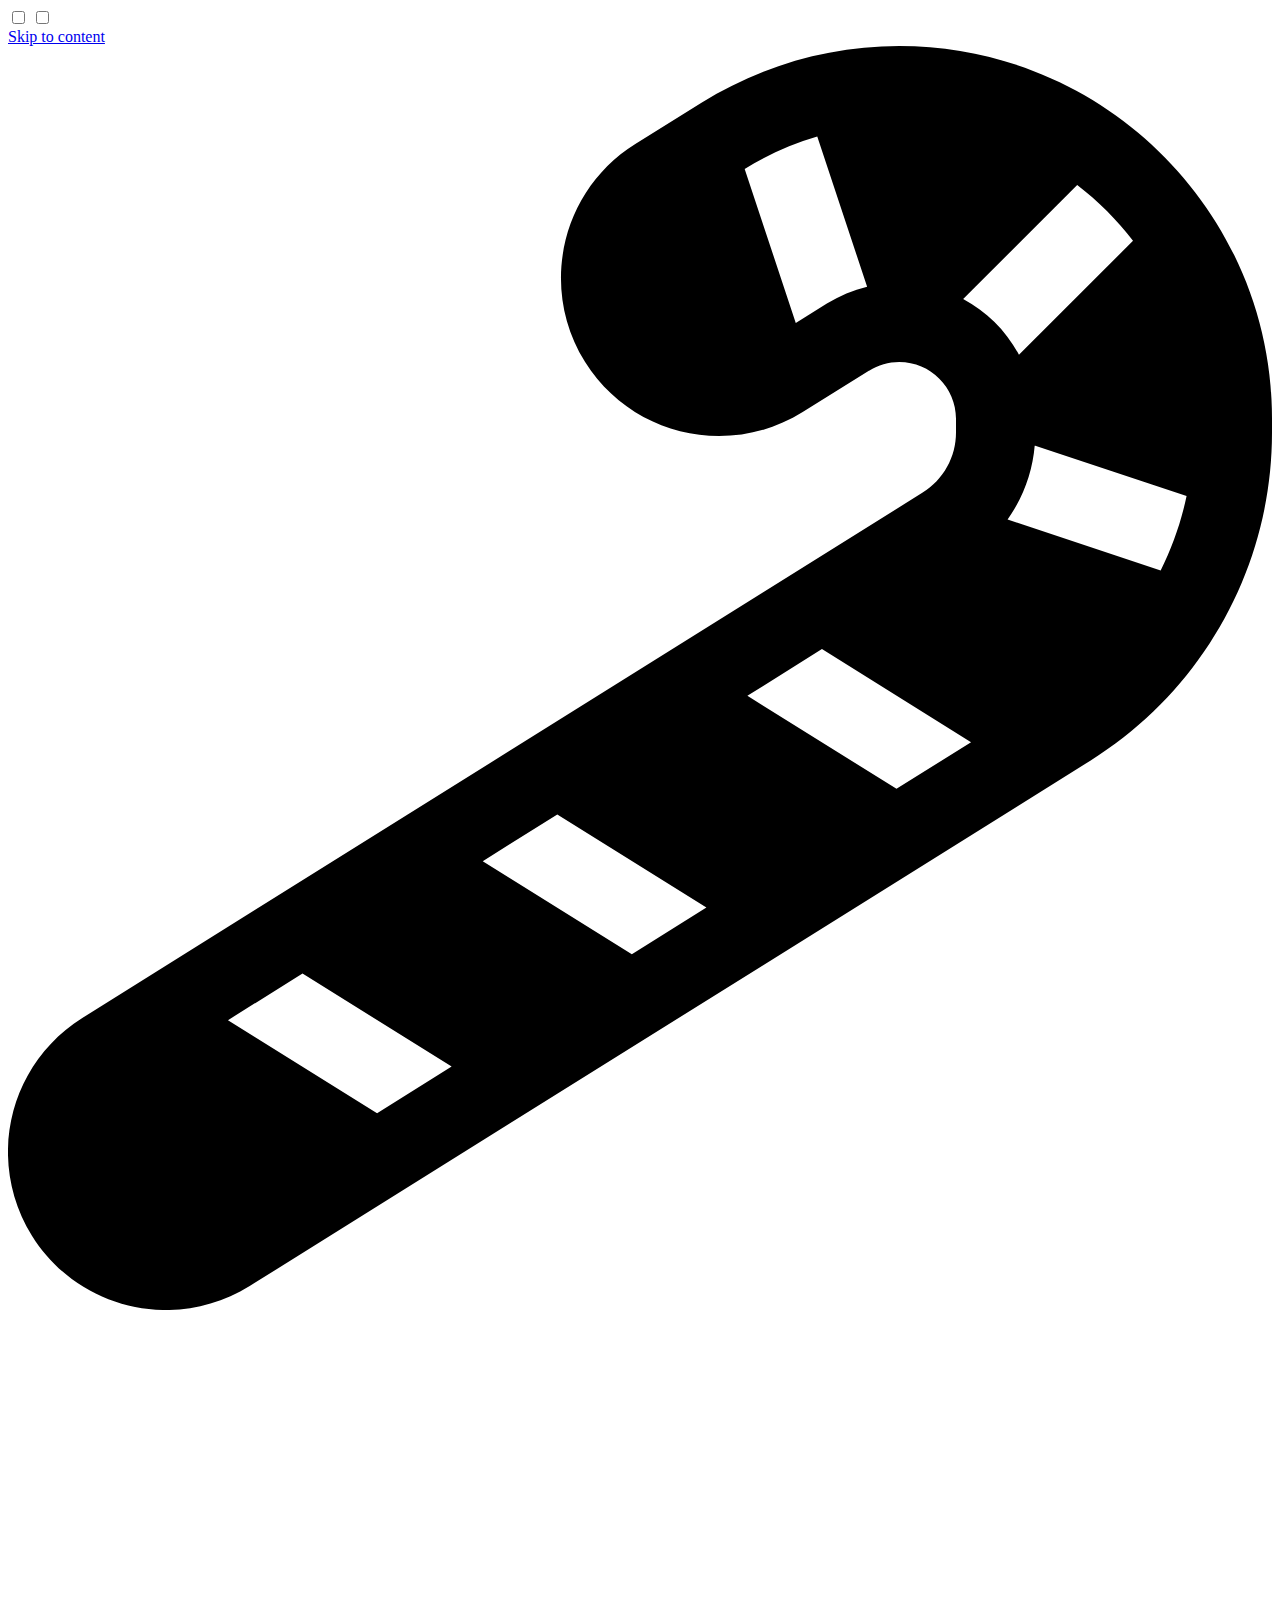
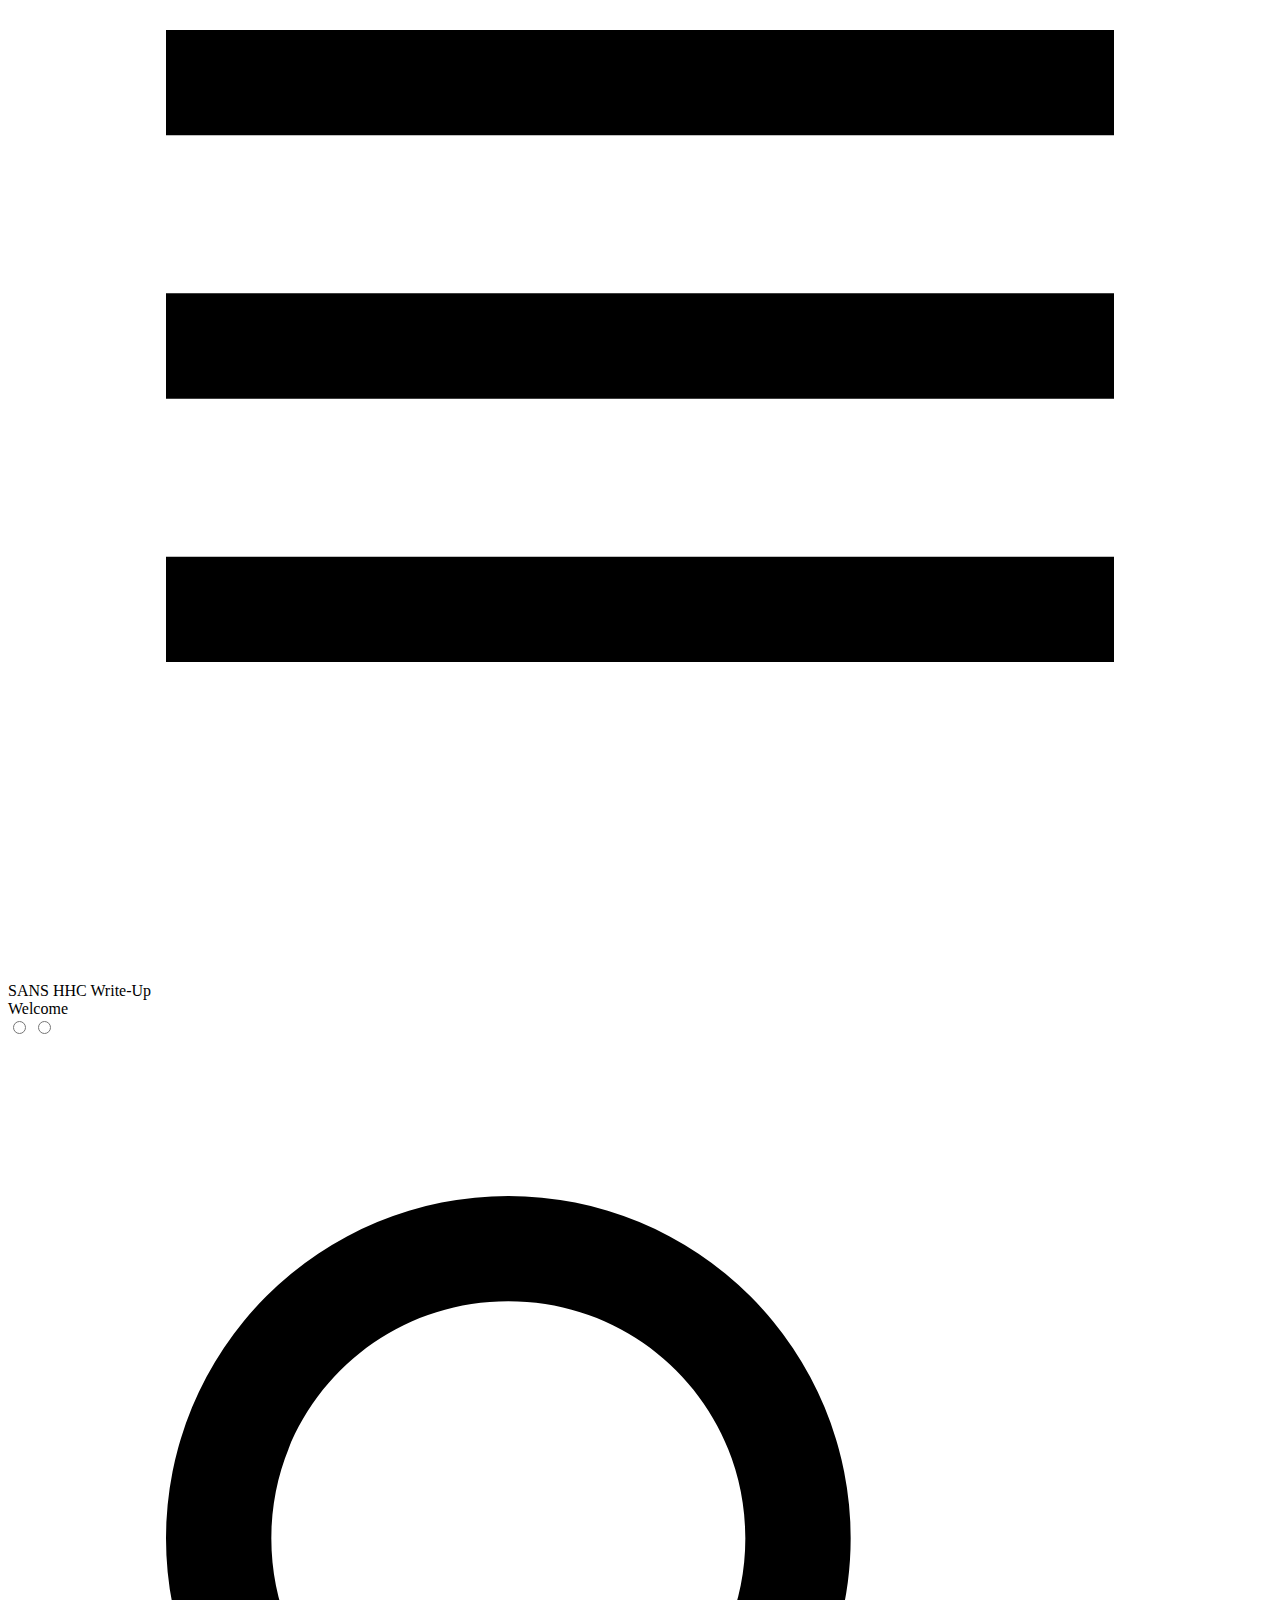
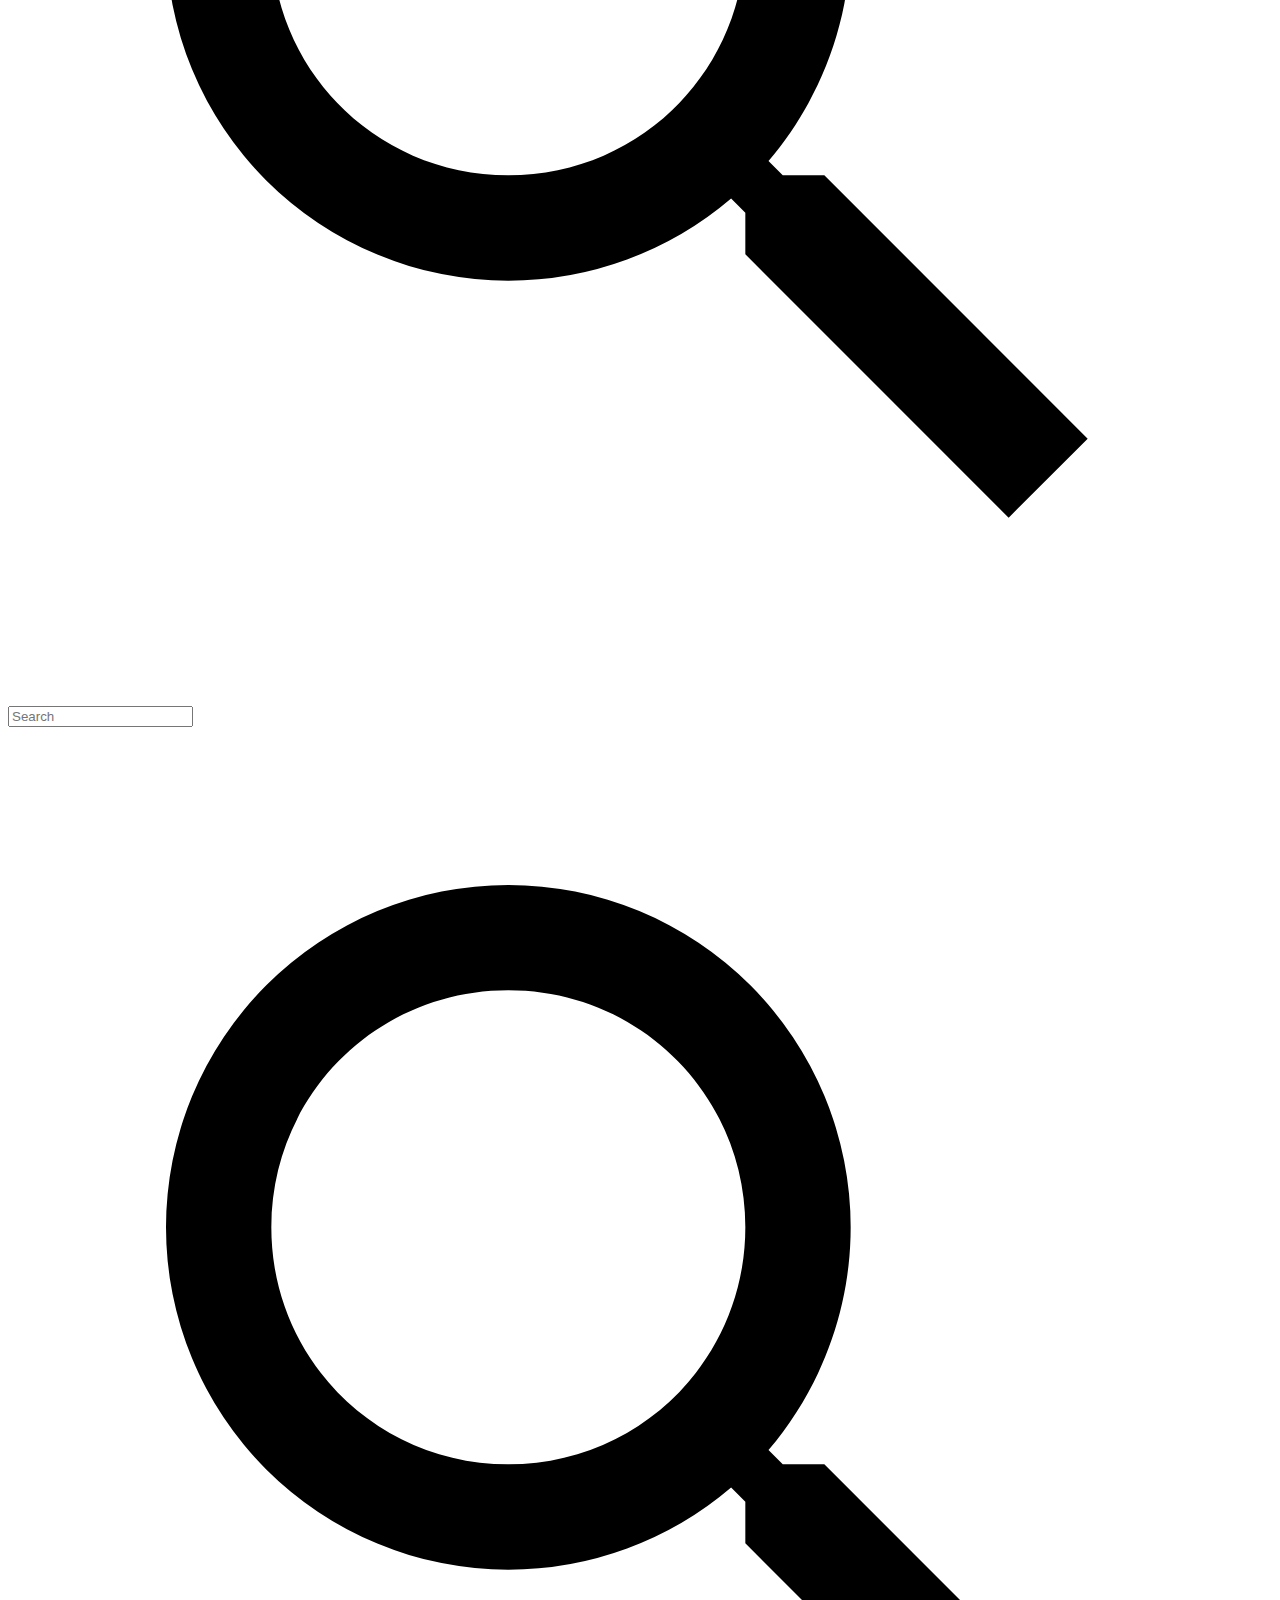
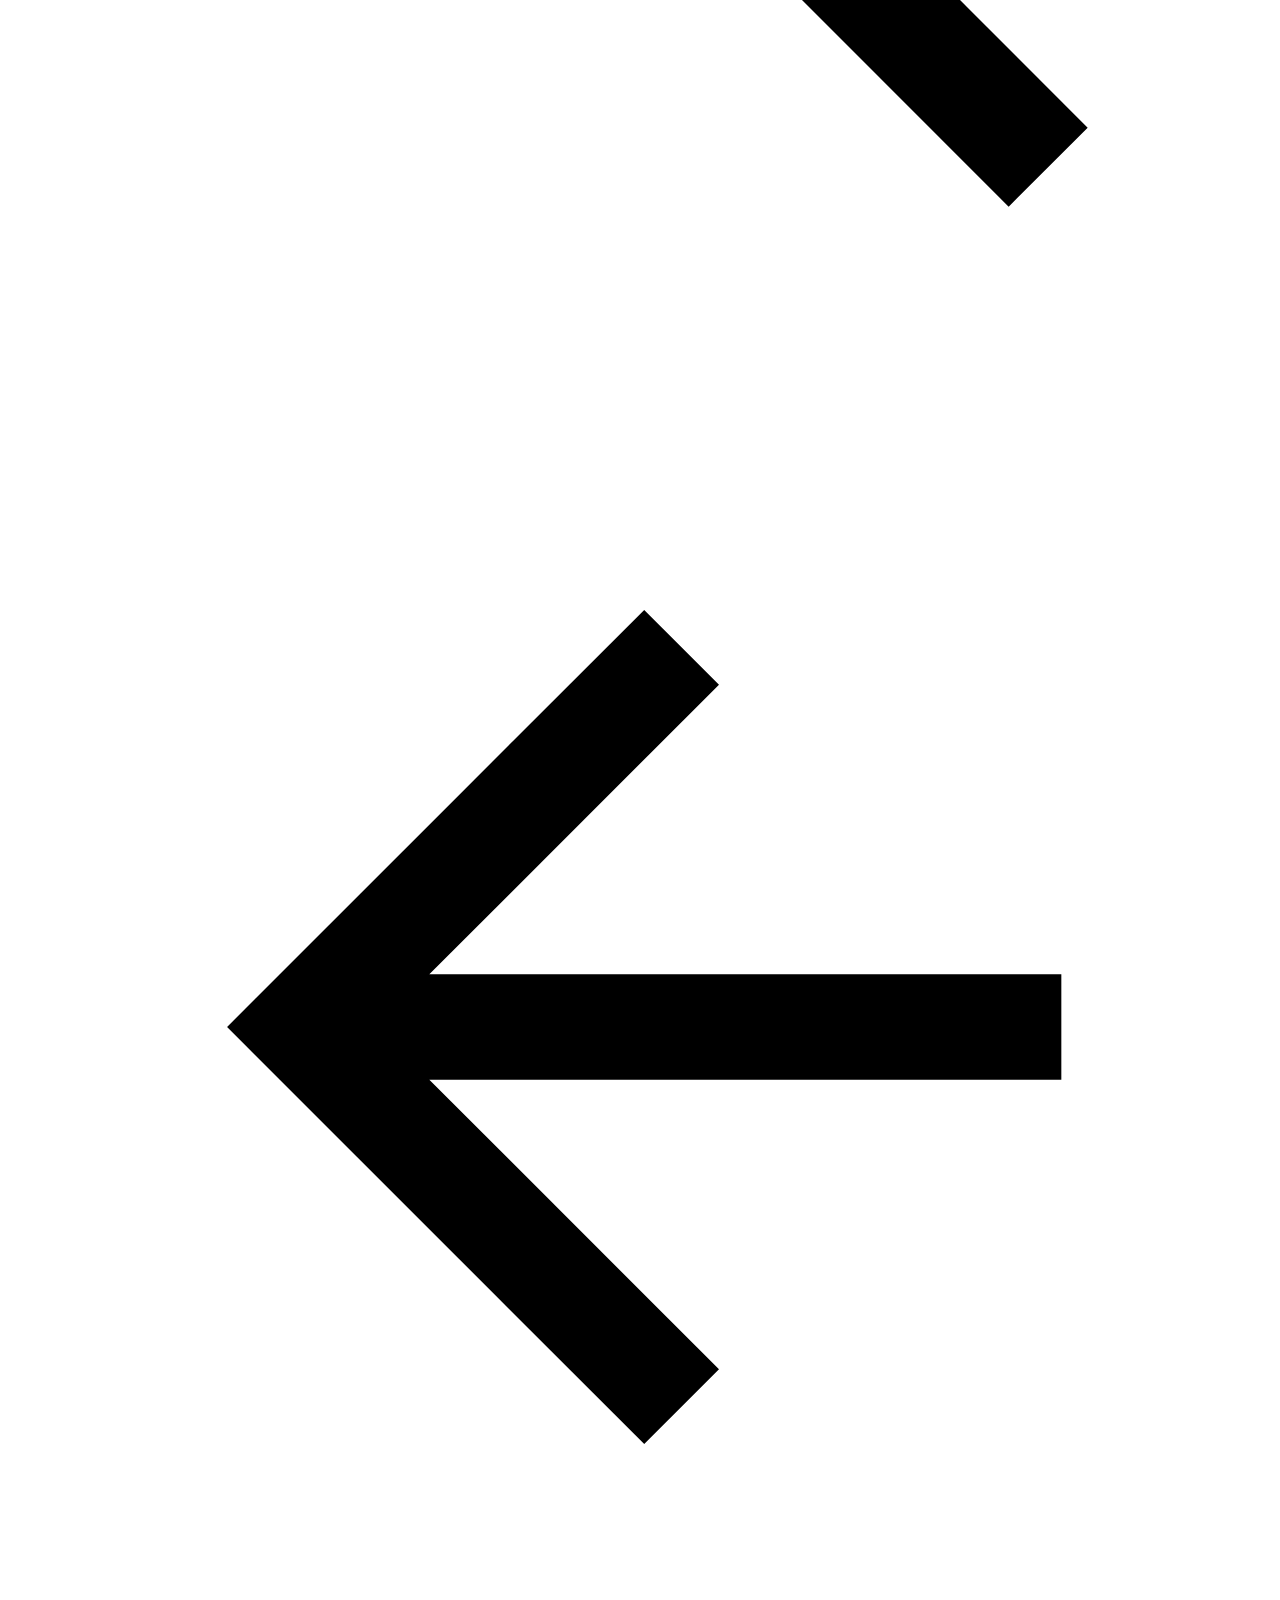
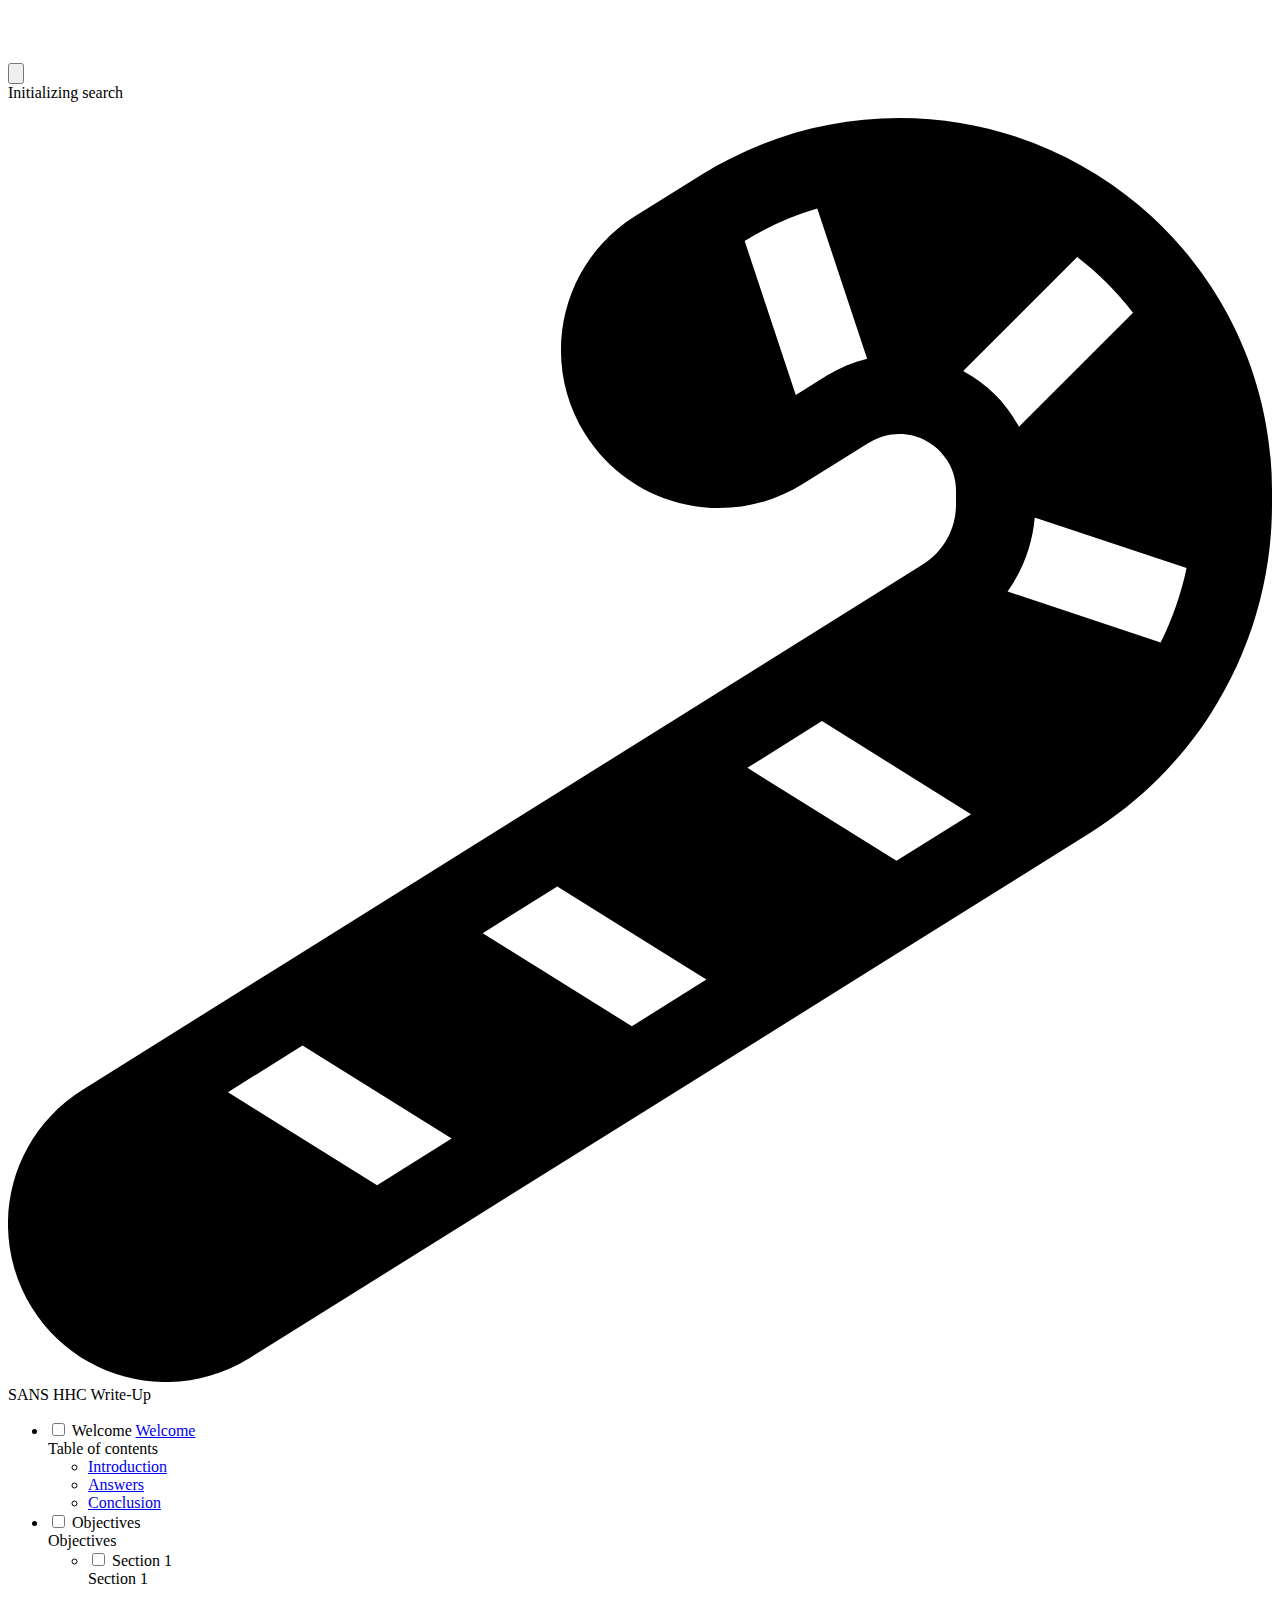
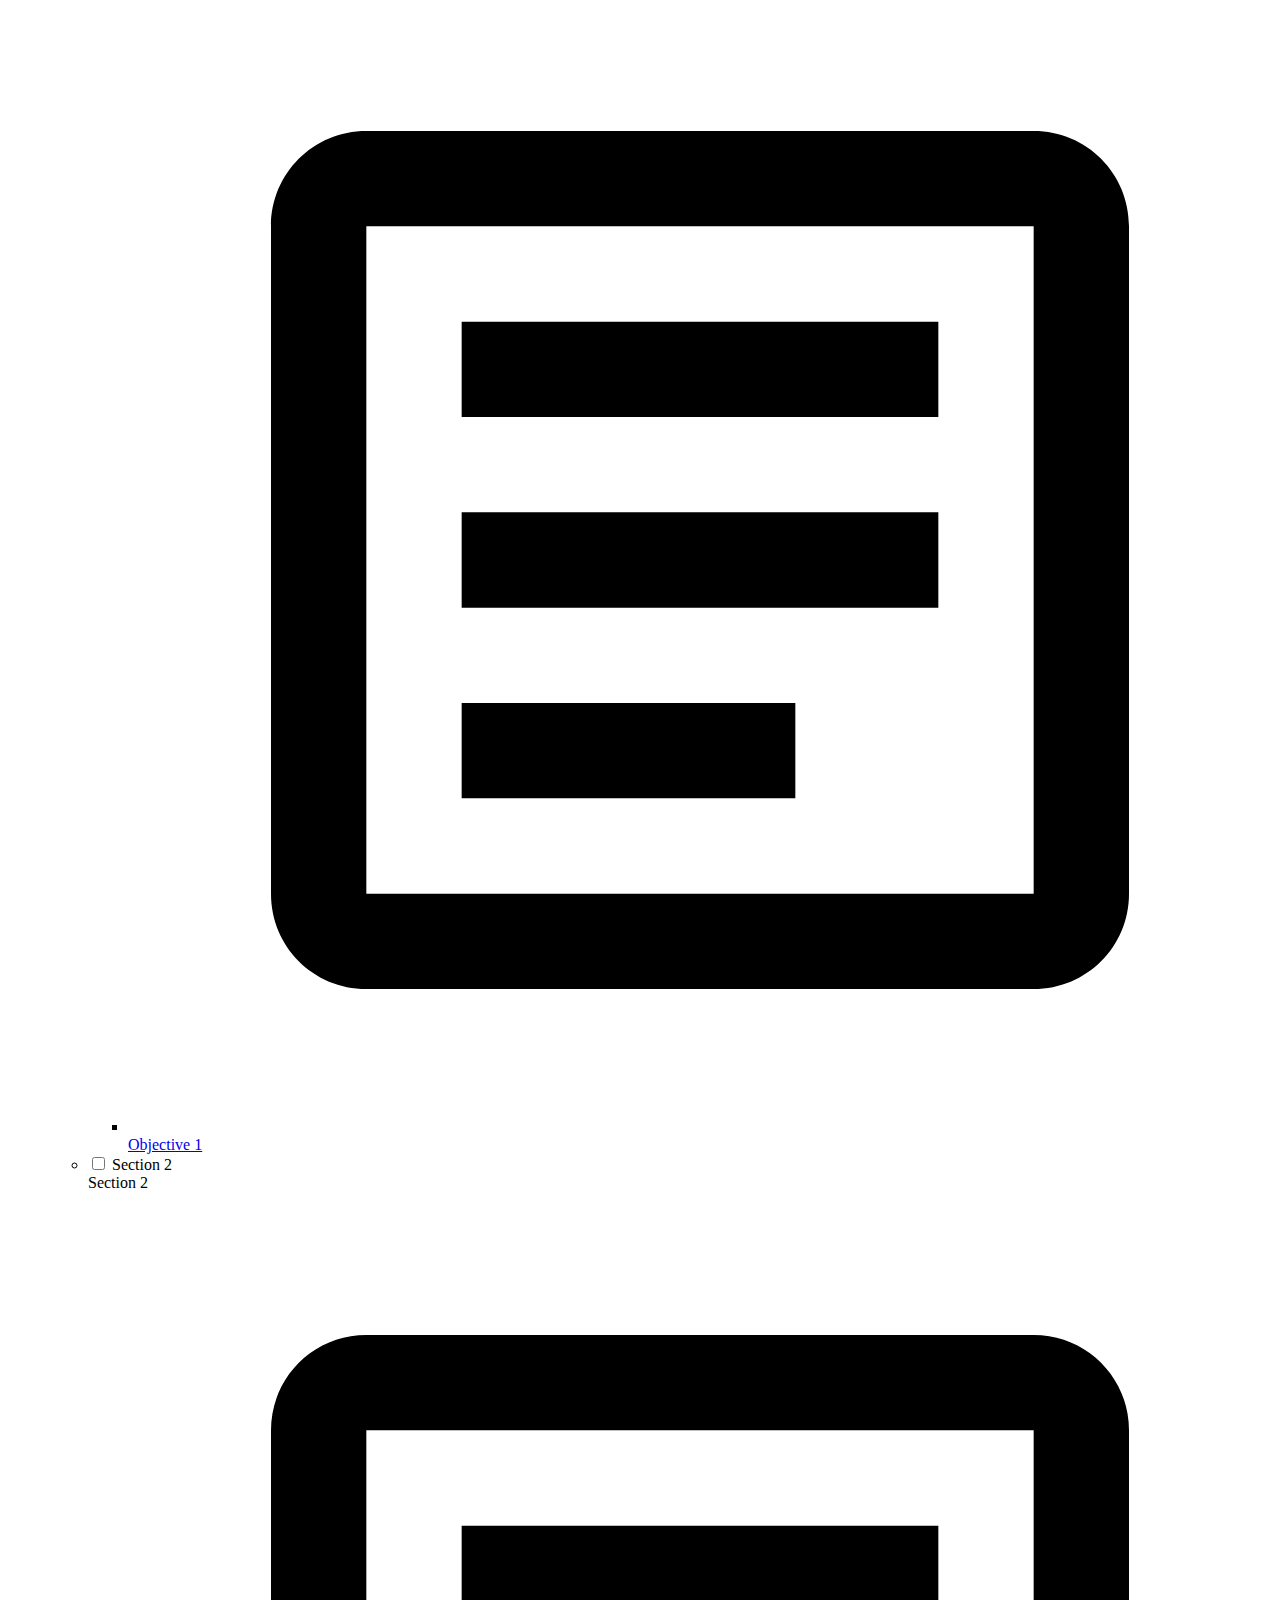
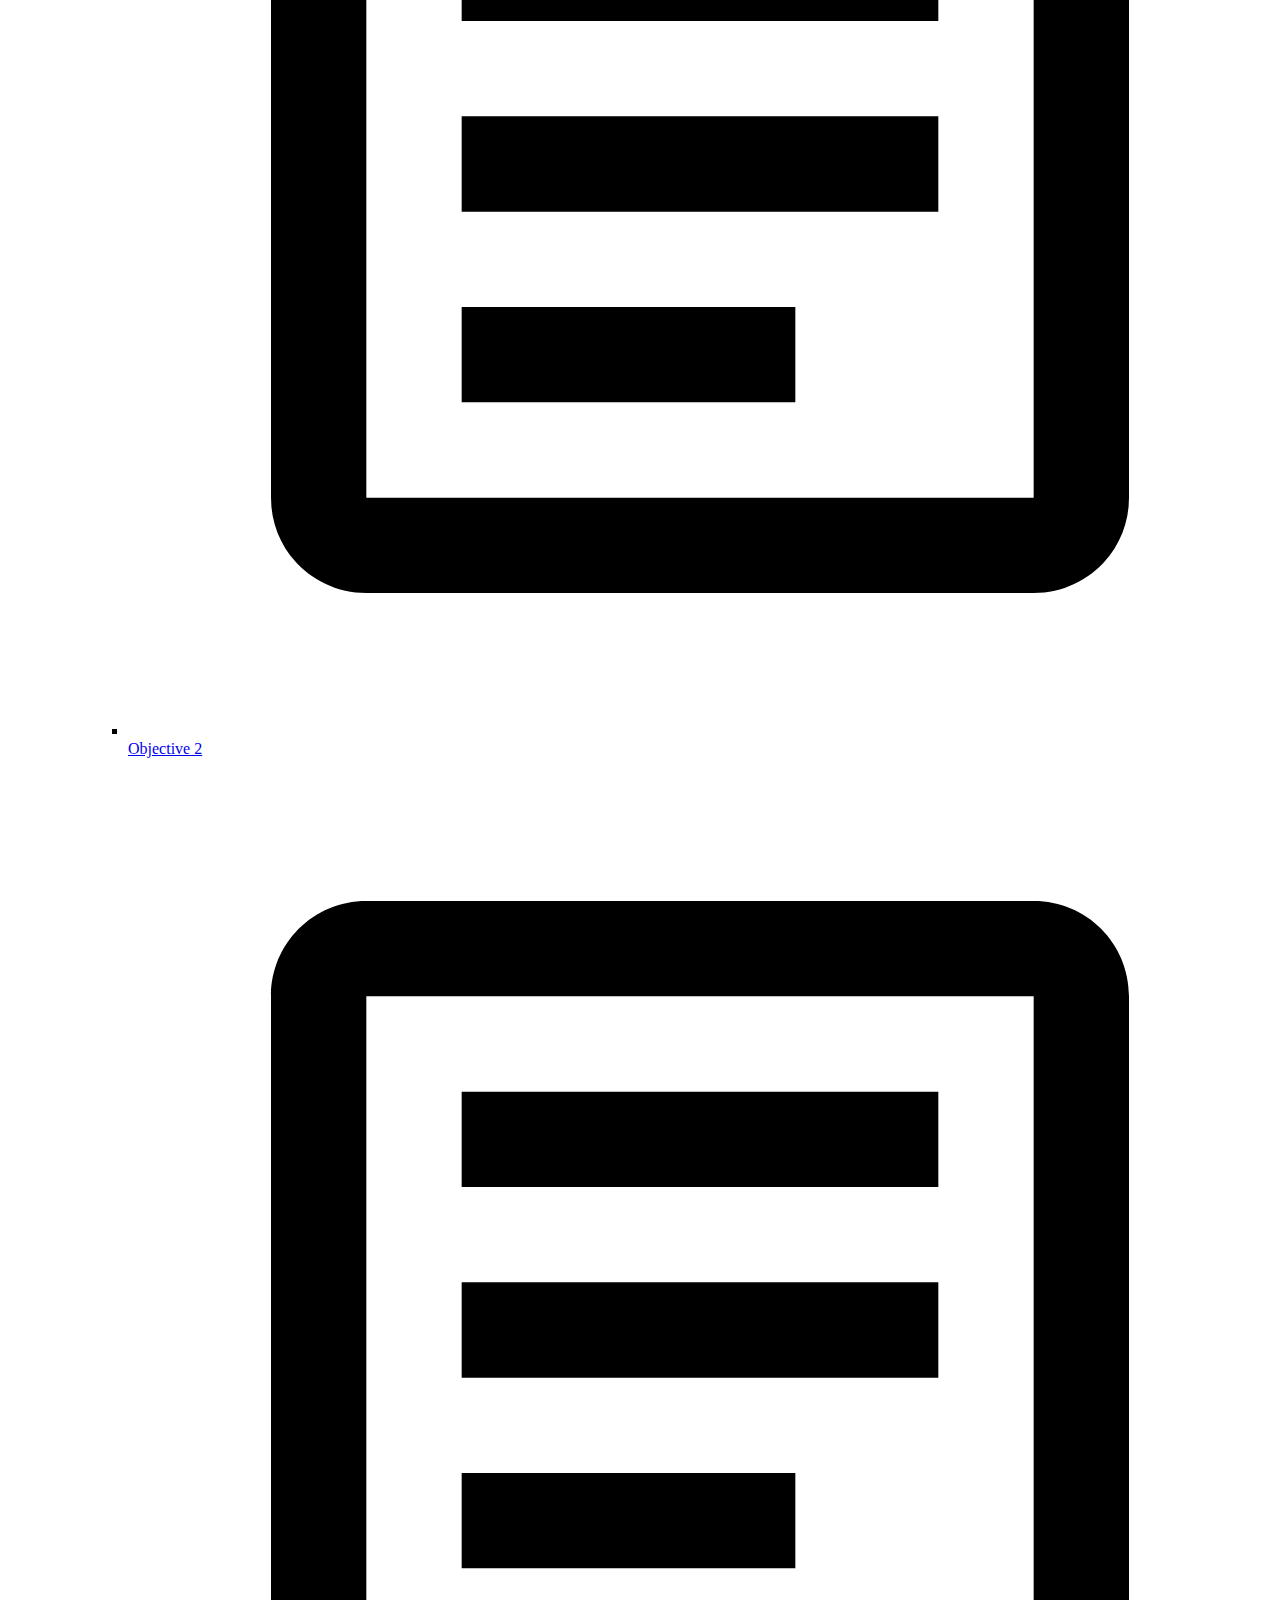
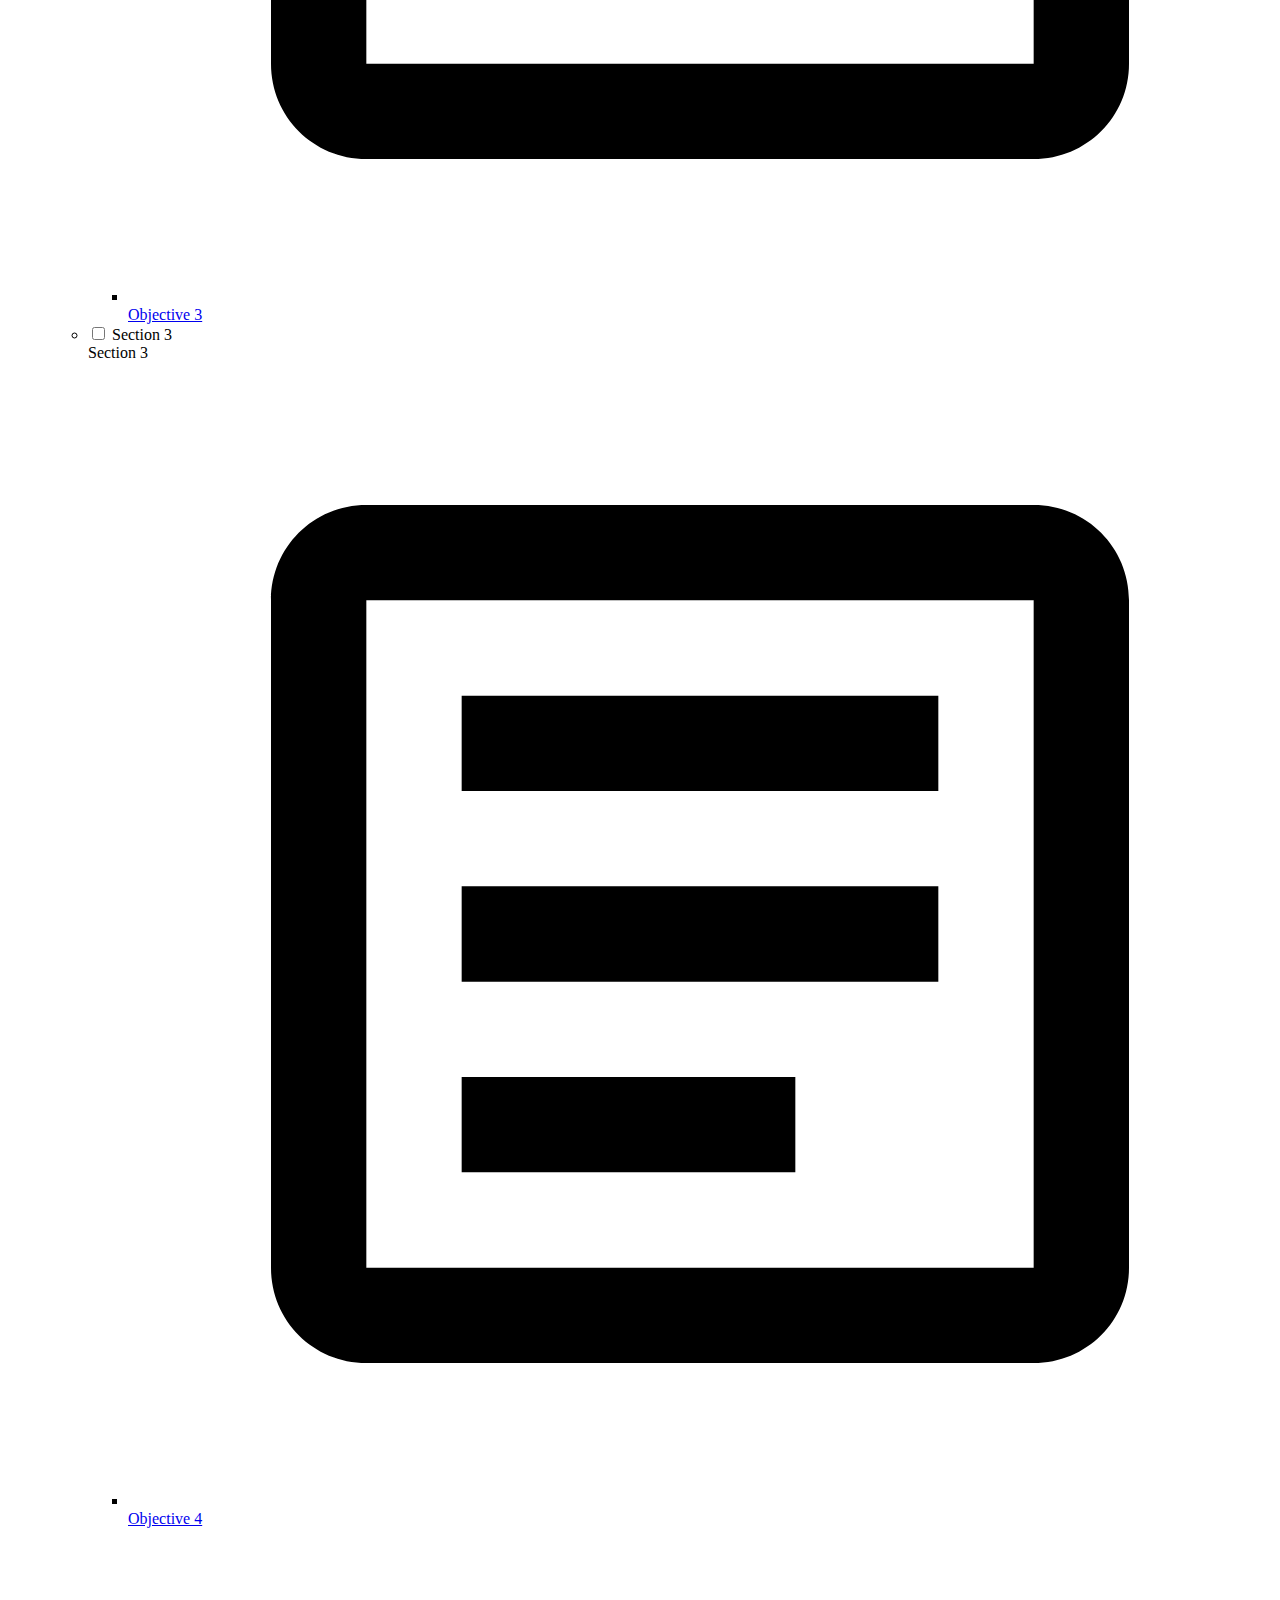
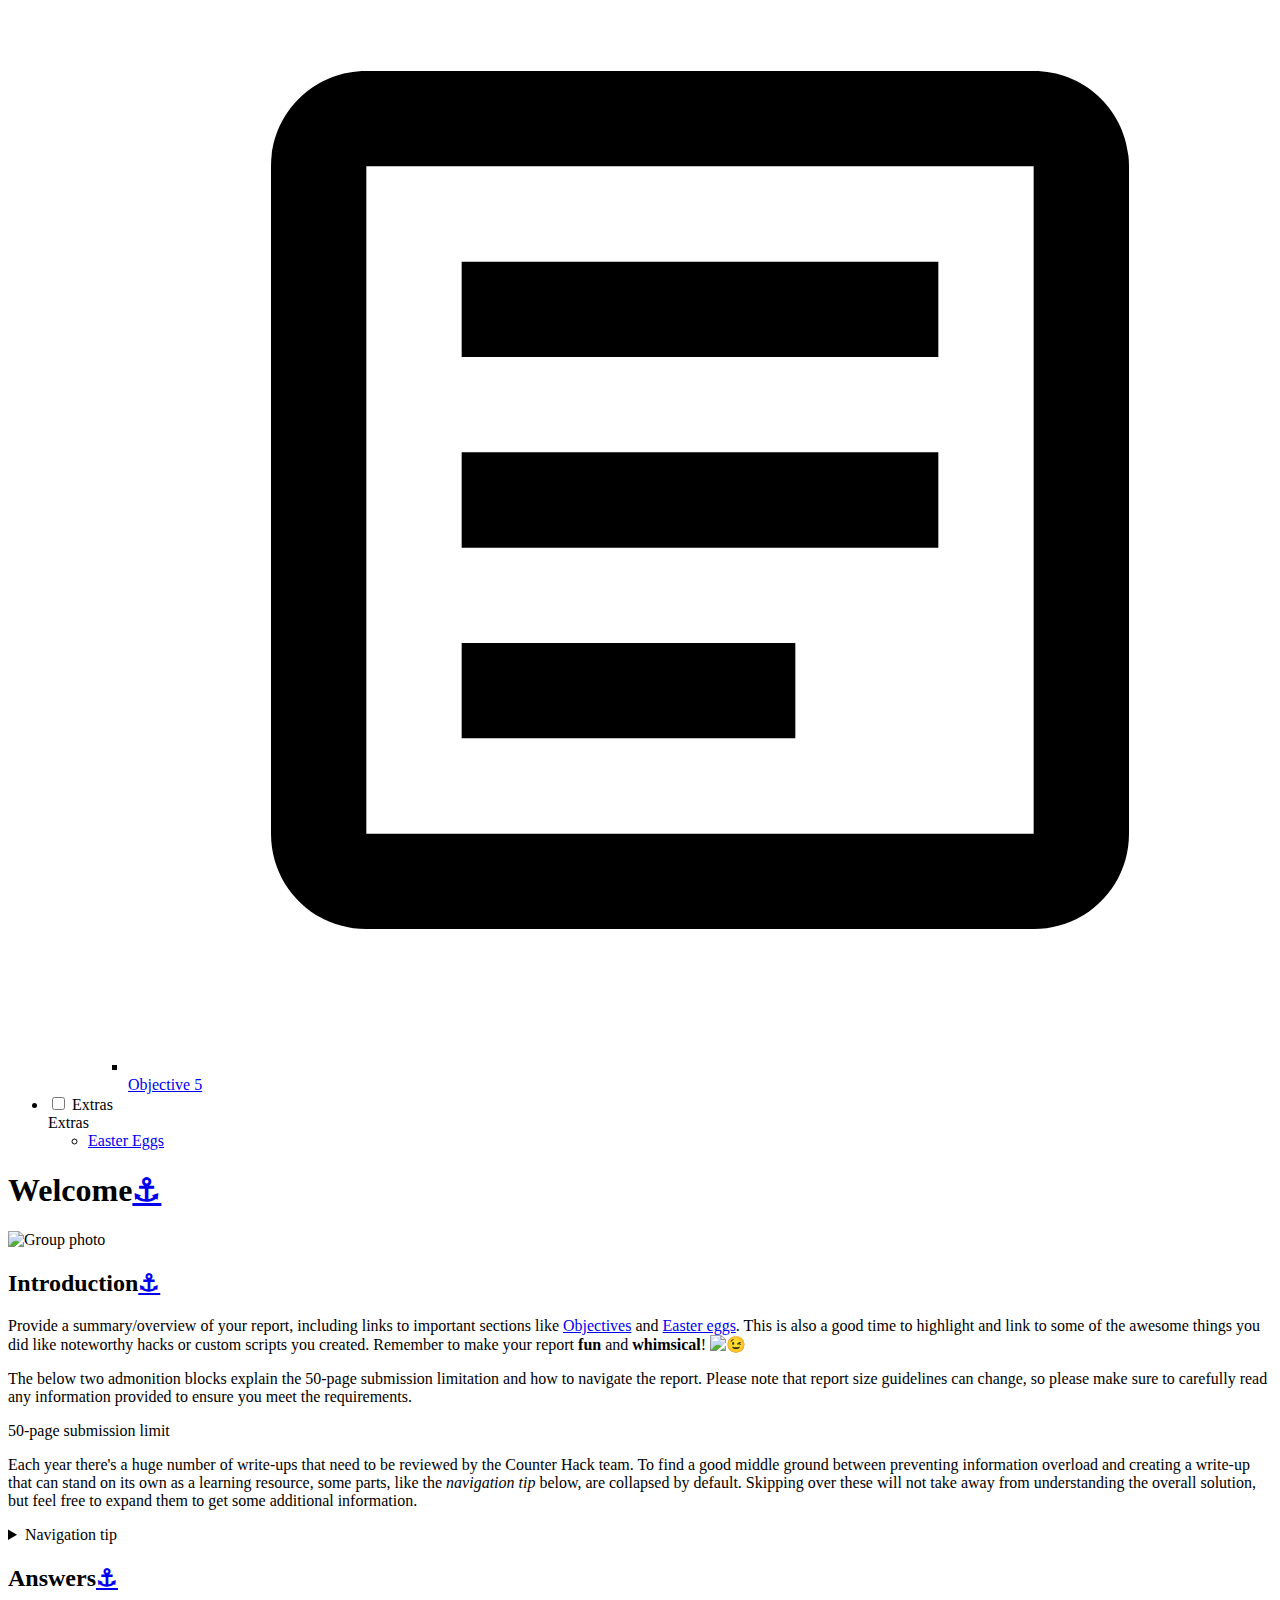
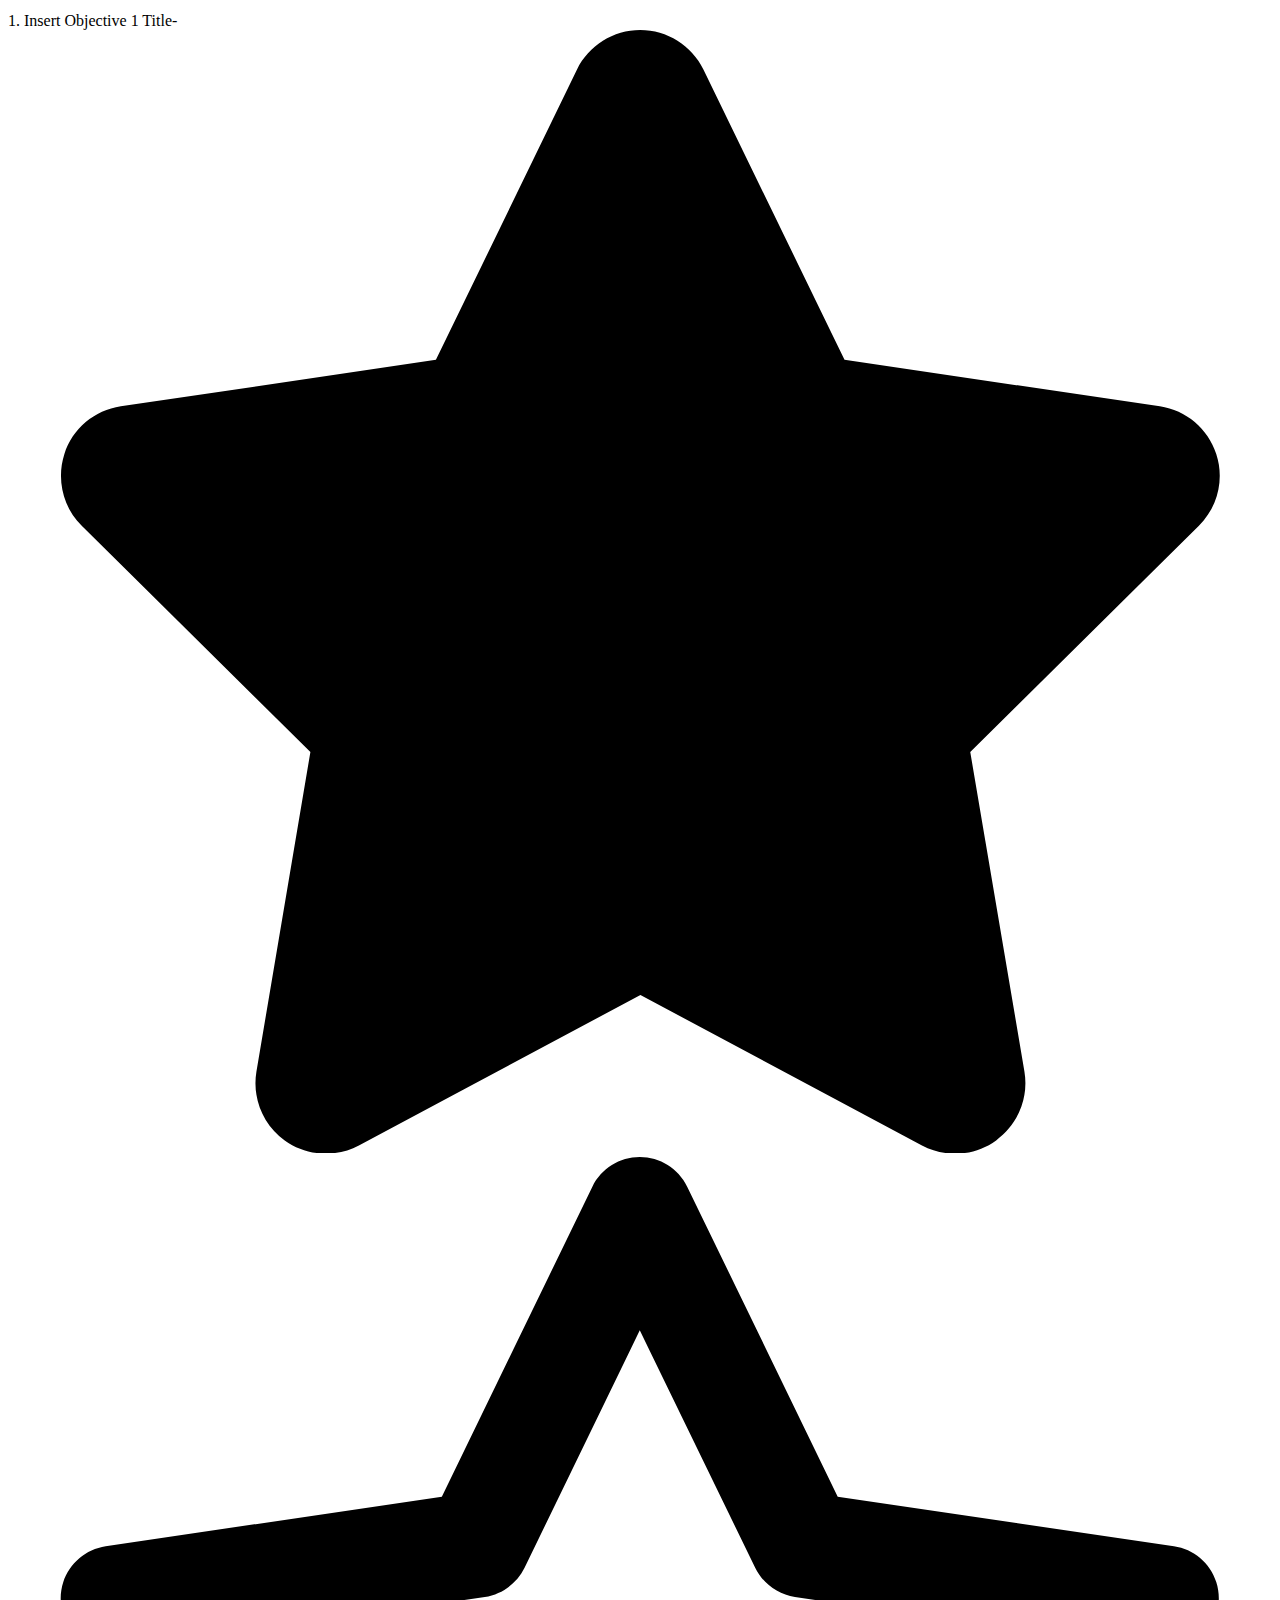
==== index.html @ fc08f1eb "Deployed d329e66 with MkDocs version: 1.5.3" ====
<!doctype html>
<html lang="en" class="no-js">
  <head>
    
      <meta charset="utf-8">
      <meta name="viewport" content="width=device-width,initial-scale=1">
      
      
        <meta name="author" content="Insert Author name">
      
      
      
      
        <link rel="next" href="objectives/o1/">
      
      
      <link rel="icon" href="img/misc/favicon.ico">
      <meta name="generator" content="mkdocs-1.5.3, mkdocs-material-9.4.7">
    
    
      
        <title>SANS HHC Write-Up</title>
      
    
    
      <link rel="stylesheet" href="assets/stylesheets/main.4b4a2bd9.min.css">
      
        
        <link rel="stylesheet" href="assets/stylesheets/palette.356b1318.min.css">
      
      


    
    
      
    
    
      
        
        
        <link rel="preconnect" href="https://fonts.gstatic.com" crossorigin>
        <link rel="stylesheet" href="https://fonts.googleapis.com/css?family=Roboto:300,300i,400,400i,700,700i%7CRoboto+Mono:400,400i,700,700i&display=fallback">
        <style>:root{--md-text-font:"Roboto";--md-code-font:"Roboto Mono"}</style>
      
    
    
      <link rel="stylesheet" href="css/extra.css">
    
    <script>__md_scope=new URL(".",location),__md_hash=e=>[...e].reduce((e,_)=>(e<<5)-e+_.charCodeAt(0),0),__md_get=(e,_=localStorage,t=__md_scope)=>JSON.parse(_.getItem(t.pathname+"."+e)),__md_set=(e,_,t=localStorage,a=__md_scope)=>{try{t.setItem(a.pathname+"."+e,JSON.stringify(_))}catch(e){}}</script>
    
      

    
    
    
  </head>
  
  
    
    
      
    
    
    
    
    <body dir="ltr" data-md-color-scheme="default" data-md-color-primary="teal" data-md-color-accent="teal">
  
    
    
      <script>var palette=__md_get("__palette");if(palette&&"object"==typeof palette.color)for(var key of Object.keys(palette.color))document.body.setAttribute("data-md-color-"+key,palette.color[key])</script>
    
    <input class="md-toggle" data-md-toggle="drawer" type="checkbox" id="__drawer" autocomplete="off">
    <input class="md-toggle" data-md-toggle="search" type="checkbox" id="__search" autocomplete="off">
    <label class="md-overlay" for="__drawer"></label>
    <div data-md-component="skip">
      
        
        <a href="#welcome" class="md-skip">
          Skip to content
        </a>
      
    </div>
    <div data-md-component="announce">
      
    </div>
    
    
      

  

<header class="md-header md-header--shadow" data-md-component="header">
  <nav class="md-header__inner md-grid" aria-label="Header">
    <a href="." title="SANS HHC Write-Up" class="md-header__button md-logo" aria-label="SANS HHC Write-Up" data-md-component="logo">
      
  
  <svg xmlns="http://www.w3.org/2000/svg" viewBox="0 0 512 512"><!--! Font Awesome Free 6.4.2 by @fontawesome - https://fontawesome.com License - https://fontawesome.com/license/free (Icons: CC BY 4.0, Fonts: SIL OFL 1.1, Code: MIT License) Copyright 2023 Fonticons, Inc.--><path d="M348.8 131.5c3.7-2.3 7.9-3.5 12.2-3.5 12.7 0 23 10.3 23 23v5.6c0 9.9-5.1 19.1-13.5 24.3L30.1 393.7C.1 412.5-9 451.9 9.7 481.9s58.2 39.1 88.2 20.4l340.5-212.8c45.8-28.6 73.6-78.8 73.6-132.8V151C512 67.6 444.4 0 361 0c-28.3 0-56 8-80.1 23l-26.8 16.7c-30 18.7-39.1 58.2-20.4 88.2s58.2 39.1 88.2 20.4l26.8-16.8zm-50.4-81.7c9.2-5.7 19.1-10.1 29.4-13.1L348 97.5c-5.7 1.4-11.2 3.7-16.3 6.8l-12.6 7.9-20.7-62.4zm88.5 52.7 46.2-46.2c8.5 6.5 16.1 14.1 22.6 22.6l-46.2 46.2c-5.1-9.6-13-17.5-22.6-22.6zm28.9 59.3 61.6 20.5c-2.2 10.5-5.8 20.7-10.5 30.2l-62-20.7c6.2-8.8 10.1-19.1 11-30.1zm-86.1 82.5 60.4 37.7-30.2 18.9-60.4-37.7 30.2-18.9zm-107.2 67 60.4 37.7-30.2 18.9-60.4-37.7 30.2-18.9zm-103.2 64.4 60.4 37.7-30.2 18.9-60.4-37.7 30.2-18.9z"/></svg>

    </a>
    <label class="md-header__button md-icon" for="__drawer">
      
      <svg xmlns="http://www.w3.org/2000/svg" viewBox="0 0 24 24"><path d="M3 6h18v2H3V6m0 5h18v2H3v-2m0 5h18v2H3v-2Z"/></svg>
    </label>
    <div class="md-header__title" data-md-component="header-title">
      <div class="md-header__ellipsis">
        <div class="md-header__topic">
          <span class="md-ellipsis">
            SANS HHC Write-Up
          </span>
        </div>
        <div class="md-header__topic" data-md-component="header-topic">
          <span class="md-ellipsis">
            
              Welcome
            
          </span>
        </div>
      </div>
    </div>
    
      
        <form class="md-header__option" data-md-component="palette">
  
    
    
    
    <input class="md-option" data-md-color-media="" data-md-color-scheme="default" data-md-color-primary="teal" data-md-color-accent="teal"  aria-label="Switch to dark mode"  type="radio" name="__palette" id="__palette_1">
    
      <label class="md-header__button md-icon" title="Switch to dark mode" for="__palette_2" hidden>
        <svg xmlns="http://www.w3.org/2000/svg" viewBox="0 0 24 24"><path d="m17.75 4.09-2.53 1.94.91 3.06-2.63-1.81-2.63 1.81.91-3.06-2.53-1.94L12.44 4l1.06-3 1.06 3 3.19.09m3.5 6.91-1.64 1.25.59 1.98-1.7-1.17-1.7 1.17.59-1.98L15.75 11l2.06-.05L18.5 9l.69 1.95 2.06.05m-2.28 4.95c.83-.08 1.72 1.1 1.19 1.85-.32.45-.66.87-1.08 1.27C15.17 23 8.84 23 4.94 19.07c-3.91-3.9-3.91-10.24 0-14.14.4-.4.82-.76 1.27-1.08.75-.53 1.93.36 1.85 1.19-.27 2.86.69 5.83 2.89 8.02a9.96 9.96 0 0 0 8.02 2.89m-1.64 2.02a12.08 12.08 0 0 1-7.8-3.47c-2.17-2.19-3.33-5-3.49-7.82-2.81 3.14-2.7 7.96.31 10.98 3.02 3.01 7.84 3.12 10.98.31Z"/></svg>
      </label>
    
  
    
    
    
    <input class="md-option" data-md-color-media="" data-md-color-scheme="slate" data-md-color-primary="teal" data-md-color-accent="teal"  aria-label="Switch to light mode"  type="radio" name="__palette" id="__palette_2">
    
      <label class="md-header__button md-icon" title="Switch to light mode" for="__palette_1" hidden>
        <svg xmlns="http://www.w3.org/2000/svg" viewBox="0 0 24 24"><path d="M12 7a5 5 0 0 1 5 5 5 5 0 0 1-5 5 5 5 0 0 1-5-5 5 5 0 0 1 5-5m0 2a3 3 0 0 0-3 3 3 3 0 0 0 3 3 3 3 0 0 0 3-3 3 3 0 0 0-3-3m0-7 2.39 3.42C13.65 5.15 12.84 5 12 5c-.84 0-1.65.15-2.39.42L12 2M3.34 7l4.16-.35A7.2 7.2 0 0 0 5.94 8.5c-.44.74-.69 1.5-.83 2.29L3.34 7m.02 10 1.76-3.77a7.131 7.131 0 0 0 2.38 4.14L3.36 17M20.65 7l-1.77 3.79a7.023 7.023 0 0 0-2.38-4.15l4.15.36m-.01 10-4.14.36c.59-.51 1.12-1.14 1.54-1.86.42-.73.69-1.5.83-2.29L20.64 17M12 22l-2.41-3.44c.74.27 1.55.44 2.41.44.82 0 1.63-.17 2.37-.44L12 22Z"/></svg>
      </label>
    
  
</form>
      
    
    
    
      <label class="md-header__button md-icon" for="__search">
        
        <svg xmlns="http://www.w3.org/2000/svg" viewBox="0 0 24 24"><path d="M9.5 3A6.5 6.5 0 0 1 16 9.5c0 1.61-.59 3.09-1.56 4.23l.27.27h.79l5 5-1.5 1.5-5-5v-.79l-.27-.27A6.516 6.516 0 0 1 9.5 16 6.5 6.5 0 0 1 3 9.5 6.5 6.5 0 0 1 9.5 3m0 2C7 5 5 7 5 9.5S7 14 9.5 14 14 12 14 9.5 12 5 9.5 5Z"/></svg>
      </label>
      <div class="md-search" data-md-component="search" role="dialog">
  <label class="md-search__overlay" for="__search"></label>
  <div class="md-search__inner" role="search">
    <form class="md-search__form" name="search">
      <input type="text" class="md-search__input" name="query" aria-label="Search" placeholder="Search" autocapitalize="off" autocorrect="off" autocomplete="off" spellcheck="false" data-md-component="search-query" required>
      <label class="md-search__icon md-icon" for="__search">
        
        <svg xmlns="http://www.w3.org/2000/svg" viewBox="0 0 24 24"><path d="M9.5 3A6.5 6.5 0 0 1 16 9.5c0 1.61-.59 3.09-1.56 4.23l.27.27h.79l5 5-1.5 1.5-5-5v-.79l-.27-.27A6.516 6.516 0 0 1 9.5 16 6.5 6.5 0 0 1 3 9.5 6.5 6.5 0 0 1 9.5 3m0 2C7 5 5 7 5 9.5S7 14 9.5 14 14 12 14 9.5 12 5 9.5 5Z"/></svg>
        
        <svg xmlns="http://www.w3.org/2000/svg" viewBox="0 0 24 24"><path d="M20 11v2H8l5.5 5.5-1.42 1.42L4.16 12l7.92-7.92L13.5 5.5 8 11h12Z"/></svg>
      </label>
      <nav class="md-search__options" aria-label="Search">
        
        <button type="reset" class="md-search__icon md-icon" title="Clear" aria-label="Clear" tabindex="-1">
          
          <svg xmlns="http://www.w3.org/2000/svg" viewBox="0 0 24 24"><path d="M19 6.41 17.59 5 12 10.59 6.41 5 5 6.41 10.59 12 5 17.59 6.41 19 12 13.41 17.59 19 19 17.59 13.41 12 19 6.41Z"/></svg>
        </button>
      </nav>
      
    </form>
    <div class="md-search__output">
      <div class="md-search__scrollwrap" data-md-scrollfix>
        <div class="md-search-result" data-md-component="search-result">
          <div class="md-search-result__meta">
            Initializing search
          </div>
          <ol class="md-search-result__list" role="presentation"></ol>
        </div>
      </div>
    </div>
  </div>
</div>
    
    
  </nav>
  
</header>
    
    <div class="md-container" data-md-component="container">
      
      
        
          
        
      
      <main class="md-main" data-md-component="main">
        <div class="md-main__inner md-grid">
          
            
              
              <div class="md-sidebar md-sidebar--primary" data-md-component="sidebar" data-md-type="navigation" >
                <div class="md-sidebar__scrollwrap">
                  <div class="md-sidebar__inner">
                    



  

<nav class="md-nav md-nav--primary md-nav--integrated" aria-label="Navigation" data-md-level="0">
  <label class="md-nav__title" for="__drawer">
    <a href="." title="SANS HHC Write-Up" class="md-nav__button md-logo" aria-label="SANS HHC Write-Up" data-md-component="logo">
      
  
  <svg xmlns="http://www.w3.org/2000/svg" viewBox="0 0 512 512"><!--! Font Awesome Free 6.4.2 by @fontawesome - https://fontawesome.com License - https://fontawesome.com/license/free (Icons: CC BY 4.0, Fonts: SIL OFL 1.1, Code: MIT License) Copyright 2023 Fonticons, Inc.--><path d="M348.8 131.5c3.7-2.3 7.9-3.5 12.2-3.5 12.7 0 23 10.3 23 23v5.6c0 9.9-5.1 19.1-13.5 24.3L30.1 393.7C.1 412.5-9 451.9 9.7 481.9s58.2 39.1 88.2 20.4l340.5-212.8c45.8-28.6 73.6-78.8 73.6-132.8V151C512 67.6 444.4 0 361 0c-28.3 0-56 8-80.1 23l-26.8 16.7c-30 18.7-39.1 58.2-20.4 88.2s58.2 39.1 88.2 20.4l26.8-16.8zm-50.4-81.7c9.2-5.7 19.1-10.1 29.4-13.1L348 97.5c-5.7 1.4-11.2 3.7-16.3 6.8l-12.6 7.9-20.7-62.4zm88.5 52.7 46.2-46.2c8.5 6.5 16.1 14.1 22.6 22.6l-46.2 46.2c-5.1-9.6-13-17.5-22.6-22.6zm28.9 59.3 61.6 20.5c-2.2 10.5-5.8 20.7-10.5 30.2l-62-20.7c6.2-8.8 10.1-19.1 11-30.1zm-86.1 82.5 60.4 37.7-30.2 18.9-60.4-37.7 30.2-18.9zm-107.2 67 60.4 37.7-30.2 18.9-60.4-37.7 30.2-18.9zm-103.2 64.4 60.4 37.7-30.2 18.9-60.4-37.7 30.2-18.9z"/></svg>

    </a>
    SANS HHC Write-Up
  </label>
  
  <ul class="md-nav__list" data-md-scrollfix>
    
      
      
  
  
    
  
  
    <li class="md-nav__item md-nav__item--active">
      
      <input class="md-nav__toggle md-toggle" type="checkbox" id="__toc">
      
      
        
      
      
        <label class="md-nav__link md-nav__link--active" for="__toc">
          
  
  <span class="md-ellipsis">
    Welcome
  </span>
  

          <span class="md-nav__icon md-icon"></span>
        </label>
      
      <a href="." class="md-nav__link md-nav__link--active">
        
  
  <span class="md-ellipsis">
    Welcome
  </span>
  

      </a>
      
        

<nav class="md-nav md-nav--secondary" aria-label="Table of contents">
  
  
  
    
  
  
    <label class="md-nav__title" for="__toc">
      <span class="md-nav__icon md-icon"></span>
      Table of contents
    </label>
    <ul class="md-nav__list" data-md-component="toc" data-md-scrollfix>
      
        <li class="md-nav__item">
  <a href="#introduction" class="md-nav__link">
    Introduction
  </a>
  
</li>
      
        <li class="md-nav__item">
  <a href="#answers" class="md-nav__link">
    Answers
  </a>
  
</li>
      
        <li class="md-nav__item">
  <a href="#conclusion" class="md-nav__link">
    Conclusion
  </a>
  
</li>
      
    </ul>
  
</nav>
      
    </li>
  

    
      
      
  
  
  
    
    
    
    
    
      
      
    
    <li class="md-nav__item md-nav__item--section md-nav__item--nested">
      
        
        
        
        <input class="md-nav__toggle md-toggle " type="checkbox" id="__nav_2" >
        
          
          <label class="md-nav__link" for="__nav_2" id="__nav_2_label" tabindex="">
            
  
  <span class="md-ellipsis">
    Objectives
  </span>
  

            <span class="md-nav__icon md-icon"></span>
          </label>
        
        <nav class="md-nav" data-md-level="1" aria-labelledby="__nav_2_label" aria-expanded="false">
          <label class="md-nav__title" for="__nav_2">
            <span class="md-nav__icon md-icon"></span>
            Objectives
          </label>
          <ul class="md-nav__list" data-md-scrollfix>
            
              
                
  
  
  
    
    
    
    
    
    <li class="md-nav__item md-nav__item--nested">
      
        
        
        
        <input class="md-nav__toggle md-toggle " type="checkbox" id="__nav_2_1" >
        
          
          <label class="md-nav__link" for="__nav_2_1" id="__nav_2_1_label" tabindex="0">
            
  
  <span class="md-ellipsis">
    Section 1
  </span>
  

            <span class="md-nav__icon md-icon"></span>
          </label>
        
        <nav class="md-nav" data-md-level="2" aria-labelledby="__nav_2_1_label" aria-expanded="false">
          <label class="md-nav__title" for="__nav_2_1">
            <span class="md-nav__icon md-icon"></span>
            Section 1
          </label>
          <ul class="md-nav__list" data-md-scrollfix>
            
              
                
  
  
  
    <li class="md-nav__item">
      <a href="objectives/o1/" class="md-nav__link">
        
  
    <svg xmlns="http://www.w3.org/2000/svg" viewBox="0 0 24 24"><path d="M5 3c-1.11 0-2 .89-2 2v14c0 1.11.89 2 2 2h14c1.11 0 2-.89 2-2V5c0-1.11-.89-2-2-2H5m0 2h14v14H5V5m2 2v2h10V7H7m0 4v2h10v-2H7m0 4v2h7v-2H7Z"/></svg>
  
  <span class="md-ellipsis">
    Objective 1
  </span>
  

      </a>
    </li>
  

              
            
          </ul>
        </nav>
      
    </li>
  

              
            
              
                
  
  
  
    
    
    
    
    
    <li class="md-nav__item md-nav__item--nested">
      
        
        
        
        <input class="md-nav__toggle md-toggle " type="checkbox" id="__nav_2_2" >
        
          
          <label class="md-nav__link" for="__nav_2_2" id="__nav_2_2_label" tabindex="0">
            
  
  <span class="md-ellipsis">
    Section 2
  </span>
  

            <span class="md-nav__icon md-icon"></span>
          </label>
        
        <nav class="md-nav" data-md-level="2" aria-labelledby="__nav_2_2_label" aria-expanded="false">
          <label class="md-nav__title" for="__nav_2_2">
            <span class="md-nav__icon md-icon"></span>
            Section 2
          </label>
          <ul class="md-nav__list" data-md-scrollfix>
            
              
                
  
  
  
    <li class="md-nav__item">
      <a href="objectives/o2/" class="md-nav__link">
        
  
    <svg xmlns="http://www.w3.org/2000/svg" viewBox="0 0 24 24"><path d="M5 3c-1.11 0-2 .89-2 2v14c0 1.11.89 2 2 2h14c1.11 0 2-.89 2-2V5c0-1.11-.89-2-2-2H5m0 2h14v14H5V5m2 2v2h10V7H7m0 4v2h10v-2H7m0 4v2h7v-2H7Z"/></svg>
  
  <span class="md-ellipsis">
    Objective 2
  </span>
  

      </a>
    </li>
  

              
            
              
                
  
  
  
    <li class="md-nav__item">
      <a href="objectives/o3/" class="md-nav__link">
        
  
    <svg xmlns="http://www.w3.org/2000/svg" viewBox="0 0 24 24"><path d="M5 3c-1.11 0-2 .89-2 2v14c0 1.11.89 2 2 2h14c1.11 0 2-.89 2-2V5c0-1.11-.89-2-2-2H5m0 2h14v14H5V5m2 2v2h10V7H7m0 4v2h10v-2H7m0 4v2h7v-2H7Z"/></svg>
  
  <span class="md-ellipsis">
    Objective 3
  </span>
  

      </a>
    </li>
  

              
            
          </ul>
        </nav>
      
    </li>
  

              
            
              
                
  
  
  
    
    
    
    
    
    <li class="md-nav__item md-nav__item--nested">
      
        
        
        
        <input class="md-nav__toggle md-toggle " type="checkbox" id="__nav_2_3" >
        
          
          <label class="md-nav__link" for="__nav_2_3" id="__nav_2_3_label" tabindex="0">
            
  
  <span class="md-ellipsis">
    Section 3
  </span>
  

            <span class="md-nav__icon md-icon"></span>
          </label>
        
        <nav class="md-nav" data-md-level="2" aria-labelledby="__nav_2_3_label" aria-expanded="false">
          <label class="md-nav__title" for="__nav_2_3">
            <span class="md-nav__icon md-icon"></span>
            Section 3
          </label>
          <ul class="md-nav__list" data-md-scrollfix>
            
              
                
  
  
  
    <li class="md-nav__item">
      <a href="objectives/o4/" class="md-nav__link">
        
  
    <svg xmlns="http://www.w3.org/2000/svg" viewBox="0 0 24 24"><path d="M5 3c-1.11 0-2 .89-2 2v14c0 1.11.89 2 2 2h14c1.11 0 2-.89 2-2V5c0-1.11-.89-2-2-2H5m0 2h14v14H5V5m2 2v2h10V7H7m0 4v2h10v-2H7m0 4v2h7v-2H7Z"/></svg>
  
  <span class="md-ellipsis">
    Objective 4
  </span>
  

      </a>
    </li>
  

              
            
              
                
  
  
  
    <li class="md-nav__item">
      <a href="objectives/o5/" class="md-nav__link">
        
  
    <svg xmlns="http://www.w3.org/2000/svg" viewBox="0 0 24 24"><path d="M5 3c-1.11 0-2 .89-2 2v14c0 1.11.89 2 2 2h14c1.11 0 2-.89 2-2V5c0-1.11-.89-2-2-2H5m0 2h14v14H5V5m2 2v2h10V7H7m0 4v2h10v-2H7m0 4v2h7v-2H7Z"/></svg>
  
  <span class="md-ellipsis">
    Objective 5
  </span>
  

      </a>
    </li>
  

              
            
          </ul>
        </nav>
      
    </li>
  

              
            
          </ul>
        </nav>
      
    </li>
  

    
      
      
  
  
  
    
    
    
    
    
      
      
    
    <li class="md-nav__item md-nav__item--section md-nav__item--nested">
      
        
        
        
        <input class="md-nav__toggle md-toggle " type="checkbox" id="__nav_3" >
        
          
          <label class="md-nav__link" for="__nav_3" id="__nav_3_label" tabindex="">
            
  
  <span class="md-ellipsis">
    Extras
  </span>
  

            <span class="md-nav__icon md-icon"></span>
          </label>
        
        <nav class="md-nav" data-md-level="1" aria-labelledby="__nav_3_label" aria-expanded="false">
          <label class="md-nav__title" for="__nav_3">
            <span class="md-nav__icon md-icon"></span>
            Extras
          </label>
          <ul class="md-nav__list" data-md-scrollfix>
            
              
                
  
  
  
    <li class="md-nav__item">
      <a href="easter_eggs/" class="md-nav__link">
        
  
  <span class="md-ellipsis">
    Easter Eggs
  </span>
  

      </a>
    </li>
  

              
            
          </ul>
        </nav>
      
    </li>
  

    
  </ul>
</nav>
                  </div>
                </div>
              </div>
            
            
          
          
            <div class="md-content" data-md-component="content">
              <article class="md-content__inner md-typeset">
                
                  


<h1 id="welcome">Welcome<a class="headerlink" href="#welcome" title="Permanent link">⚓︎</a></h1>
<p><img alt="Group photo" src="img/misc/title_image.png" /></p>
<h2 id="introduction">Introduction<a class="headerlink" href="#introduction" title="Permanent link">⚓︎</a></h2>
<p>Provide a summary/overview of your report, including links to important sections like <a href="objectives/o1/">Objectives</a> and <a href="easter_eggs/">Easter eggs</a>. This is also a good time to highlight and link to some of the awesome things you did like noteworthy hacks or custom scripts you created. Remember to make your report <strong>fun</strong> and <strong>whimsical</strong>! <img alt="😉" class="twemoji" src="https://cdn.jsdelivr.net/gh/jdecked/twemoji@14.1.2/assets/svg/1f609.svg" title=":wink:" /></p>
<p>The below two admonition blocks explain the 50-page submission limitation and how to navigate the report. Please note that report size guidelines can change, so please make sure to carefully read any information provided to ensure you meet the requirements.</p>
<div class="admonition note">
<p class="admonition-title">50-page submission limit</p>
<p>Each year there's a huge number of write-ups that need to be reviewed by the Counter Hack team. To find a good middle ground between preventing information overload and creating a write-up that can stand on its own as a learning resource, some parts, like the <em>navigation tip</em> below, are collapsed by default. Skipping over these will not take away from understanding the overall solution, but feel free to expand them to get some additional information.</p>
</div>
<details class="tip">
<summary>Navigation tip</summary>
<p>Even with less than 50 pages, there's still quite a bit of information to read through. To make things a little easier, you can use <span class="keys"><kbd>P</kbd></span> or <span class="keys"><kbd>,</kbd></span> to go to the previous section, <span class="keys"><kbd>N</kbd></span> or <span class="keys"><kbd>.</kbd></span> to navigate to the next section, and <span class="keys"><kbd>S</kbd></span>, <span class="keys"><kbd>F</kbd></span>, or <span class="keys"><kbd>/</kbd></span> to open up the search dialog.</p>
<p><strong>TL;DR</strong> if you keep pressing <span class="keys"><kbd>N</kbd></span> or <span class="keys"><kbd>.</kbd></span> from this point forward, you'll hit all the content in the right order! <img alt="😄" class="twemoji" src="https://cdn.jsdelivr.net/gh/jdecked/twemoji@14.1.2/assets/svg/1f604.svg" title=":smile:" /></p>
</details>
<h2 id="answers">Answers<a class="headerlink" href="#answers" title="Permanent link">⚓︎</a></h2>
<div class="admonition success">
<p class="admonition-title">1. Insert Objective 1 Title- <span class="twemoji"><svg xmlns="http://www.w3.org/2000/svg" viewBox="0 0 576 512"><!--! Font Awesome Free 6.4.2 by @fontawesome - https://fontawesome.com License - https://fontawesome.com/license/free (Icons: CC BY 4.0, Fonts: SIL OFL 1.1, Code: MIT License) Copyright 2023 Fonticons, Inc.--><path d="M316.9 18c-5.3-11-16.5-18-28.8-18s-23.4 7-28.8 18L195 150.3 51.4 171.5c-12 1.8-22 10.2-25.7 21.7s-.7 24.2 7.9 32.7L137.8 329l-24.6 145.7c-2 12 3 24.2 12.9 31.3s23 8 33.8 2.3l128.3-68.5 128.3 68.5c10.8 5.7 23.9 4.9 33.8-2.3s14.9-19.3 12.9-31.3L438.5 329l104.2-103.1c8.6-8.5 11.7-21.2 7.9-32.7s-13.7-19.9-25.7-21.7l-143.7-21.2L316.9 18z"/></svg></span><span class="twemoji"><svg xmlns="http://www.w3.org/2000/svg" viewBox="0 0 576 512"><!--! Font Awesome Free 6.4.2 by @fontawesome - https://fontawesome.com License - https://fontawesome.com/license/free (Icons: CC BY 4.0, Fonts: SIL OFL 1.1, Code: MIT License) Copyright 2023 Fonticons, Inc.--><path d="M287.9 0c9.2 0 17.6 5.2 21.6 13.5l68.6 141.3 153.2 22.6c9 1.3 16.5 7.6 19.3 16.3s.5 18.1-5.9 24.5L433.6 328.4 459.8 484c1.5 9-2.2 18.1-9.6 23.5s-17.3 6-25.3 1.7l-137-73.2L151 509.1c-8.1 4.3-17.9 3.7-25.3-1.7s-11.2-14.5-9.7-23.5l26.2-155.6L31.1 218.2c-6.5-6.4-8.7-15.9-5.9-24.5s10.3-14.9 19.3-16.3l153.2-22.6 68.6-141.3C270.4 5.2 278.7 0 287.9 0zm0 79-52.5 108.2c-3.5 7.1-10.2 12.1-18.1 13.3L99 217.9l85.9 85.1c5.5 5.5 8.1 13.3 6.8 21l-20.3 119.7 105.2-56.2c7.1-3.8 15.6-3.8 22.6 0l105.2 56.2-20.2-119.6c-1.3-7.7 1.2-15.5 6.8-21l85.9-85.1-118.3-17.5c-7.8-1.2-14.6-6.1-18.1-13.3L287.9 79z"/></svg></span><span class="twemoji"><svg xmlns="http://www.w3.org/2000/svg" viewBox="0 0 576 512"><!--! Font Awesome Free 6.4.2 by @fontawesome - https://fontawesome.com License - https://fontawesome.com/license/free (Icons: CC BY 4.0, Fonts: SIL OFL 1.1, Code: MIT License) Copyright 2023 Fonticons, Inc.--><path d="M287.9 0c9.2 0 17.6 5.2 21.6 13.5l68.6 141.3 153.2 22.6c9 1.3 16.5 7.6 19.3 16.3s.5 18.1-5.9 24.5L433.6 328.4 459.8 484c1.5 9-2.2 18.1-9.6 23.5s-17.3 6-25.3 1.7l-137-73.2L151 509.1c-8.1 4.3-17.9 3.7-25.3-1.7s-11.2-14.5-9.7-23.5l26.2-155.6L31.1 218.2c-6.5-6.4-8.7-15.9-5.9-24.5s10.3-14.9 19.3-16.3l153.2-22.6 68.6-141.3C270.4 5.2 278.7 0 287.9 0zm0 79-52.5 108.2c-3.5 7.1-10.2 12.1-18.1 13.3L99 217.9l85.9 85.1c5.5 5.5 8.1 13.3 6.8 21l-20.3 119.7 105.2-56.2c7.1-3.8 15.6-3.8 22.6 0l105.2 56.2-20.2-119.6c-1.3-7.7 1.2-15.5 6.8-21l85.9-85.1-118.3-17.5c-7.8-1.2-14.6-6.1-18.1-13.3L287.9 79z"/></svg></span><span class="twemoji"><svg xmlns="http://www.w3.org/2000/svg" viewBox="0 0 576 512"><!--! Font Awesome Free 6.4.2 by @fontawesome - https://fontawesome.com License - https://fontawesome.com/license/free (Icons: CC BY 4.0, Fonts: SIL OFL 1.1, Code: MIT License) Copyright 2023 Fonticons, Inc.--><path d="M287.9 0c9.2 0 17.6 5.2 21.6 13.5l68.6 141.3 153.2 22.6c9 1.3 16.5 7.6 19.3 16.3s.5 18.1-5.9 24.5L433.6 328.4 459.8 484c1.5 9-2.2 18.1-9.6 23.5s-17.3 6-25.3 1.7l-137-73.2L151 509.1c-8.1 4.3-17.9 3.7-25.3-1.7s-11.2-14.5-9.7-23.5l26.2-155.6L31.1 218.2c-6.5-6.4-8.7-15.9-5.9-24.5s10.3-14.9 19.3-16.3l153.2-22.6 68.6-141.3C270.4 5.2 278.7 0 287.9 0zm0 79-52.5 108.2c-3.5 7.1-10.2 12.1-18.1 13.3L99 217.9l85.9 85.1c5.5 5.5 8.1 13.3 6.8 21l-20.3 119.7 105.2-56.2c7.1-3.8 15.6-3.8 22.6 0l105.2 56.2-20.2-119.6c-1.3-7.7 1.2-15.5 6.8-21l85.9-85.1-118.3-17.5c-7.8-1.2-14.6-6.1-18.1-13.3L287.9 79z"/></svg></span><span class="twemoji"><svg xmlns="http://www.w3.org/2000/svg" viewBox="0 0 576 512"><!--! Font Awesome Free 6.4.2 by @fontawesome - https://fontawesome.com License - https://fontawesome.com/license/free (Icons: CC BY 4.0, Fonts: SIL OFL 1.1, Code: MIT License) Copyright 2023 Fonticons, Inc.--><path d="M287.9 0c9.2 0 17.6 5.2 21.6 13.5l68.6 141.3 153.2 22.6c9 1.3 16.5 7.6 19.3 16.3s.5 18.1-5.9 24.5L433.6 328.4 459.8 484c1.5 9-2.2 18.1-9.6 23.5s-17.3 6-25.3 1.7l-137-73.2L151 509.1c-8.1 4.3-17.9 3.7-25.3-1.7s-11.2-14.5-9.7-23.5l26.2-155.6L31.1 218.2c-6.5-6.4-8.7-15.9-5.9-24.5s10.3-14.9 19.3-16.3l153.2-22.6 68.6-141.3C270.4 5.2 278.7 0 287.9 0zm0 79-52.5 108.2c-3.5 7.1-10.2 12.1-18.1 13.3L99 217.9l85.9 85.1c5.5 5.5 8.1 13.3 6.8 21l-20.3 119.7 105.2-56.2c7.1-3.8 15.6-3.8 22.6 0l105.2 56.2-20.2-119.6c-1.3-7.7 1.2-15.5 6.8-21l85.9-85.1-118.3-17.5c-7.8-1.2-14.6-6.1-18.1-13.3L287.9 79z"/></svg></span></p>
<p>Insert <a href="objectives/o1/">your answer</a> here.</p>
</div>
<div class="admonition success">
<p class="admonition-title">2. Insert Objective 2 Title - <span class="twemoji"><svg xmlns="http://www.w3.org/2000/svg" viewBox="0 0 576 512"><!--! Font Awesome Free 6.4.2 by @fontawesome - https://fontawesome.com License - https://fontawesome.com/license/free (Icons: CC BY 4.0, Fonts: SIL OFL 1.1, Code: MIT License) Copyright 2023 Fonticons, Inc.--><path d="M316.9 18c-5.3-11-16.5-18-28.8-18s-23.4 7-28.8 18L195 150.3 51.4 171.5c-12 1.8-22 10.2-25.7 21.7s-.7 24.2 7.9 32.7L137.8 329l-24.6 145.7c-2 12 3 24.2 12.9 31.3s23 8 33.8 2.3l128.3-68.5 128.3 68.5c10.8 5.7 23.9 4.9 33.8-2.3s14.9-19.3 12.9-31.3L438.5 329l104.2-103.1c8.6-8.5 11.7-21.2 7.9-32.7s-13.7-19.9-25.7-21.7l-143.7-21.2L316.9 18z"/></svg></span><span class="twemoji"><svg xmlns="http://www.w3.org/2000/svg" viewBox="0 0 576 512"><!--! Font Awesome Free 6.4.2 by @fontawesome - https://fontawesome.com License - https://fontawesome.com/license/free (Icons: CC BY 4.0, Fonts: SIL OFL 1.1, Code: MIT License) Copyright 2023 Fonticons, Inc.--><path d="M316.9 18c-5.3-11-16.5-18-28.8-18s-23.4 7-28.8 18L195 150.3 51.4 171.5c-12 1.8-22 10.2-25.7 21.7s-.7 24.2 7.9 32.7L137.8 329l-24.6 145.7c-2 12 3 24.2 12.9 31.3s23 8 33.8 2.3l128.3-68.5 128.3 68.5c10.8 5.7 23.9 4.9 33.8-2.3s14.9-19.3 12.9-31.3L438.5 329l104.2-103.1c8.6-8.5 11.7-21.2 7.9-32.7s-13.7-19.9-25.7-21.7l-143.7-21.2L316.9 18z"/></svg></span><span class="twemoji"><svg xmlns="http://www.w3.org/2000/svg" viewBox="0 0 576 512"><!--! Font Awesome Free 6.4.2 by @fontawesome - https://fontawesome.com License - https://fontawesome.com/license/free (Icons: CC BY 4.0, Fonts: SIL OFL 1.1, Code: MIT License) Copyright 2023 Fonticons, Inc.--><path d="M287.9 0c9.2 0 17.6 5.2 21.6 13.5l68.6 141.3 153.2 22.6c9 1.3 16.5 7.6 19.3 16.3s.5 18.1-5.9 24.5L433.6 328.4 459.8 484c1.5 9-2.2 18.1-9.6 23.5s-17.3 6-25.3 1.7l-137-73.2L151 509.1c-8.1 4.3-17.9 3.7-25.3-1.7s-11.2-14.5-9.7-23.5l26.2-155.6L31.1 218.2c-6.5-6.4-8.7-15.9-5.9-24.5s10.3-14.9 19.3-16.3l153.2-22.6 68.6-141.3C270.4 5.2 278.7 0 287.9 0zm0 79-52.5 108.2c-3.5 7.1-10.2 12.1-18.1 13.3L99 217.9l85.9 85.1c5.5 5.5 8.1 13.3 6.8 21l-20.3 119.7 105.2-56.2c7.1-3.8 15.6-3.8 22.6 0l105.2 56.2-20.2-119.6c-1.3-7.7 1.2-15.5 6.8-21l85.9-85.1-118.3-17.5c-7.8-1.2-14.6-6.1-18.1-13.3L287.9 79z"/></svg></span><span class="twemoji"><svg xmlns="http://www.w3.org/2000/svg" viewBox="0 0 576 512"><!--! Font Awesome Free 6.4.2 by @fontawesome - https://fontawesome.com License - https://fontawesome.com/license/free (Icons: CC BY 4.0, Fonts: SIL OFL 1.1, Code: MIT License) Copyright 2023 Fonticons, Inc.--><path d="M287.9 0c9.2 0 17.6 5.2 21.6 13.5l68.6 141.3 153.2 22.6c9 1.3 16.5 7.6 19.3 16.3s.5 18.1-5.9 24.5L433.6 328.4 459.8 484c1.5 9-2.2 18.1-9.6 23.5s-17.3 6-25.3 1.7l-137-73.2L151 509.1c-8.1 4.3-17.9 3.7-25.3-1.7s-11.2-14.5-9.7-23.5l26.2-155.6L31.1 218.2c-6.5-6.4-8.7-15.9-5.9-24.5s10.3-14.9 19.3-16.3l153.2-22.6 68.6-141.3C270.4 5.2 278.7 0 287.9 0zm0 79-52.5 108.2c-3.5 7.1-10.2 12.1-18.1 13.3L99 217.9l85.9 85.1c5.5 5.5 8.1 13.3 6.8 21l-20.3 119.7 105.2-56.2c7.1-3.8 15.6-3.8 22.6 0l105.2 56.2-20.2-119.6c-1.3-7.7 1.2-15.5 6.8-21l85.9-85.1-118.3-17.5c-7.8-1.2-14.6-6.1-18.1-13.3L287.9 79z"/></svg></span><span class="twemoji"><svg xmlns="http://www.w3.org/2000/svg" viewBox="0 0 576 512"><!--! Font Awesome Free 6.4.2 by @fontawesome - https://fontawesome.com License - https://fontawesome.com/license/free (Icons: CC BY 4.0, Fonts: SIL OFL 1.1, Code: MIT License) Copyright 2023 Fonticons, Inc.--><path d="M287.9 0c9.2 0 17.6 5.2 21.6 13.5l68.6 141.3 153.2 22.6c9 1.3 16.5 7.6 19.3 16.3s.5 18.1-5.9 24.5L433.6 328.4 459.8 484c1.5 9-2.2 18.1-9.6 23.5s-17.3 6-25.3 1.7l-137-73.2L151 509.1c-8.1 4.3-17.9 3.7-25.3-1.7s-11.2-14.5-9.7-23.5l26.2-155.6L31.1 218.2c-6.5-6.4-8.7-15.9-5.9-24.5s10.3-14.9 19.3-16.3l153.2-22.6 68.6-141.3C270.4 5.2 278.7 0 287.9 0zm0 79-52.5 108.2c-3.5 7.1-10.2 12.1-18.1 13.3L99 217.9l85.9 85.1c5.5 5.5 8.1 13.3 6.8 21l-20.3 119.7 105.2-56.2c7.1-3.8 15.6-3.8 22.6 0l105.2 56.2-20.2-119.6c-1.3-7.7 1.2-15.5 6.8-21l85.9-85.1-118.3-17.5c-7.8-1.2-14.6-6.1-18.1-13.3L287.9 79z"/></svg></span></p>
<p>Insert <a href="objectives/o2/">your answer</a> here.</p>
</div>
<div class="admonition success">
<p class="admonition-title">3. Insert Objective 3 Title - <span class="twemoji"><svg xmlns="http://www.w3.org/2000/svg" viewBox="0 0 576 512"><!--! Font Awesome Free 6.4.2 by @fontawesome - https://fontawesome.com License - https://fontawesome.com/license/free (Icons: CC BY 4.0, Fonts: SIL OFL 1.1, Code: MIT License) Copyright 2023 Fonticons, Inc.--><path d="M316.9 18c-5.3-11-16.5-18-28.8-18s-23.4 7-28.8 18L195 150.3 51.4 171.5c-12 1.8-22 10.2-25.7 21.7s-.7 24.2 7.9 32.7L137.8 329l-24.6 145.7c-2 12 3 24.2 12.9 31.3s23 8 33.8 2.3l128.3-68.5 128.3 68.5c10.8 5.7 23.9 4.9 33.8-2.3s14.9-19.3 12.9-31.3L438.5 329l104.2-103.1c8.6-8.5 11.7-21.2 7.9-32.7s-13.7-19.9-25.7-21.7l-143.7-21.2L316.9 18z"/></svg></span><span class="twemoji"><svg xmlns="http://www.w3.org/2000/svg" viewBox="0 0 576 512"><!--! Font Awesome Free 6.4.2 by @fontawesome - https://fontawesome.com License - https://fontawesome.com/license/free (Icons: CC BY 4.0, Fonts: SIL OFL 1.1, Code: MIT License) Copyright 2023 Fonticons, Inc.--><path d="M316.9 18c-5.3-11-16.5-18-28.8-18s-23.4 7-28.8 18L195 150.3 51.4 171.5c-12 1.8-22 10.2-25.7 21.7s-.7 24.2 7.9 32.7L137.8 329l-24.6 145.7c-2 12 3 24.2 12.9 31.3s23 8 33.8 2.3l128.3-68.5 128.3 68.5c10.8 5.7 23.9 4.9 33.8-2.3s14.9-19.3 12.9-31.3L438.5 329l104.2-103.1c8.6-8.5 11.7-21.2 7.9-32.7s-13.7-19.9-25.7-21.7l-143.7-21.2L316.9 18z"/></svg></span><span class="twemoji"><svg xmlns="http://www.w3.org/2000/svg" viewBox="0 0 576 512"><!--! Font Awesome Free 6.4.2 by @fontawesome - https://fontawesome.com License - https://fontawesome.com/license/free (Icons: CC BY 4.0, Fonts: SIL OFL 1.1, Code: MIT License) Copyright 2023 Fonticons, Inc.--><path d="M316.9 18c-5.3-11-16.5-18-28.8-18s-23.4 7-28.8 18L195 150.3 51.4 171.5c-12 1.8-22 10.2-25.7 21.7s-.7 24.2 7.9 32.7L137.8 329l-24.6 145.7c-2 12 3 24.2 12.9 31.3s23 8 33.8 2.3l128.3-68.5 128.3 68.5c10.8 5.7 23.9 4.9 33.8-2.3s14.9-19.3 12.9-31.3L438.5 329l104.2-103.1c8.6-8.5 11.7-21.2 7.9-32.7s-13.7-19.9-25.7-21.7l-143.7-21.2L316.9 18z"/></svg></span><span class="twemoji"><svg xmlns="http://www.w3.org/2000/svg" viewBox="0 0 576 512"><!--! Font Awesome Free 6.4.2 by @fontawesome - https://fontawesome.com License - https://fontawesome.com/license/free (Icons: CC BY 4.0, Fonts: SIL OFL 1.1, Code: MIT License) Copyright 2023 Fonticons, Inc.--><path d="M287.9 0c9.2 0 17.6 5.2 21.6 13.5l68.6 141.3 153.2 22.6c9 1.3 16.5 7.6 19.3 16.3s.5 18.1-5.9 24.5L433.6 328.4 459.8 484c1.5 9-2.2 18.1-9.6 23.5s-17.3 6-25.3 1.7l-137-73.2L151 509.1c-8.1 4.3-17.9 3.7-25.3-1.7s-11.2-14.5-9.7-23.5l26.2-155.6L31.1 218.2c-6.5-6.4-8.7-15.9-5.9-24.5s10.3-14.9 19.3-16.3l153.2-22.6 68.6-141.3C270.4 5.2 278.7 0 287.9 0zm0 79-52.5 108.2c-3.5 7.1-10.2 12.1-18.1 13.3L99 217.9l85.9 85.1c5.5 5.5 8.1 13.3 6.8 21l-20.3 119.7 105.2-56.2c7.1-3.8 15.6-3.8 22.6 0l105.2 56.2-20.2-119.6c-1.3-7.7 1.2-15.5 6.8-21l85.9-85.1-118.3-17.5c-7.8-1.2-14.6-6.1-18.1-13.3L287.9 79z"/></svg></span><span class="twemoji"><svg xmlns="http://www.w3.org/2000/svg" viewBox="0 0 576 512"><!--! Font Awesome Free 6.4.2 by @fontawesome - https://fontawesome.com License - https://fontawesome.com/license/free (Icons: CC BY 4.0, Fonts: SIL OFL 1.1, Code: MIT License) Copyright 2023 Fonticons, Inc.--><path d="M287.9 0c9.2 0 17.6 5.2 21.6 13.5l68.6 141.3 153.2 22.6c9 1.3 16.5 7.6 19.3 16.3s.5 18.1-5.9 24.5L433.6 328.4 459.8 484c1.5 9-2.2 18.1-9.6 23.5s-17.3 6-25.3 1.7l-137-73.2L151 509.1c-8.1 4.3-17.9 3.7-25.3-1.7s-11.2-14.5-9.7-23.5l26.2-155.6L31.1 218.2c-6.5-6.4-8.7-15.9-5.9-24.5s10.3-14.9 19.3-16.3l153.2-22.6 68.6-141.3C270.4 5.2 278.7 0 287.9 0zm0 79-52.5 108.2c-3.5 7.1-10.2 12.1-18.1 13.3L99 217.9l85.9 85.1c5.5 5.5 8.1 13.3 6.8 21l-20.3 119.7 105.2-56.2c7.1-3.8 15.6-3.8 22.6 0l105.2 56.2-20.2-119.6c-1.3-7.7 1.2-15.5 6.8-21l85.9-85.1-118.3-17.5c-7.8-1.2-14.6-6.1-18.1-13.3L287.9 79z"/></svg></span></p>
<p>Insert <a href="objectives/o3/">your answer</a> here.</p>
</div>
<div class="admonition success">
<p class="admonition-title">4. Insert Objective 4 Title - <span class="twemoji"><svg xmlns="http://www.w3.org/2000/svg" viewBox="0 0 576 512"><!--! Font Awesome Free 6.4.2 by @fontawesome - https://fontawesome.com License - https://fontawesome.com/license/free (Icons: CC BY 4.0, Fonts: SIL OFL 1.1, Code: MIT License) Copyright 2023 Fonticons, Inc.--><path d="M316.9 18c-5.3-11-16.5-18-28.8-18s-23.4 7-28.8 18L195 150.3 51.4 171.5c-12 1.8-22 10.2-25.7 21.7s-.7 24.2 7.9 32.7L137.8 329l-24.6 145.7c-2 12 3 24.2 12.9 31.3s23 8 33.8 2.3l128.3-68.5 128.3 68.5c10.8 5.7 23.9 4.9 33.8-2.3s14.9-19.3 12.9-31.3L438.5 329l104.2-103.1c8.6-8.5 11.7-21.2 7.9-32.7s-13.7-19.9-25.7-21.7l-143.7-21.2L316.9 18z"/></svg></span><span class="twemoji"><svg xmlns="http://www.w3.org/2000/svg" viewBox="0 0 576 512"><!--! Font Awesome Free 6.4.2 by @fontawesome - https://fontawesome.com License - https://fontawesome.com/license/free (Icons: CC BY 4.0, Fonts: SIL OFL 1.1, Code: MIT License) Copyright 2023 Fonticons, Inc.--><path d="M316.9 18c-5.3-11-16.5-18-28.8-18s-23.4 7-28.8 18L195 150.3 51.4 171.5c-12 1.8-22 10.2-25.7 21.7s-.7 24.2 7.9 32.7L137.8 329l-24.6 145.7c-2 12 3 24.2 12.9 31.3s23 8 33.8 2.3l128.3-68.5 128.3 68.5c10.8 5.7 23.9 4.9 33.8-2.3s14.9-19.3 12.9-31.3L438.5 329l104.2-103.1c8.6-8.5 11.7-21.2 7.9-32.7s-13.7-19.9-25.7-21.7l-143.7-21.2L316.9 18z"/></svg></span><span class="twemoji"><svg xmlns="http://www.w3.org/2000/svg" viewBox="0 0 576 512"><!--! Font Awesome Free 6.4.2 by @fontawesome - https://fontawesome.com License - https://fontawesome.com/license/free (Icons: CC BY 4.0, Fonts: SIL OFL 1.1, Code: MIT License) Copyright 2023 Fonticons, Inc.--><path d="M316.9 18c-5.3-11-16.5-18-28.8-18s-23.4 7-28.8 18L195 150.3 51.4 171.5c-12 1.8-22 10.2-25.7 21.7s-.7 24.2 7.9 32.7L137.8 329l-24.6 145.7c-2 12 3 24.2 12.9 31.3s23 8 33.8 2.3l128.3-68.5 128.3 68.5c10.8 5.7 23.9 4.9 33.8-2.3s14.9-19.3 12.9-31.3L438.5 329l104.2-103.1c8.6-8.5 11.7-21.2 7.9-32.7s-13.7-19.9-25.7-21.7l-143.7-21.2L316.9 18z"/></svg></span><span class="twemoji"><svg xmlns="http://www.w3.org/2000/svg" viewBox="0 0 576 512"><!--! Font Awesome Free 6.4.2 by @fontawesome - https://fontawesome.com License - https://fontawesome.com/license/free (Icons: CC BY 4.0, Fonts: SIL OFL 1.1, Code: MIT License) Copyright 2023 Fonticons, Inc.--><path d="M316.9 18c-5.3-11-16.5-18-28.8-18s-23.4 7-28.8 18L195 150.3 51.4 171.5c-12 1.8-22 10.2-25.7 21.7s-.7 24.2 7.9 32.7L137.8 329l-24.6 145.7c-2 12 3 24.2 12.9 31.3s23 8 33.8 2.3l128.3-68.5 128.3 68.5c10.8 5.7 23.9 4.9 33.8-2.3s14.9-19.3 12.9-31.3L438.5 329l104.2-103.1c8.6-8.5 11.7-21.2 7.9-32.7s-13.7-19.9-25.7-21.7l-143.7-21.2L316.9 18z"/></svg></span><span class="twemoji"><svg xmlns="http://www.w3.org/2000/svg" viewBox="0 0 576 512"><!--! Font Awesome Free 6.4.2 by @fontawesome - https://fontawesome.com License - https://fontawesome.com/license/free (Icons: CC BY 4.0, Fonts: SIL OFL 1.1, Code: MIT License) Copyright 2023 Fonticons, Inc.--><path d="M287.9 0c9.2 0 17.6 5.2 21.6 13.5l68.6 141.3 153.2 22.6c9 1.3 16.5 7.6 19.3 16.3s.5 18.1-5.9 24.5L433.6 328.4 459.8 484c1.5 9-2.2 18.1-9.6 23.5s-17.3 6-25.3 1.7l-137-73.2L151 509.1c-8.1 4.3-17.9 3.7-25.3-1.7s-11.2-14.5-9.7-23.5l26.2-155.6L31.1 218.2c-6.5-6.4-8.7-15.9-5.9-24.5s10.3-14.9 19.3-16.3l153.2-22.6 68.6-141.3C270.4 5.2 278.7 0 287.9 0zm0 79-52.5 108.2c-3.5 7.1-10.2 12.1-18.1 13.3L99 217.9l85.9 85.1c5.5 5.5 8.1 13.3 6.8 21l-20.3 119.7 105.2-56.2c7.1-3.8 15.6-3.8 22.6 0l105.2 56.2-20.2-119.6c-1.3-7.7 1.2-15.5 6.8-21l85.9-85.1-118.3-17.5c-7.8-1.2-14.6-6.1-18.1-13.3L287.9 79z"/></svg></span></p>
<p>Insert <a href="objectives/o4/">your answer</a> here.</p>
</div>
<div class="admonition success">
<p class="admonition-title">5. Insert Objective 5 Title - <span class="twemoji"><svg xmlns="http://www.w3.org/2000/svg" viewBox="0 0 576 512"><!--! Font Awesome Free 6.4.2 by @fontawesome - https://fontawesome.com License - https://fontawesome.com/license/free (Icons: CC BY 4.0, Fonts: SIL OFL 1.1, Code: MIT License) Copyright 2023 Fonticons, Inc.--><path d="M316.9 18c-5.3-11-16.5-18-28.8-18s-23.4 7-28.8 18L195 150.3 51.4 171.5c-12 1.8-22 10.2-25.7 21.7s-.7 24.2 7.9 32.7L137.8 329l-24.6 145.7c-2 12 3 24.2 12.9 31.3s23 8 33.8 2.3l128.3-68.5 128.3 68.5c10.8 5.7 23.9 4.9 33.8-2.3s14.9-19.3 12.9-31.3L438.5 329l104.2-103.1c8.6-8.5 11.7-21.2 7.9-32.7s-13.7-19.9-25.7-21.7l-143.7-21.2L316.9 18z"/></svg></span><span class="twemoji"><svg xmlns="http://www.w3.org/2000/svg" viewBox="0 0 576 512"><!--! Font Awesome Free 6.4.2 by @fontawesome - https://fontawesome.com License - https://fontawesome.com/license/free (Icons: CC BY 4.0, Fonts: SIL OFL 1.1, Code: MIT License) Copyright 2023 Fonticons, Inc.--><path d="M316.9 18c-5.3-11-16.5-18-28.8-18s-23.4 7-28.8 18L195 150.3 51.4 171.5c-12 1.8-22 10.2-25.7 21.7s-.7 24.2 7.9 32.7L137.8 329l-24.6 145.7c-2 12 3 24.2 12.9 31.3s23 8 33.8 2.3l128.3-68.5 128.3 68.5c10.8 5.7 23.9 4.9 33.8-2.3s14.9-19.3 12.9-31.3L438.5 329l104.2-103.1c8.6-8.5 11.7-21.2 7.9-32.7s-13.7-19.9-25.7-21.7l-143.7-21.2L316.9 18z"/></svg></span><span class="twemoji"><svg xmlns="http://www.w3.org/2000/svg" viewBox="0 0 576 512"><!--! Font Awesome Free 6.4.2 by @fontawesome - https://fontawesome.com License - https://fontawesome.com/license/free (Icons: CC BY 4.0, Fonts: SIL OFL 1.1, Code: MIT License) Copyright 2023 Fonticons, Inc.--><path d="M316.9 18c-5.3-11-16.5-18-28.8-18s-23.4 7-28.8 18L195 150.3 51.4 171.5c-12 1.8-22 10.2-25.7 21.7s-.7 24.2 7.9 32.7L137.8 329l-24.6 145.7c-2 12 3 24.2 12.9 31.3s23 8 33.8 2.3l128.3-68.5 128.3 68.5c10.8 5.7 23.9 4.9 33.8-2.3s14.9-19.3 12.9-31.3L438.5 329l104.2-103.1c8.6-8.5 11.7-21.2 7.9-32.7s-13.7-19.9-25.7-21.7l-143.7-21.2L316.9 18z"/></svg></span><span class="twemoji"><svg xmlns="http://www.w3.org/2000/svg" viewBox="0 0 576 512"><!--! Font Awesome Free 6.4.2 by @fontawesome - https://fontawesome.com License - https://fontawesome.com/license/free (Icons: CC BY 4.0, Fonts: SIL OFL 1.1, Code: MIT License) Copyright 2023 Fonticons, Inc.--><path d="M316.9 18c-5.3-11-16.5-18-28.8-18s-23.4 7-28.8 18L195 150.3 51.4 171.5c-12 1.8-22 10.2-25.7 21.7s-.7 24.2 7.9 32.7L137.8 329l-24.6 145.7c-2 12 3 24.2 12.9 31.3s23 8 33.8 2.3l128.3-68.5 128.3 68.5c10.8 5.7 23.9 4.9 33.8-2.3s14.9-19.3 12.9-31.3L438.5 329l104.2-103.1c8.6-8.5 11.7-21.2 7.9-32.7s-13.7-19.9-25.7-21.7l-143.7-21.2L316.9 18z"/></svg></span><span class="twemoji"><svg xmlns="http://www.w3.org/2000/svg" viewBox="0 0 576 512"><!--! Font Awesome Free 6.4.2 by @fontawesome - https://fontawesome.com License - https://fontawesome.com/license/free (Icons: CC BY 4.0, Fonts: SIL OFL 1.1, Code: MIT License) Copyright 2023 Fonticons, Inc.--><path d="M316.9 18c-5.3-11-16.5-18-28.8-18s-23.4 7-28.8 18L195 150.3 51.4 171.5c-12 1.8-22 10.2-25.7 21.7s-.7 24.2 7.9 32.7L137.8 329l-24.6 145.7c-2 12 3 24.2 12.9 31.3s23 8 33.8 2.3l128.3-68.5 128.3 68.5c10.8 5.7 23.9 4.9 33.8-2.3s14.9-19.3 12.9-31.3L438.5 329l104.2-103.1c8.6-8.5 11.7-21.2 7.9-32.7s-13.7-19.9-25.7-21.7l-143.7-21.2L316.9 18z"/></svg></span><span class="twemoji"><svg xmlns="http://www.w3.org/2000/svg" viewBox="0 0 576 512"><!--! Font Awesome Free 6.4.2 by @fontawesome - https://fontawesome.com License - https://fontawesome.com/license/free (Icons: CC BY 4.0, Fonts: SIL OFL 1.1, Code: MIT License) Copyright 2023 Fonticons, Inc.--><path d="M316.9 18c-5.3-11-16.5-18-28.8-18s-23.4 7-28.8 18L195 150.3 51.4 171.5c-12 1.8-22 10.2-25.7 21.7s-.7 24.2 7.9 32.7L137.8 329l-24.6 145.7c-2 12 3 24.2 12.9 31.3s23 8 33.8 2.3l128.3-68.5 128.3 68.5c10.8 5.7 23.9 4.9 33.8-2.3s14.9-19.3 12.9-31.3L438.5 329l104.2-103.1c8.6-8.5 11.7-21.2 7.9-32.7s-13.7-19.9-25.7-21.7l-143.7-21.2L316.9 18z"/></svg></span></p>
<p>Insert <a href="objectives/o5/">your answer</a> here.</p>
</div>
<h2 id="conclusion">Conclusion<a class="headerlink" href="#conclusion" title="Permanent link">⚓︎</a></h2>
<div class="admonition abstract">
<p class="admonition-title">Narrative</p>
<p>In SANS Holiday Hack, a tale unfolds,<br/>
Each event a narrative, a story it holds.<br/>
Progress through challenges, see it reveal,<br/>
A journey of puzzles, with fervent zeal.<br/>
Complete the game, and then you'll see,<br/>
The full story unlocked, as it's meant to be.<br/>
Include it herein, for all to hear,<br/>
A testament of triumph, year after year.</p>
</div>
<p><img alt="Group photo" src="img/misc/group_photo.png" /></p>





                
              </article>
            </div>
          
          
        </div>
        
      </main>
      
        <footer class="md-footer">
  
  <div class="md-footer-meta md-typeset">
    <div class="md-footer-meta__inner md-grid">
      <div class="md-copyright">
  
  
    Made with
    <a href="https://squidfunk.github.io/mkdocs-material/" target="_blank" rel="noopener">
      Material for MkDocs
    </a>
  
</div>
      
        <div class="md-social">
  
    
    
    
    
    <a href="https://twitter.com/<twitter_username>" target="_blank" rel="noopener" title="Twitter" class="md-social__link">
      <svg xmlns="http://www.w3.org/2000/svg" viewBox="0 0 512 512"><!--! Font Awesome Free 6.4.2 by @fontawesome - https://fontawesome.com License - https://fontawesome.com/license/free (Icons: CC BY 4.0, Fonts: SIL OFL 1.1, Code: MIT License) Copyright 2023 Fonticons, Inc.--><path d="M459.37 151.716c.325 4.548.325 9.097.325 13.645 0 138.72-105.583 298.558-298.558 298.558-59.452 0-114.68-17.219-161.137-47.106 8.447.974 16.568 1.299 25.34 1.299 49.055 0 94.213-16.568 130.274-44.832-46.132-.975-84.792-31.188-98.112-72.772 6.498.974 12.995 1.624 19.818 1.624 9.421 0 18.843-1.3 27.614-3.573-48.081-9.747-84.143-51.98-84.143-102.985v-1.299c13.969 7.797 30.214 12.67 47.431 13.319-28.264-18.843-46.781-51.005-46.781-87.391 0-19.492 5.197-37.36 14.294-52.954 51.655 63.675 129.3 105.258 216.365 109.807-1.624-7.797-2.599-15.918-2.599-24.04 0-57.828 46.782-104.934 104.934-104.934 30.213 0 57.502 12.67 76.67 33.137 23.715-4.548 46.456-13.32 66.599-25.34-7.798 24.366-24.366 44.833-46.132 57.827 21.117-2.273 41.584-8.122 60.426-16.243-14.292 20.791-32.161 39.308-52.628 54.253z"/></svg>
    </a>
  
    
    
    
    
    <a href="https://github.com/<github_username>" target="_blank" rel="noopener" title="GitHub" class="md-social__link">
      <svg xmlns="http://www.w3.org/2000/svg" viewBox="0 0 496 512"><!--! Font Awesome Free 6.4.2 by @fontawesome - https://fontawesome.com License - https://fontawesome.com/license/free (Icons: CC BY 4.0, Fonts: SIL OFL 1.1, Code: MIT License) Copyright 2023 Fonticons, Inc.--><path d="M165.9 397.4c0 2-2.3 3.6-5.2 3.6-3.3.3-5.6-1.3-5.6-3.6 0-2 2.3-3.6 5.2-3.6 3-.3 5.6 1.3 5.6 3.6zm-31.1-4.5c-.7 2 1.3 4.3 4.3 4.9 2.6 1 5.6 0 6.2-2s-1.3-4.3-4.3-5.2c-2.6-.7-5.5.3-6.2 2.3zm44.2-1.7c-2.9.7-4.9 2.6-4.6 4.9.3 2 2.9 3.3 5.9 2.6 2.9-.7 4.9-2.6 4.6-4.6-.3-1.9-3-3.2-5.9-2.9zM244.8 8C106.1 8 0 113.3 0 252c0 110.9 69.8 205.8 169.5 239.2 12.8 2.3 17.3-5.6 17.3-12.1 0-6.2-.3-40.4-.3-61.4 0 0-70 15-84.7-29.8 0 0-11.4-29.1-27.8-36.6 0 0-22.9-15.7 1.6-15.4 0 0 24.9 2 38.6 25.8 21.9 38.6 58.6 27.5 72.9 20.9 2.3-16 8.8-27.1 16-33.7-55.9-6.2-112.3-14.3-112.3-110.5 0-27.5 7.6-41.3 23.6-58.9-2.6-6.5-11.1-33.3 2.6-67.9 20.9-6.5 69 27 69 27 20-5.6 41.5-8.5 62.8-8.5s42.8 2.9 62.8 8.5c0 0 48.1-33.6 69-27 13.7 34.7 5.2 61.4 2.6 67.9 16 17.7 25.8 31.5 25.8 58.9 0 96.5-58.9 104.2-114.8 110.5 9.2 7.9 17 22.9 17 46.4 0 33.7-.3 75.4-.3 83.6 0 6.5 4.6 14.4 17.3 12.1C428.2 457.8 496 362.9 496 252 496 113.3 383.5 8 244.8 8zM97.2 352.9c-1.3 1-1 3.3.7 5.2 1.6 1.6 3.9 2.3 5.2 1 1.3-1 1-3.3-.7-5.2-1.6-1.6-3.9-2.3-5.2-1zm-10.8-8.1c-.7 1.3.3 2.9 2.3 3.9 1.6 1 3.6.7 4.3-.7.7-1.3-.3-2.9-2.3-3.9-2-.6-3.6-.3-4.3.7zm32.4 35.6c-1.6 1.3-1 4.3 1.3 6.2 2.3 2.3 5.2 2.6 6.5 1 1.3-1.3.7-4.3-1.3-6.2-2.2-2.3-5.2-2.6-6.5-1zm-11.4-14.7c-1.6 1-1.6 3.6 0 5.9 1.6 2.3 4.3 3.3 5.6 2.3 1.6-1.3 1.6-3.9 0-6.2-1.4-2.3-4-3.3-5.6-2z"/></svg>
    </a>
  
    
    
    
    
    <a href="https://www.instagram.com/<instagram_username>" target="_blank" rel="noopener" title="Instagram" class="md-social__link">
      <svg xmlns="http://www.w3.org/2000/svg" viewBox="0 0 448 512"><!--! Font Awesome Free 6.4.2 by @fontawesome - https://fontawesome.com License - https://fontawesome.com/license/free (Icons: CC BY 4.0, Fonts: SIL OFL 1.1, Code: MIT License) Copyright 2023 Fonticons, Inc.--><path d="M224.1 141c-63.6 0-114.9 51.3-114.9 114.9s51.3 114.9 114.9 114.9S339 319.5 339 255.9 287.7 141 224.1 141zm0 189.6c-41.1 0-74.7-33.5-74.7-74.7s33.5-74.7 74.7-74.7 74.7 33.5 74.7 74.7-33.6 74.7-74.7 74.7zm146.4-194.3c0 14.9-12 26.8-26.8 26.8-14.9 0-26.8-12-26.8-26.8s12-26.8 26.8-26.8 26.8 12 26.8 26.8zm76.1 27.2c-1.7-35.9-9.9-67.7-36.2-93.9-26.2-26.2-58-34.4-93.9-36.2-37-2.1-147.9-2.1-184.9 0-35.8 1.7-67.6 9.9-93.9 36.1s-34.4 58-36.2 93.9c-2.1 37-2.1 147.9 0 184.9 1.7 35.9 9.9 67.7 36.2 93.9s58 34.4 93.9 36.2c37 2.1 147.9 2.1 184.9 0 35.9-1.7 67.7-9.9 93.9-36.2 26.2-26.2 34.4-58 36.2-93.9 2.1-37 2.1-147.8 0-184.8zM398.8 388c-7.8 19.6-22.9 34.7-42.6 42.6-29.5 11.7-99.5 9-132.1 9s-102.7 2.6-132.1-9c-19.6-7.8-34.7-22.9-42.6-42.6-11.7-29.5-9-99.5-9-132.1s-2.6-102.7 9-132.1c7.8-19.6 22.9-34.7 42.6-42.6 29.5-11.7 99.5-9 132.1-9s102.7-2.6 132.1 9c19.6 7.8 34.7 22.9 42.6 42.6 11.7 29.5 9 99.5 9 132.1s2.7 102.7-9 132.1z"/></svg>
    </a>
  
</div>
      
    </div>
  </div>
</footer>
      
    </div>
    <div class="md-dialog" data-md-component="dialog">
      <div class="md-dialog__inner md-typeset"></div>
    </div>
    
    
    <script id="__config" type="application/json">{"base": ".", "features": ["toc.integrate", "content.code.copy", "navigation.sections"], "search": "assets/javascripts/workers/search.f886a092.min.js", "translations": {"clipboard.copied": "Copied to clipboard", "clipboard.copy": "Copy to clipboard", "search.result.more.one": "1 more on this page", "search.result.more.other": "# more on this page", "search.result.none": "No matching documents", "search.result.one": "1 matching document", "search.result.other": "# matching documents", "search.result.placeholder": "Type to start searching", "search.result.term.missing": "Missing", "select.version": "Select version"}}</script>
    
    
      <script src="assets/javascripts/bundle.aecac24b.min.js"></script>
      
        <script src="https://cdnjs.cloudflare.com/ajax/libs/tablesort/5.2.1/tablesort.min.js"></script>
      
        <script src="js/tablesort.js"></script>
      
    
  </body>
</html>
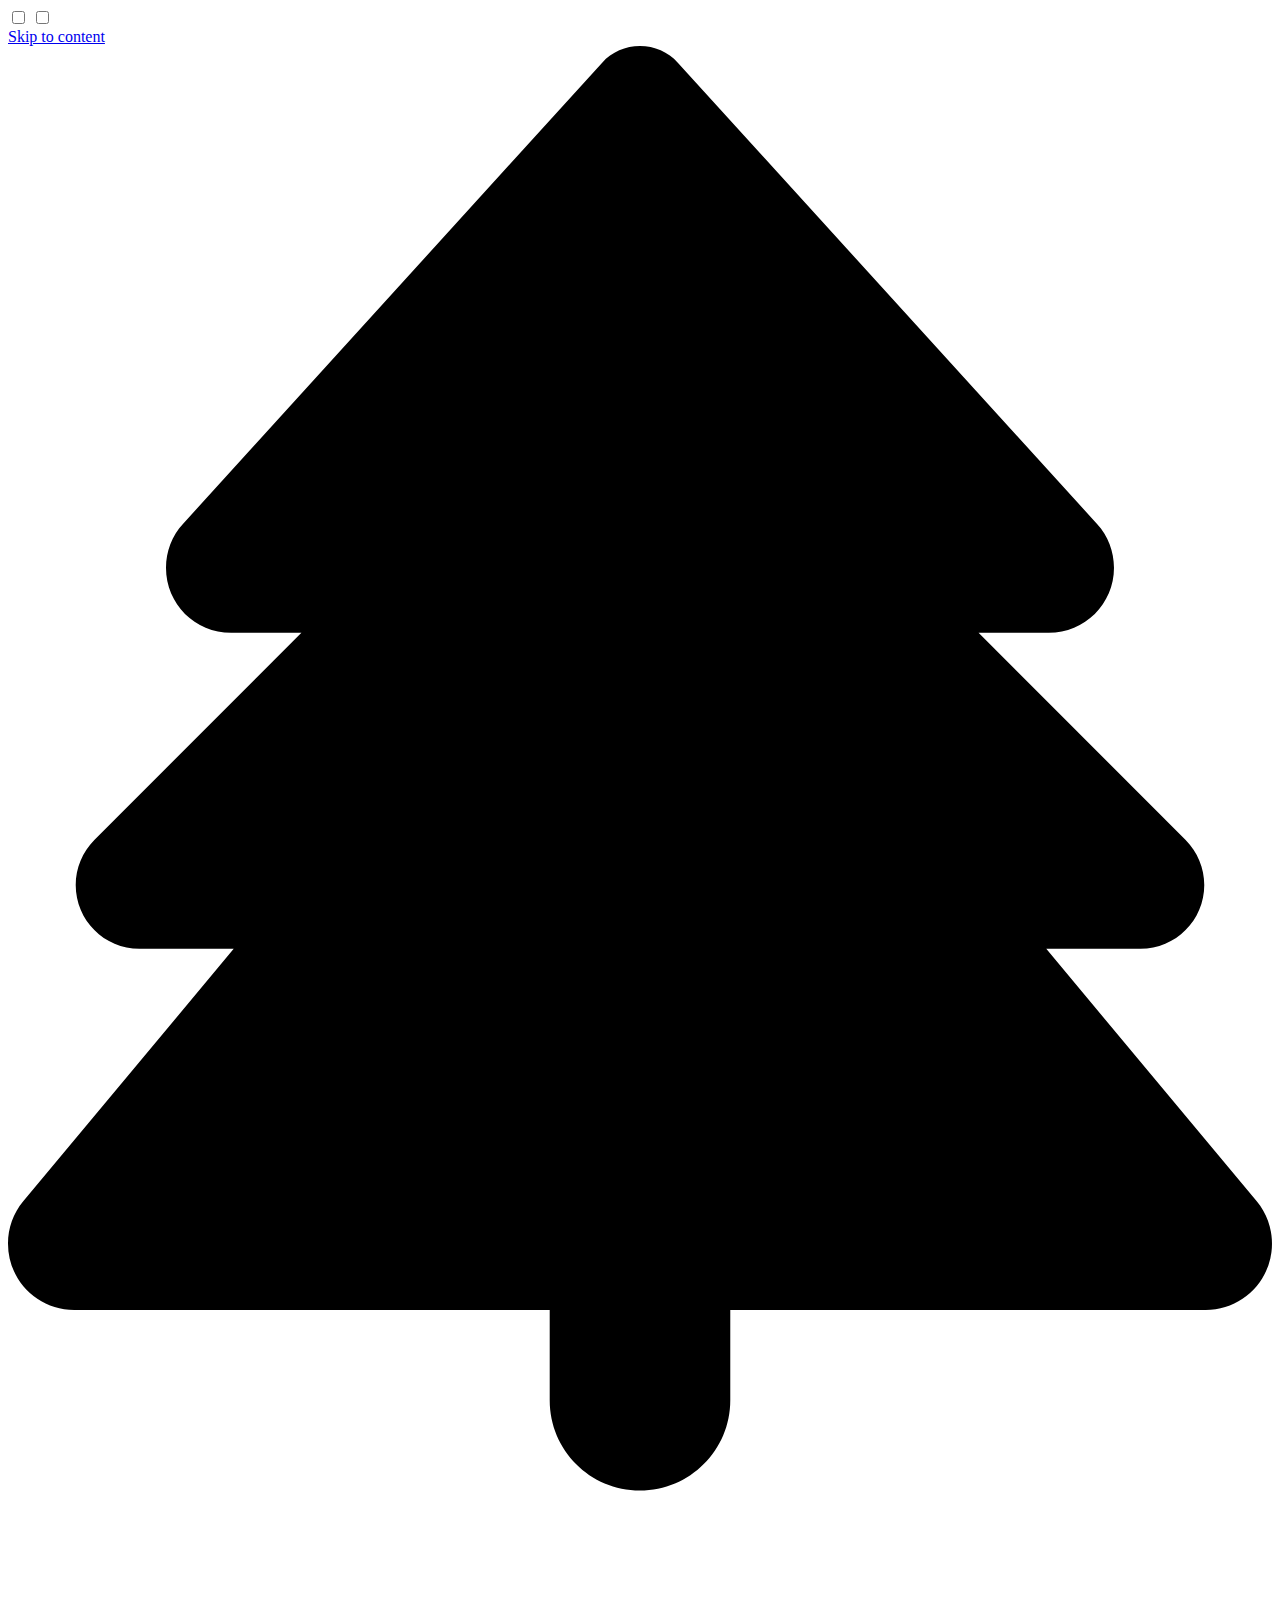
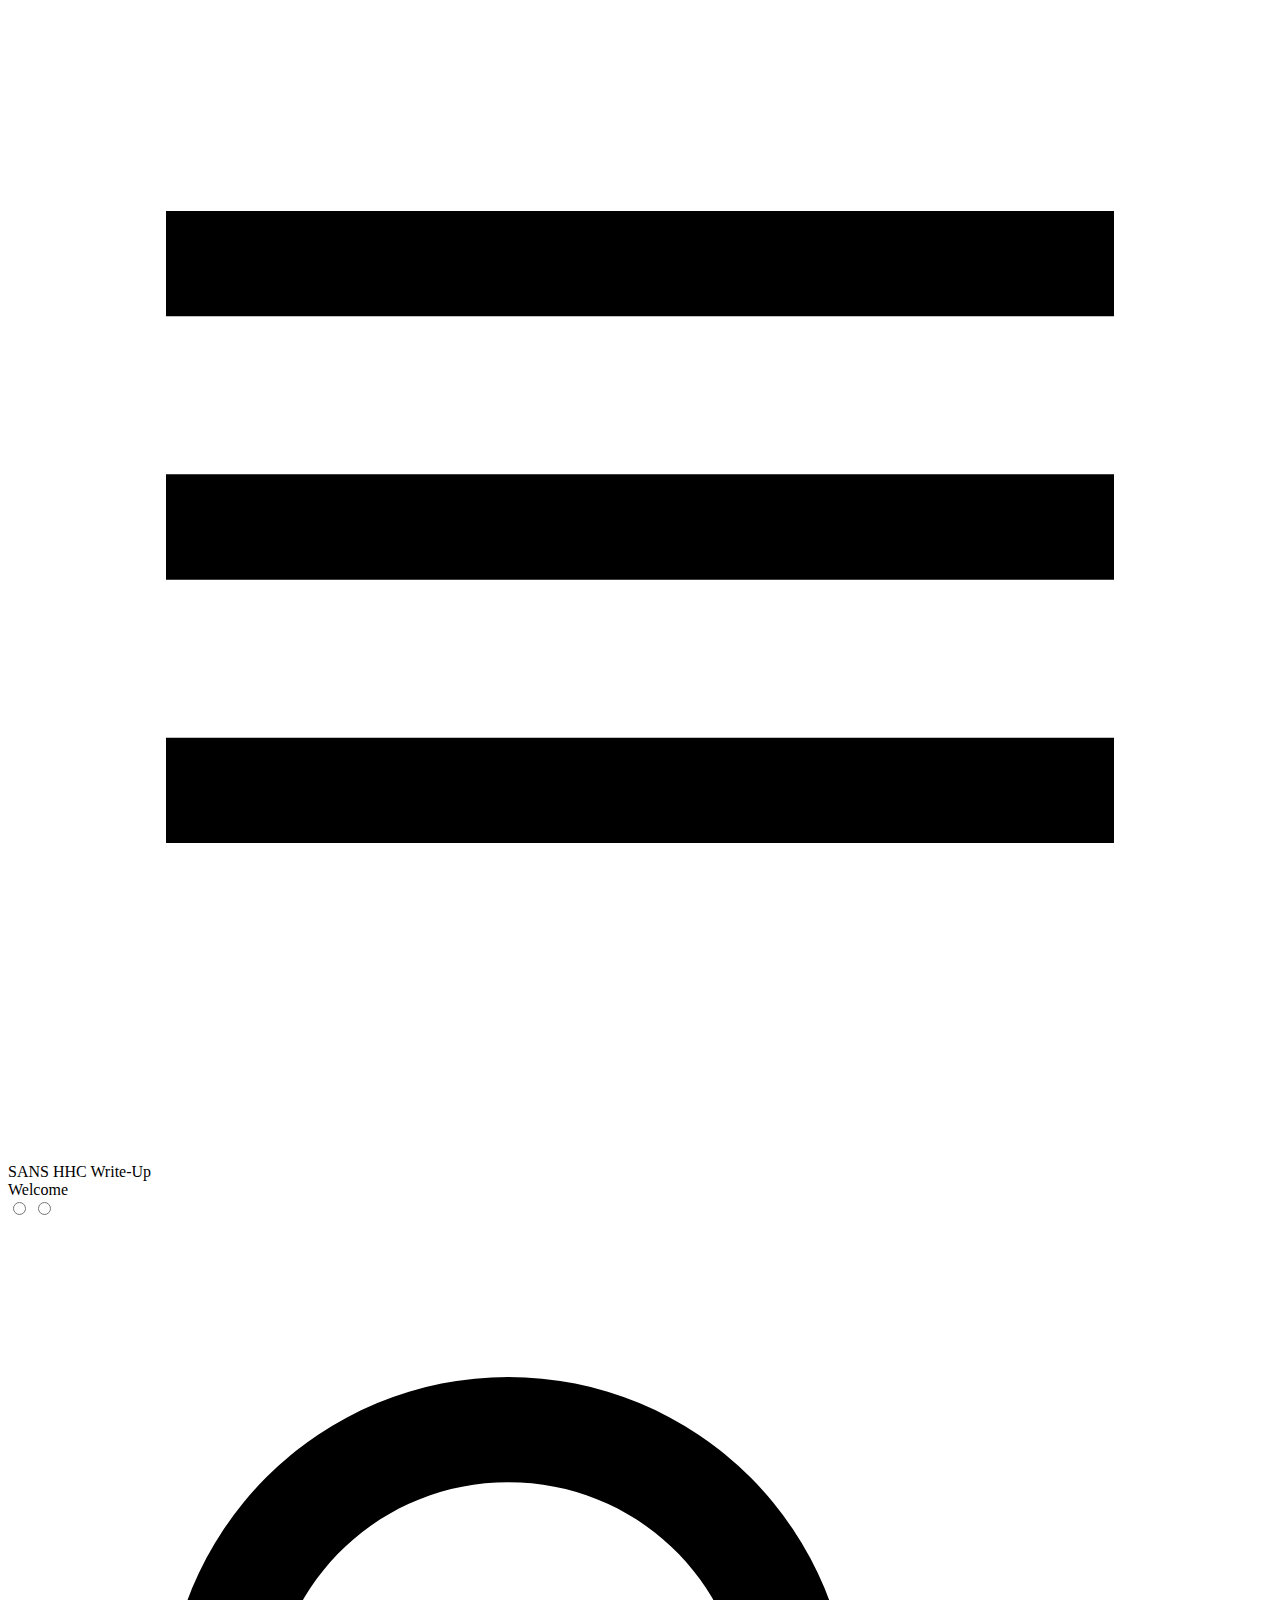
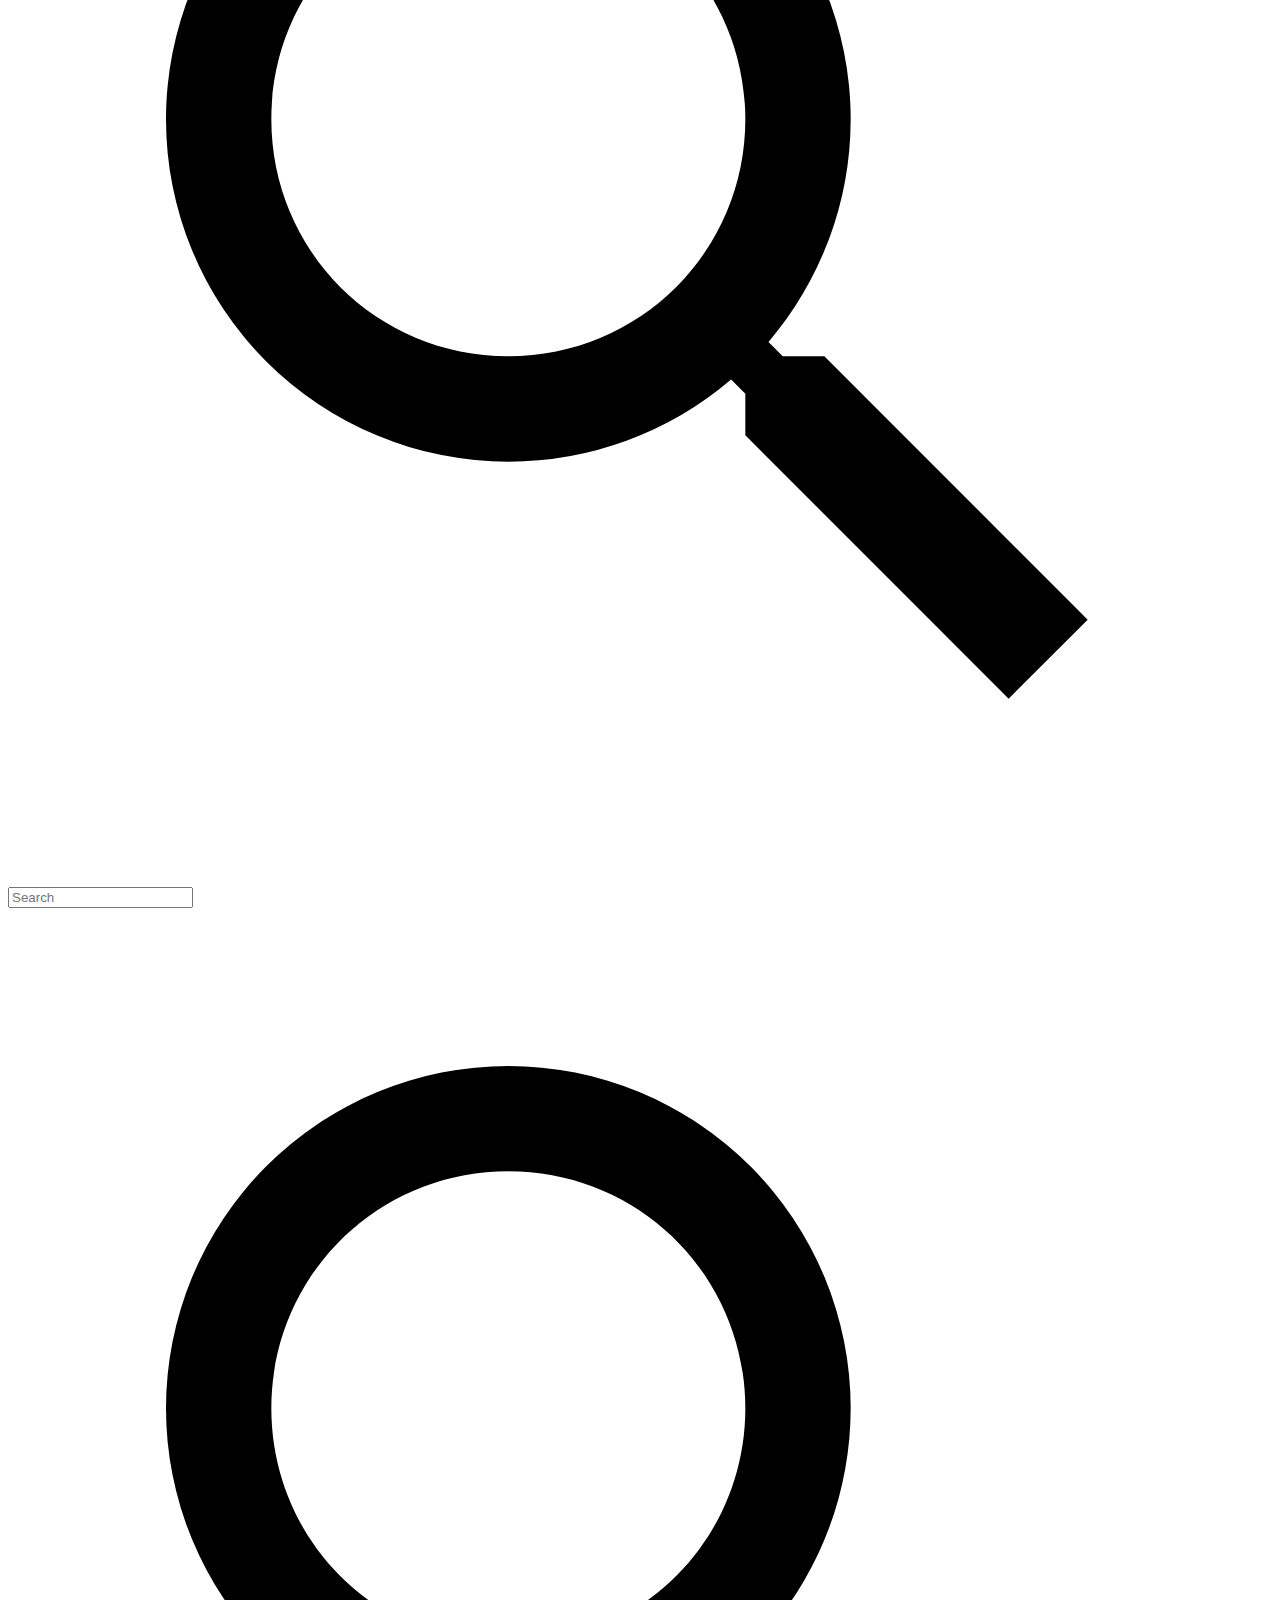
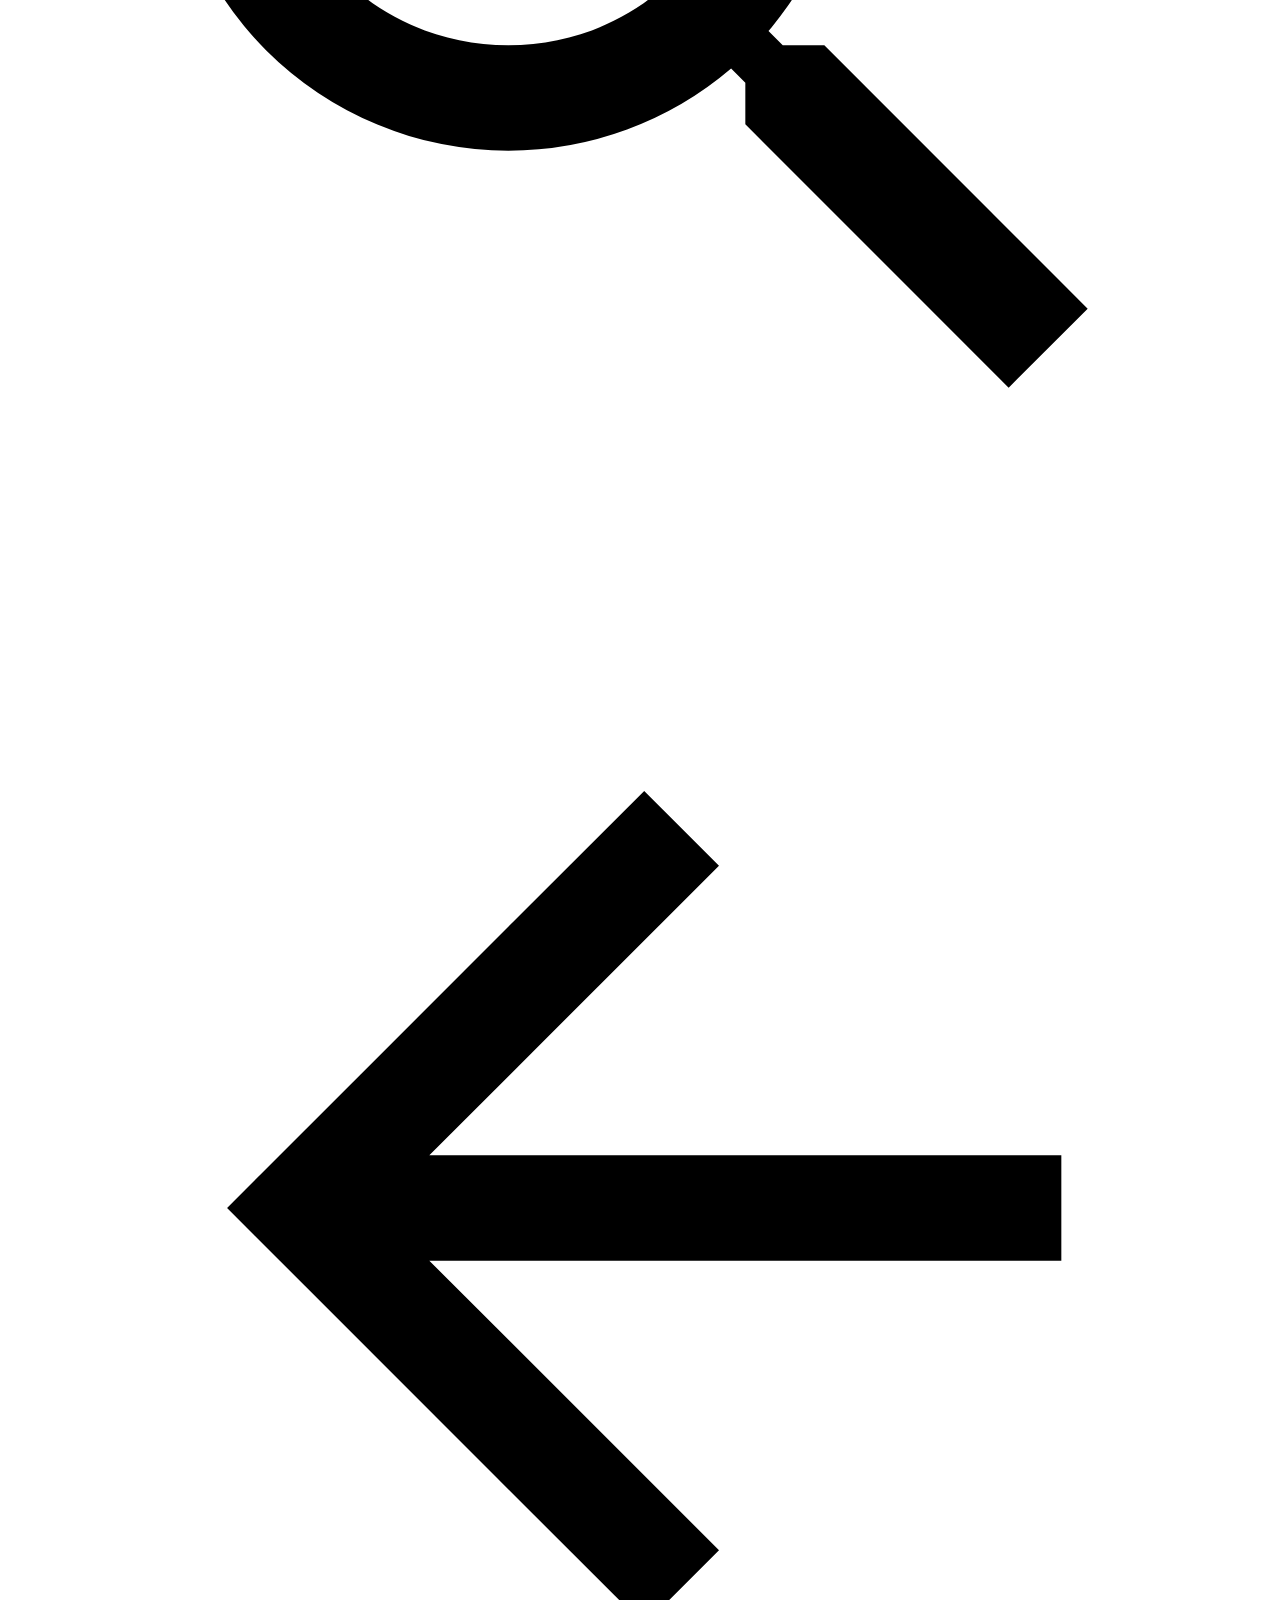
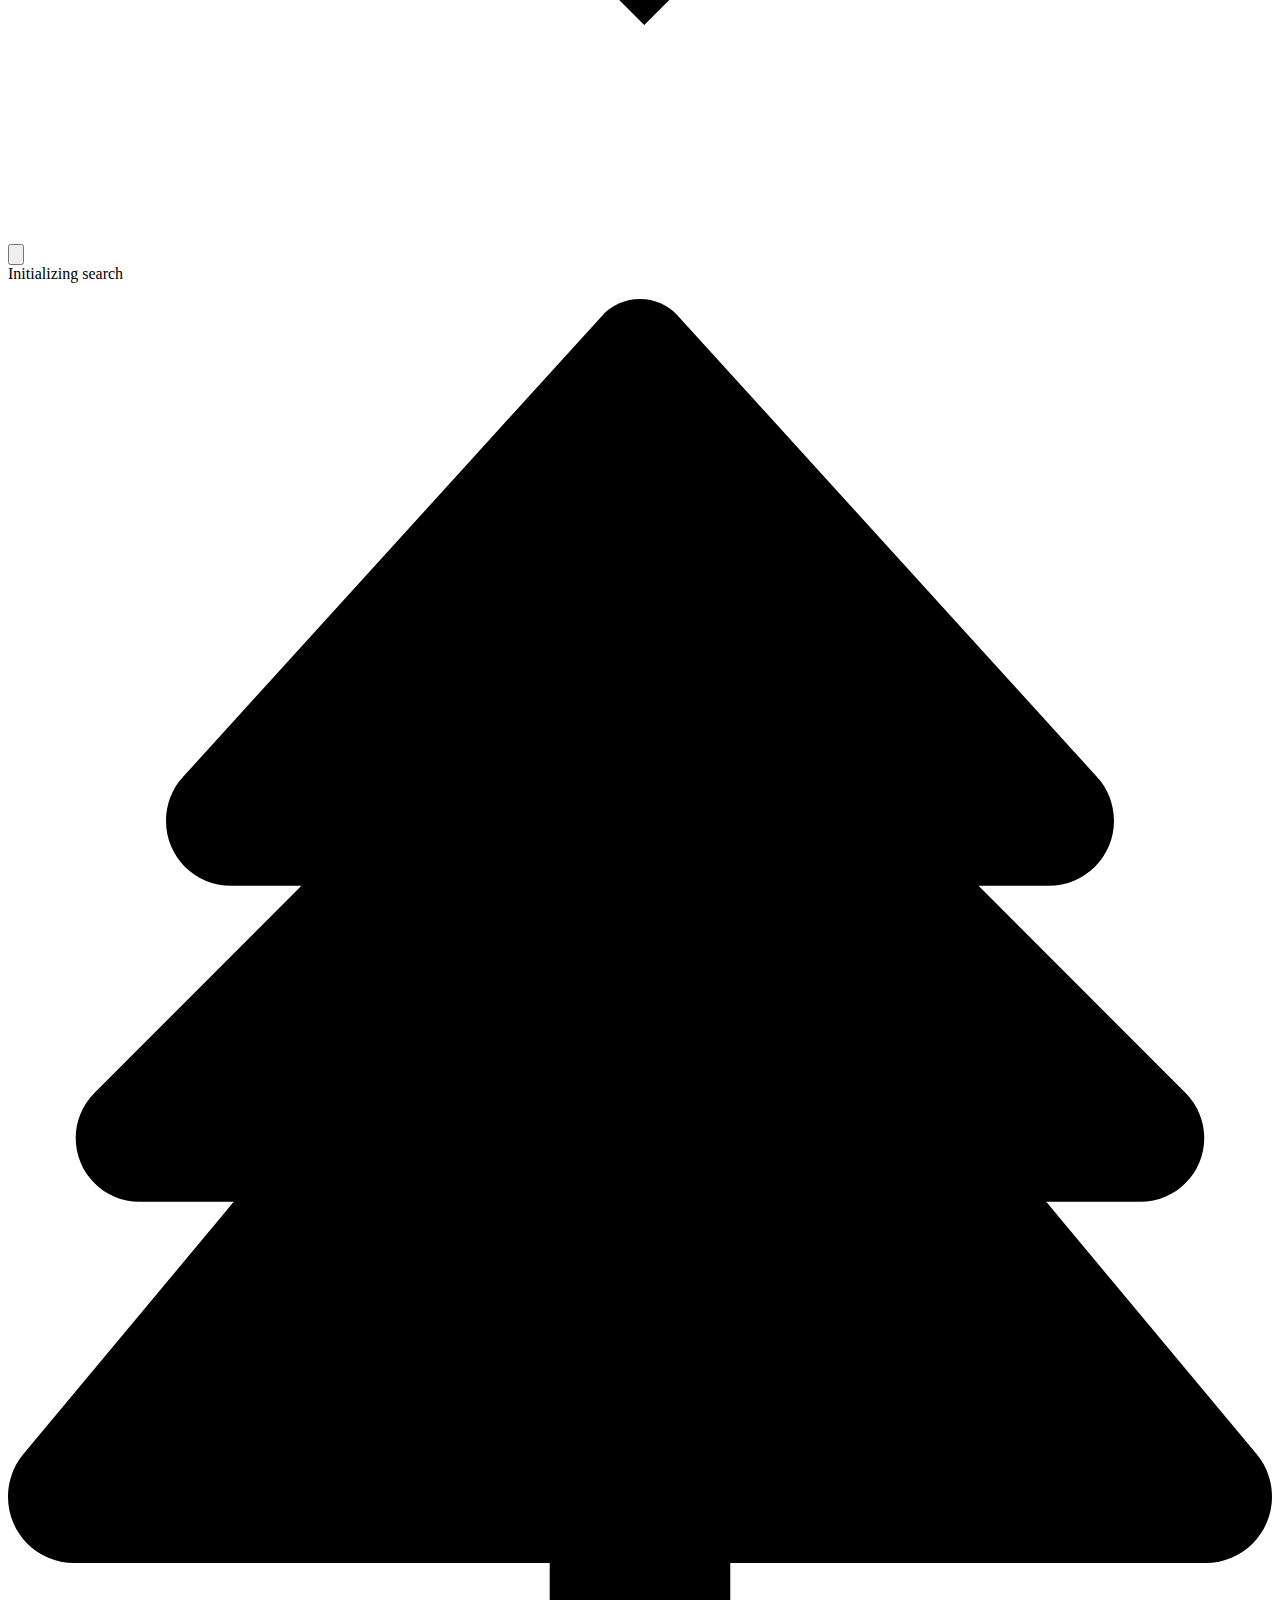
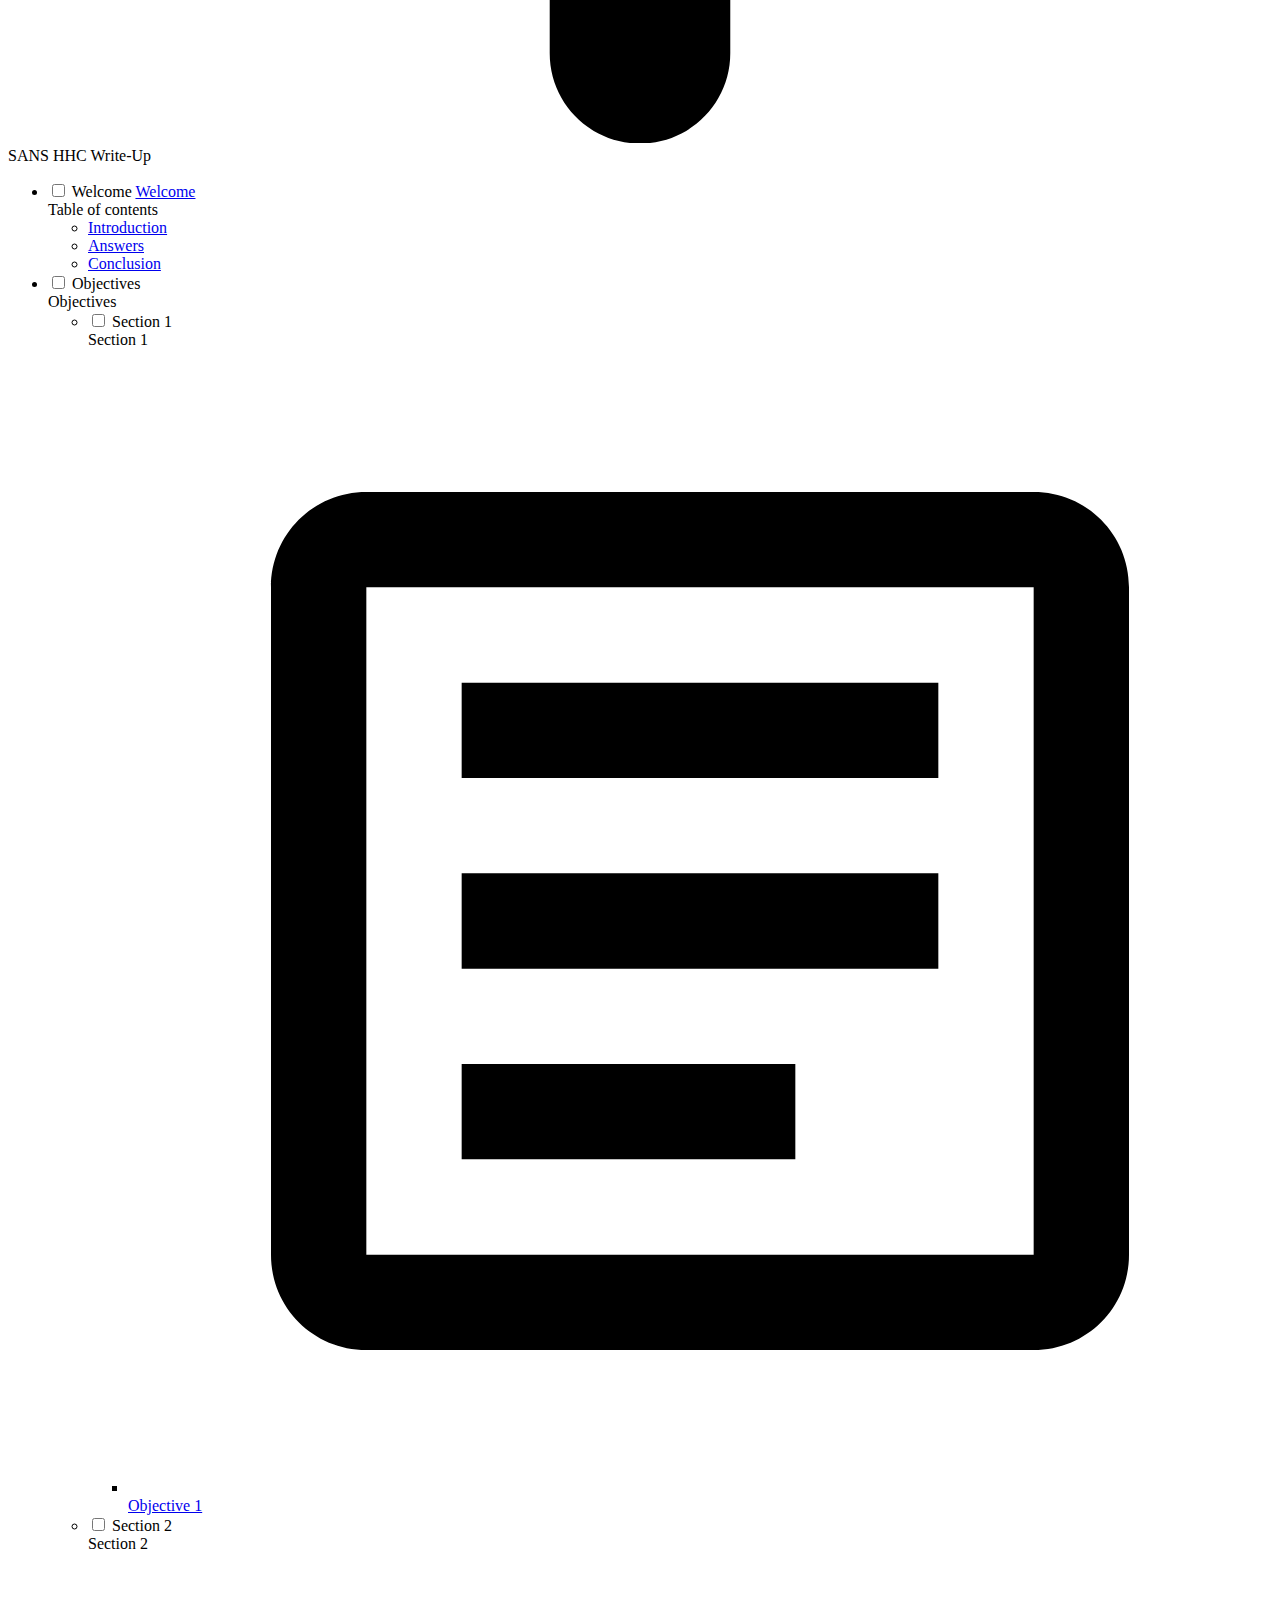
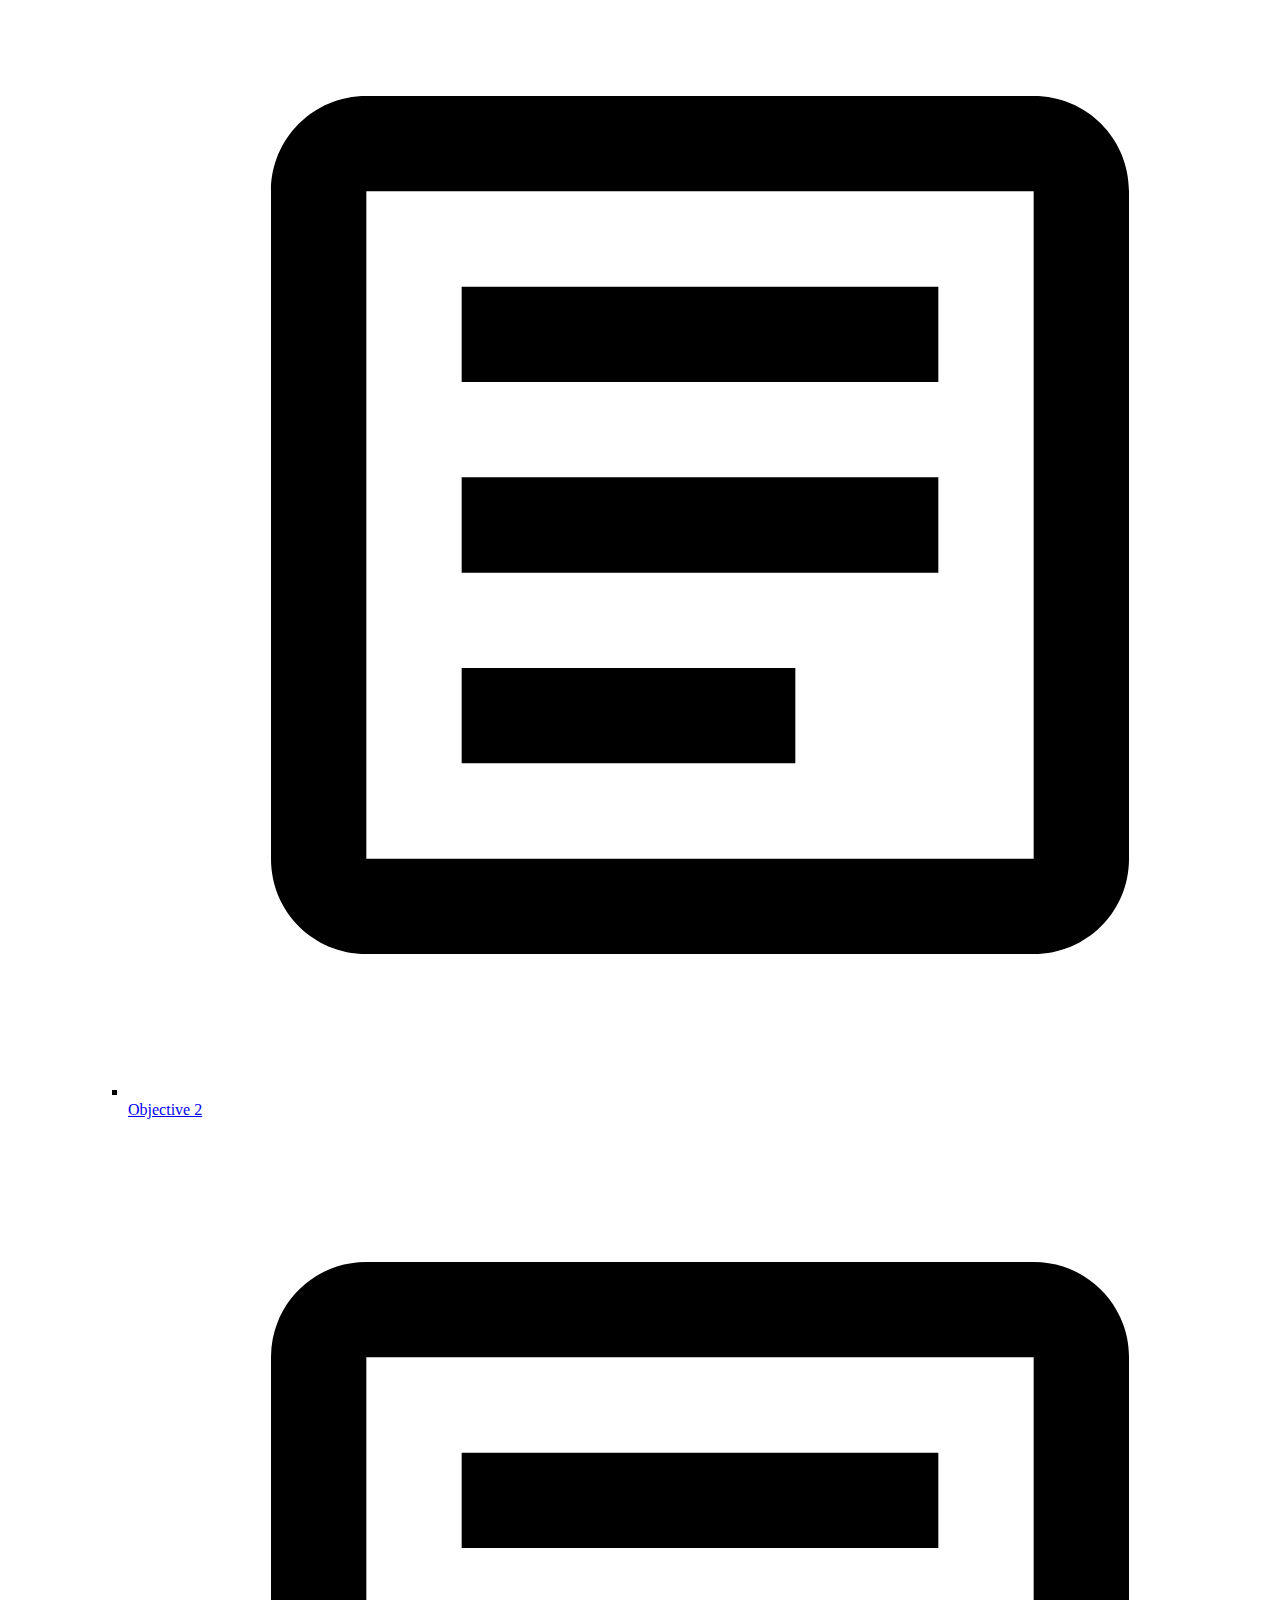
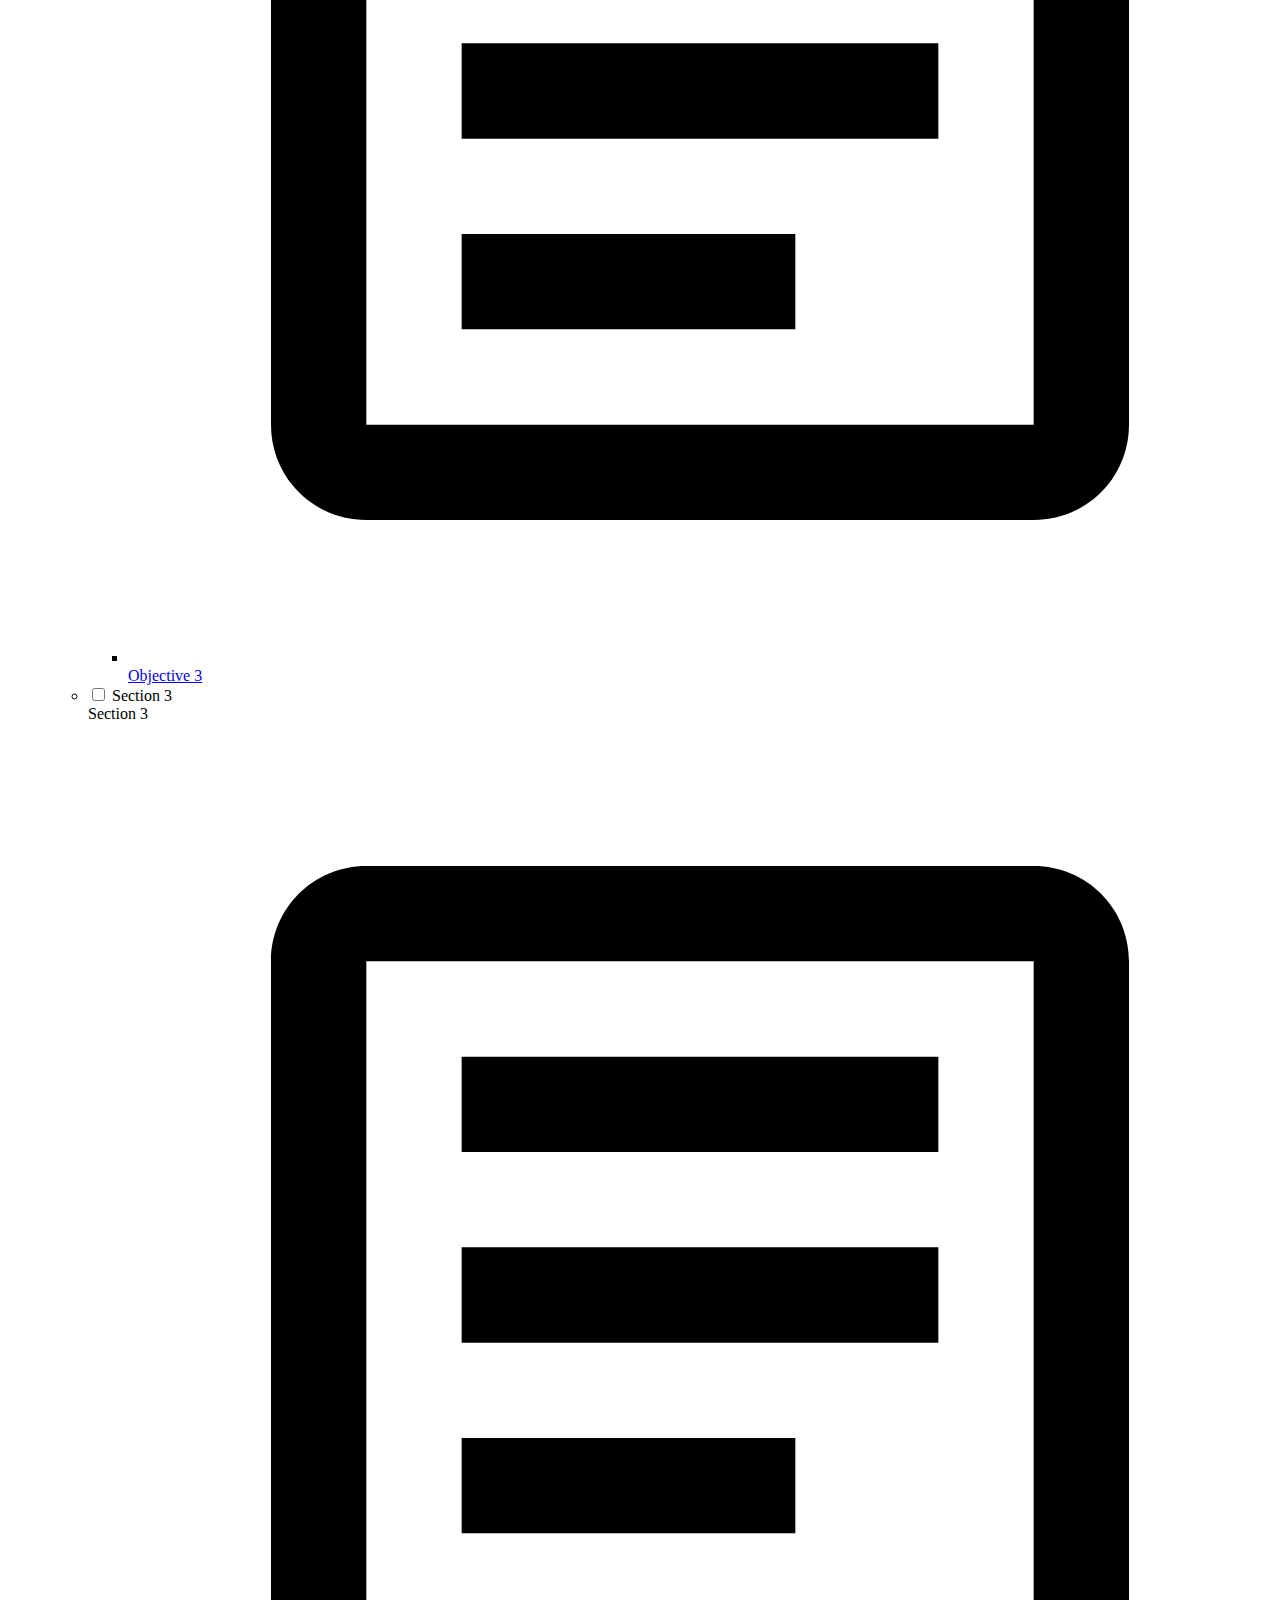
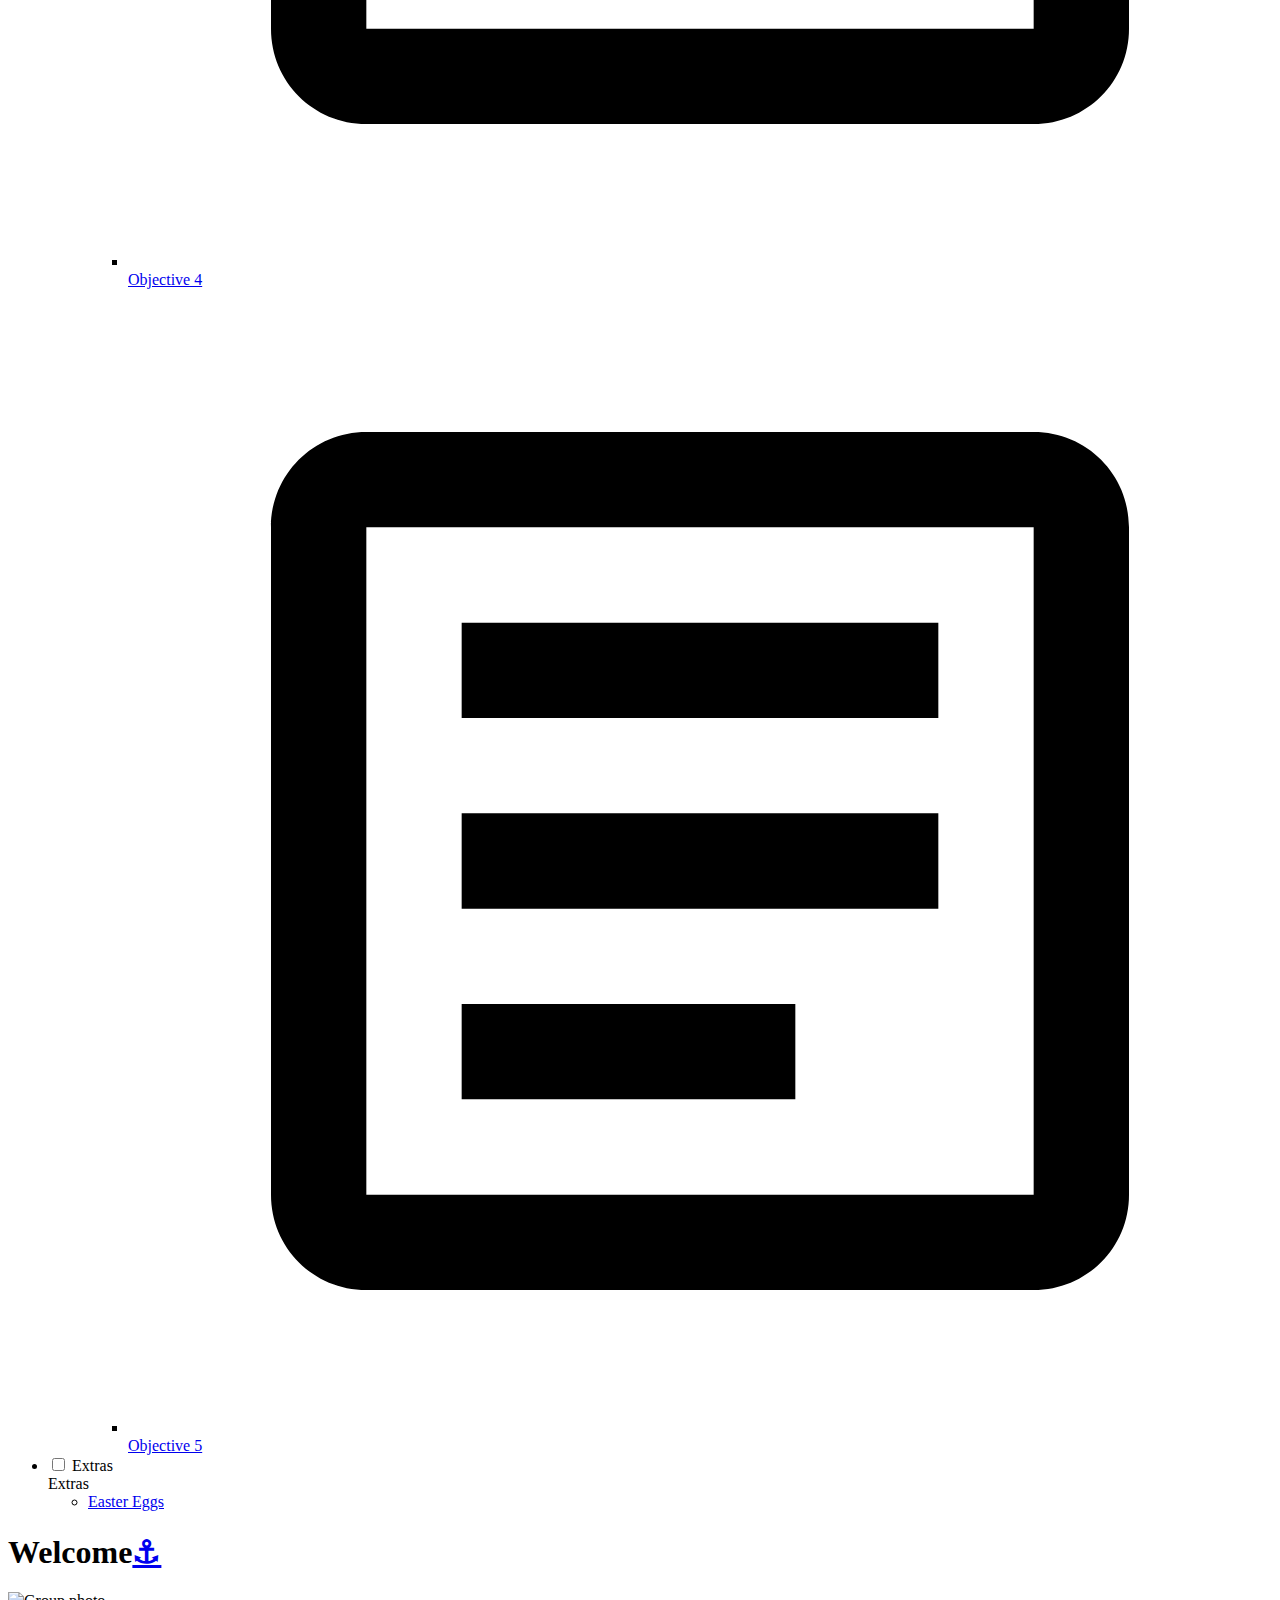
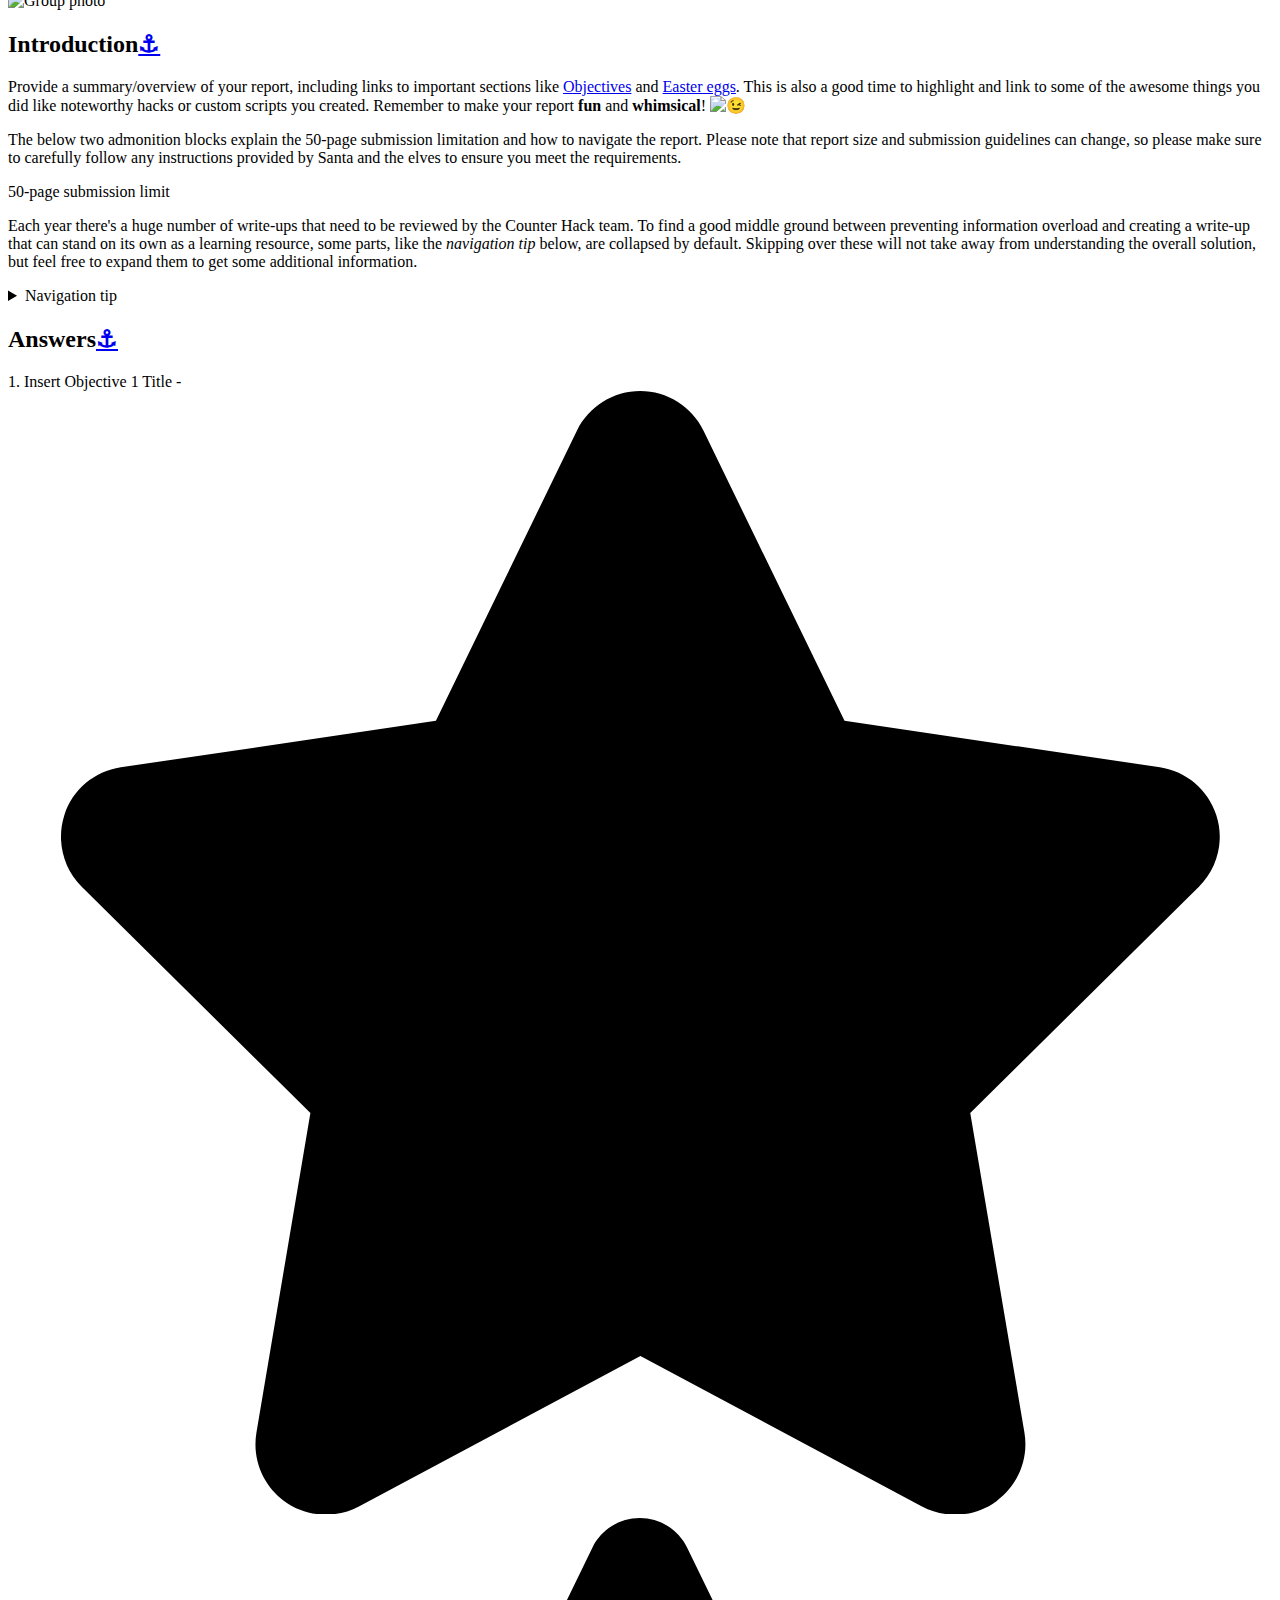
==== commit b34d27e4: "Deployed bdcef5f with MkDocs version: 1.5.3" ====
--- a/index.html
+++ b/index.html
@@ -96,7 +96,7 @@
     <a href="." title="SANS HHC Write-Up" class="md-header__button md-logo" aria-label="SANS HHC Write-Up" data-md-component="logo">
       
   
-  <svg xmlns="http://www.w3.org/2000/svg" viewBox="0 0 512 512"><!--! Font Awesome Free 6.4.2 by @fontawesome - https://fontawesome.com License - https://fontawesome.com/license/free (Icons: CC BY 4.0, Fonts: SIL OFL 1.1, Code: MIT License) Copyright 2023 Fonticons, Inc.--><path d="M348.8 131.5c3.7-2.3 7.9-3.5 12.2-3.5 12.7 0 23 10.3 23 23v5.6c0 9.9-5.1 19.1-13.5 24.3L30.1 393.7C.1 412.5-9 451.9 9.7 481.9s58.2 39.1 88.2 20.4l340.5-212.8c45.8-28.6 73.6-78.8 73.6-132.8V151C512 67.6 444.4 0 361 0c-28.3 0-56 8-80.1 23l-26.8 16.7c-30 18.7-39.1 58.2-20.4 88.2s58.2 39.1 88.2 20.4l26.8-16.8zm-50.4-81.7c9.2-5.7 19.1-10.1 29.4-13.1L348 97.5c-5.7 1.4-11.2 3.7-16.3 6.8l-12.6 7.9-20.7-62.4zm88.5 52.7 46.2-46.2c8.5 6.5 16.1 14.1 22.6 22.6l-46.2 46.2c-5.1-9.6-13-17.5-22.6-22.6zm28.9 59.3 61.6 20.5c-2.2 10.5-5.8 20.7-10.5 30.2l-62-20.7c6.2-8.8 10.1-19.1 11-30.1zm-86.1 82.5 60.4 37.7-30.2 18.9-60.4-37.7 30.2-18.9zm-107.2 67 60.4 37.7-30.2 18.9-60.4-37.7 30.2-18.9zm-103.2 64.4 60.4 37.7-30.2 18.9-60.4-37.7 30.2-18.9z"/></svg>
+  <svg xmlns="http://www.w3.org/2000/svg" viewBox="0 0 448 512"><!--! Font Awesome Free 6.4.2 by @fontawesome - https://fontawesome.com License - https://fontawesome.com/license/free (Icons: CC BY 4.0, Fonts: SIL OFL 1.1, Code: MIT License) Copyright 2023 Fonticons, Inc.--><path d="M210.6 5.9 62 169.4c-3.9 4.2-6 9.8-6 15.5 0 12.8 10.3 23.1 23.1 23.1H104l-73.4 73.4c-4.2 4.2-6.6 10-6.6 16 0 12.5 10.1 22.6 22.6 22.6H80L5.4 409.5c-3.5 4.2-5.4 9.5-5.4 15 0 13 10.5 23.5 23.5 23.5H192v32c0 17.7 14.3 32 32 32s32-14.3 32-32v-32h168.5c13 0 23.5-10.5 23.5-23.5 0-5.5-1.9-10.8-5.4-15L368 320h33.4c12.5 0 22.6-10.1 22.6-22.6 0-6-2.4-11.8-6.6-16L344 208h24.9c12.7 0 23.1-10.3 23.1-23.1 0-5.7-2.1-11.3-6-15.5L237.4 5.9C234 2.1 229.1 0 224 0s-10 2.1-13.4 5.9z"/></svg>
 
     </a>
     <label class="md-header__button md-icon" for="__drawer">
@@ -216,7 +216,7 @@
     <a href="." title="SANS HHC Write-Up" class="md-nav__button md-logo" aria-label="SANS HHC Write-Up" data-md-component="logo">
       
   
-  <svg xmlns="http://www.w3.org/2000/svg" viewBox="0 0 512 512"><!--! Font Awesome Free 6.4.2 by @fontawesome - https://fontawesome.com License - https://fontawesome.com/license/free (Icons: CC BY 4.0, Fonts: SIL OFL 1.1, Code: MIT License) Copyright 2023 Fonticons, Inc.--><path d="M348.8 131.5c3.7-2.3 7.9-3.5 12.2-3.5 12.7 0 23 10.3 23 23v5.6c0 9.9-5.1 19.1-13.5 24.3L30.1 393.7C.1 412.5-9 451.9 9.7 481.9s58.2 39.1 88.2 20.4l340.5-212.8c45.8-28.6 73.6-78.8 73.6-132.8V151C512 67.6 444.4 0 361 0c-28.3 0-56 8-80.1 23l-26.8 16.7c-30 18.7-39.1 58.2-20.4 88.2s58.2 39.1 88.2 20.4l26.8-16.8zm-50.4-81.7c9.2-5.7 19.1-10.1 29.4-13.1L348 97.5c-5.7 1.4-11.2 3.7-16.3 6.8l-12.6 7.9-20.7-62.4zm88.5 52.7 46.2-46.2c8.5 6.5 16.1 14.1 22.6 22.6l-46.2 46.2c-5.1-9.6-13-17.5-22.6-22.6zm28.9 59.3 61.6 20.5c-2.2 10.5-5.8 20.7-10.5 30.2l-62-20.7c6.2-8.8 10.1-19.1 11-30.1zm-86.1 82.5 60.4 37.7-30.2 18.9-60.4-37.7 30.2-18.9zm-107.2 67 60.4 37.7-30.2 18.9-60.4-37.7 30.2-18.9zm-103.2 64.4 60.4 37.7-30.2 18.9-60.4-37.7 30.2-18.9z"/></svg>
+  <svg xmlns="http://www.w3.org/2000/svg" viewBox="0 0 448 512"><!--! Font Awesome Free 6.4.2 by @fontawesome - https://fontawesome.com License - https://fontawesome.com/license/free (Icons: CC BY 4.0, Fonts: SIL OFL 1.1, Code: MIT License) Copyright 2023 Fonticons, Inc.--><path d="M210.6 5.9 62 169.4c-3.9 4.2-6 9.8-6 15.5 0 12.8 10.3 23.1 23.1 23.1H104l-73.4 73.4c-4.2 4.2-6.6 10-6.6 16 0 12.5 10.1 22.6 22.6 22.6H80L5.4 409.5c-3.5 4.2-5.4 9.5-5.4 15 0 13 10.5 23.5 23.5 23.5H192v32c0 17.7 14.3 32 32 32s32-14.3 32-32v-32h168.5c13 0 23.5-10.5 23.5-23.5 0-5.5-1.9-10.8-5.4-15L368 320h33.4c12.5 0 22.6-10.1 22.6-22.6 0-6-2.4-11.8-6.6-16L344 208h24.9c12.7 0 23.1-10.3 23.1-23.1 0-5.7-2.1-11.3-6-15.5L237.4 5.9C234 2.1 229.1 0 224 0s-10 2.1-13.4 5.9z"/></svg>
 
     </a>
     SANS HHC Write-Up
@@ -677,7 +677,7 @@
 <p><img alt="Group photo" src="img/misc/title_image.png" /></p>
 <h2 id="introduction">Introduction<a class="headerlink" href="#introduction" title="Permanent link">⚓︎</a></h2>
 <p>Provide a summary/overview of your report, including links to important sections like <a href="objectives/o1/">Objectives</a> and <a href="easter_eggs/">Easter eggs</a>. This is also a good time to highlight and link to some of the awesome things you did like noteworthy hacks or custom scripts you created. Remember to make your report <strong>fun</strong> and <strong>whimsical</strong>! <img alt="😉" class="twemoji" src="https://cdn.jsdelivr.net/gh/jdecked/twemoji@14.1.2/assets/svg/1f609.svg" title=":wink:" /></p>
-<p>The below two admonition blocks explain the 50-page submission limitation and how to navigate the report. Please note that report size guidelines can change, so please make sure to carefully read any information provided to ensure you meet the requirements.</p>
+<p>The below two admonition blocks explain the 50-page submission limitation and how to navigate the report. Please note that report size and submission guidelines can change, so please make sure to carefully follow any instructions provided by Santa and the elves to ensure you meet the requirements.</p>
 <div class="admonition note">
 <p class="admonition-title">50-page submission limit</p>
 <p>Each year there's a huge number of write-ups that need to be reviewed by the Counter Hack team. To find a good middle ground between preventing information overload and creating a write-up that can stand on its own as a learning resource, some parts, like the <em>navigation tip</em> below, are collapsed by default. Skipping over these will not take away from understanding the overall solution, but feel free to expand them to get some additional information.</p>
@@ -689,7 +689,7 @@
 </details>
 <h2 id="answers">Answers<a class="headerlink" href="#answers" title="Permanent link">⚓︎</a></h2>
 <div class="admonition success">
-<p class="admonition-title">1. Insert Objective 1 Title- <span class="twemoji"><svg xmlns="http://www.w3.org/2000/svg" viewBox="0 0 576 512"><!--! Font Awesome Free 6.4.2 by @fontawesome - https://fontawesome.com License - https://fontawesome.com/license/free (Icons: CC BY 4.0, Fonts: SIL OFL 1.1, Code: MIT License) Copyright 2023 Fonticons, Inc.--><path d="M316.9 18c-5.3-11-16.5-18-28.8-18s-23.4 7-28.8 18L195 150.3 51.4 171.5c-12 1.8-22 10.2-25.7 21.7s-.7 24.2 7.9 32.7L137.8 329l-24.6 145.7c-2 12 3 24.2 12.9 31.3s23 8 33.8 2.3l128.3-68.5 128.3 68.5c10.8 5.7 23.9 4.9 33.8-2.3s14.9-19.3 12.9-31.3L438.5 329l104.2-103.1c8.6-8.5 11.7-21.2 7.9-32.7s-13.7-19.9-25.7-21.7l-143.7-21.2L316.9 18z"/></svg></span><span class="twemoji"><svg xmlns="http://www.w3.org/2000/svg" viewBox="0 0 576 512"><!--! Font Awesome Free 6.4.2 by @fontawesome - https://fontawesome.com License - https://fontawesome.com/license/free (Icons: CC BY 4.0, Fonts: SIL OFL 1.1, Code: MIT License) Copyright 2023 Fonticons, Inc.--><path d="M287.9 0c9.2 0 17.6 5.2 21.6 13.5l68.6 141.3 153.2 22.6c9 1.3 16.5 7.6 19.3 16.3s.5 18.1-5.9 24.5L433.6 328.4 459.8 484c1.5 9-2.2 18.1-9.6 23.5s-17.3 6-25.3 1.7l-137-73.2L151 509.1c-8.1 4.3-17.9 3.7-25.3-1.7s-11.2-14.5-9.7-23.5l26.2-155.6L31.1 218.2c-6.5-6.4-8.7-15.9-5.9-24.5s10.3-14.9 19.3-16.3l153.2-22.6 68.6-141.3C270.4 5.2 278.7 0 287.9 0zm0 79-52.5 108.2c-3.5 7.1-10.2 12.1-18.1 13.3L99 217.9l85.9 85.1c5.5 5.5 8.1 13.3 6.8 21l-20.3 119.7 105.2-56.2c7.1-3.8 15.6-3.8 22.6 0l105.2 56.2-20.2-119.6c-1.3-7.7 1.2-15.5 6.8-21l85.9-85.1-118.3-17.5c-7.8-1.2-14.6-6.1-18.1-13.3L287.9 79z"/></svg></span><span class="twemoji"><svg xmlns="http://www.w3.org/2000/svg" viewBox="0 0 576 512"><!--! Font Awesome Free 6.4.2 by @fontawesome - https://fontawesome.com License - https://fontawesome.com/license/free (Icons: CC BY 4.0, Fonts: SIL OFL 1.1, Code: MIT License) Copyright 2023 Fonticons, Inc.--><path d="M287.9 0c9.2 0 17.6 5.2 21.6 13.5l68.6 141.3 153.2 22.6c9 1.3 16.5 7.6 19.3 16.3s.5 18.1-5.9 24.5L433.6 328.4 459.8 484c1.5 9-2.2 18.1-9.6 23.5s-17.3 6-25.3 1.7l-137-73.2L151 509.1c-8.1 4.3-17.9 3.7-25.3-1.7s-11.2-14.5-9.7-23.5l26.2-155.6L31.1 218.2c-6.5-6.4-8.7-15.9-5.9-24.5s10.3-14.9 19.3-16.3l153.2-22.6 68.6-141.3C270.4 5.2 278.7 0 287.9 0zm0 79-52.5 108.2c-3.5 7.1-10.2 12.1-18.1 13.3L99 217.9l85.9 85.1c5.5 5.5 8.1 13.3 6.8 21l-20.3 119.7 105.2-56.2c7.1-3.8 15.6-3.8 22.6 0l105.2 56.2-20.2-119.6c-1.3-7.7 1.2-15.5 6.8-21l85.9-85.1-118.3-17.5c-7.8-1.2-14.6-6.1-18.1-13.3L287.9 79z"/></svg></span><span class="twemoji"><svg xmlns="http://www.w3.org/2000/svg" viewBox="0 0 576 512"><!--! Font Awesome Free 6.4.2 by @fontawesome - https://fontawesome.com License - https://fontawesome.com/license/free (Icons: CC BY 4.0, Fonts: SIL OFL 1.1, Code: MIT License) Copyright 2023 Fonticons, Inc.--><path d="M287.9 0c9.2 0 17.6 5.2 21.6 13.5l68.6 141.3 153.2 22.6c9 1.3 16.5 7.6 19.3 16.3s.5 18.1-5.9 24.5L433.6 328.4 459.8 484c1.5 9-2.2 18.1-9.6 23.5s-17.3 6-25.3 1.7l-137-73.2L151 509.1c-8.1 4.3-17.9 3.7-25.3-1.7s-11.2-14.5-9.7-23.5l26.2-155.6L31.1 218.2c-6.5-6.4-8.7-15.9-5.9-24.5s10.3-14.9 19.3-16.3l153.2-22.6 68.6-141.3C270.4 5.2 278.7 0 287.9 0zm0 79-52.5 108.2c-3.5 7.1-10.2 12.1-18.1 13.3L99 217.9l85.9 85.1c5.5 5.5 8.1 13.3 6.8 21l-20.3 119.7 105.2-56.2c7.1-3.8 15.6-3.8 22.6 0l105.2 56.2-20.2-119.6c-1.3-7.7 1.2-15.5 6.8-21l85.9-85.1-118.3-17.5c-7.8-1.2-14.6-6.1-18.1-13.3L287.9 79z"/></svg></span><span class="twemoji"><svg xmlns="http://www.w3.org/2000/svg" viewBox="0 0 576 512"><!--! Font Awesome Free 6.4.2 by @fontawesome - https://fontawesome.com License - https://fontawesome.com/license/free (Icons: CC BY 4.0, Fonts: SIL OFL 1.1, Code: MIT License) Copyright 2023 Fonticons, Inc.--><path d="M287.9 0c9.2 0 17.6 5.2 21.6 13.5l68.6 141.3 153.2 22.6c9 1.3 16.5 7.6 19.3 16.3s.5 18.1-5.9 24.5L433.6 328.4 459.8 484c1.5 9-2.2 18.1-9.6 23.5s-17.3 6-25.3 1.7l-137-73.2L151 509.1c-8.1 4.3-17.9 3.7-25.3-1.7s-11.2-14.5-9.7-23.5l26.2-155.6L31.1 218.2c-6.5-6.4-8.7-15.9-5.9-24.5s10.3-14.9 19.3-16.3l153.2-22.6 68.6-141.3C270.4 5.2 278.7 0 287.9 0zm0 79-52.5 108.2c-3.5 7.1-10.2 12.1-18.1 13.3L99 217.9l85.9 85.1c5.5 5.5 8.1 13.3 6.8 21l-20.3 119.7 105.2-56.2c7.1-3.8 15.6-3.8 22.6 0l105.2 56.2-20.2-119.6c-1.3-7.7 1.2-15.5 6.8-21l85.9-85.1-118.3-17.5c-7.8-1.2-14.6-6.1-18.1-13.3L287.9 79z"/></svg></span></p>
+<p class="admonition-title">1. Insert Objective 1 Title - <span class="twemoji"><svg xmlns="http://www.w3.org/2000/svg" viewBox="0 0 576 512"><!--! Font Awesome Free 6.4.2 by @fontawesome - https://fontawesome.com License - https://fontawesome.com/license/free (Icons: CC BY 4.0, Fonts: SIL OFL 1.1, Code: MIT License) Copyright 2023 Fonticons, Inc.--><path d="M316.9 18c-5.3-11-16.5-18-28.8-18s-23.4 7-28.8 18L195 150.3 51.4 171.5c-12 1.8-22 10.2-25.7 21.7s-.7 24.2 7.9 32.7L137.8 329l-24.6 145.7c-2 12 3 24.2 12.9 31.3s23 8 33.8 2.3l128.3-68.5 128.3 68.5c10.8 5.7 23.9 4.9 33.8-2.3s14.9-19.3 12.9-31.3L438.5 329l104.2-103.1c8.6-8.5 11.7-21.2 7.9-32.7s-13.7-19.9-25.7-21.7l-143.7-21.2L316.9 18z"/></svg></span><span class="twemoji"><svg xmlns="http://www.w3.org/2000/svg" viewBox="0 0 576 512"><!--! Font Awesome Free 6.4.2 by @fontawesome - https://fontawesome.com License - https://fontawesome.com/license/free (Icons: CC BY 4.0, Fonts: SIL OFL 1.1, Code: MIT License) Copyright 2023 Fonticons, Inc.--><path d="M287.9 0c9.2 0 17.6 5.2 21.6 13.5l68.6 141.3 153.2 22.6c9 1.3 16.5 7.6 19.3 16.3s.5 18.1-5.9 24.5L433.6 328.4 459.8 484c1.5 9-2.2 18.1-9.6 23.5s-17.3 6-25.3 1.7l-137-73.2L151 509.1c-8.1 4.3-17.9 3.7-25.3-1.7s-11.2-14.5-9.7-23.5l26.2-155.6L31.1 218.2c-6.5-6.4-8.7-15.9-5.9-24.5s10.3-14.9 19.3-16.3l153.2-22.6 68.6-141.3C270.4 5.2 278.7 0 287.9 0zm0 79-52.5 108.2c-3.5 7.1-10.2 12.1-18.1 13.3L99 217.9l85.9 85.1c5.5 5.5 8.1 13.3 6.8 21l-20.3 119.7 105.2-56.2c7.1-3.8 15.6-3.8 22.6 0l105.2 56.2-20.2-119.6c-1.3-7.7 1.2-15.5 6.8-21l85.9-85.1-118.3-17.5c-7.8-1.2-14.6-6.1-18.1-13.3L287.9 79z"/></svg></span><span class="twemoji"><svg xmlns="http://www.w3.org/2000/svg" viewBox="0 0 576 512"><!--! Font Awesome Free 6.4.2 by @fontawesome - https://fontawesome.com License - https://fontawesome.com/license/free (Icons: CC BY 4.0, Fonts: SIL OFL 1.1, Code: MIT License) Copyright 2023 Fonticons, Inc.--><path d="M287.9 0c9.2 0 17.6 5.2 21.6 13.5l68.6 141.3 153.2 22.6c9 1.3 16.5 7.6 19.3 16.3s.5 18.1-5.9 24.5L433.6 328.4 459.8 484c1.5 9-2.2 18.1-9.6 23.5s-17.3 6-25.3 1.7l-137-73.2L151 509.1c-8.1 4.3-17.9 3.7-25.3-1.7s-11.2-14.5-9.7-23.5l26.2-155.6L31.1 218.2c-6.5-6.4-8.7-15.9-5.9-24.5s10.3-14.9 19.3-16.3l153.2-22.6 68.6-141.3C270.4 5.2 278.7 0 287.9 0zm0 79-52.5 108.2c-3.5 7.1-10.2 12.1-18.1 13.3L99 217.9l85.9 85.1c5.5 5.5 8.1 13.3 6.8 21l-20.3 119.7 105.2-56.2c7.1-3.8 15.6-3.8 22.6 0l105.2 56.2-20.2-119.6c-1.3-7.7 1.2-15.5 6.8-21l85.9-85.1-118.3-17.5c-7.8-1.2-14.6-6.1-18.1-13.3L287.9 79z"/></svg></span><span class="twemoji"><svg xmlns="http://www.w3.org/2000/svg" viewBox="0 0 576 512"><!--! Font Awesome Free 6.4.2 by @fontawesome - https://fontawesome.com License - https://fontawesome.com/license/free (Icons: CC BY 4.0, Fonts: SIL OFL 1.1, Code: MIT License) Copyright 2023 Fonticons, Inc.--><path d="M287.9 0c9.2 0 17.6 5.2 21.6 13.5l68.6 141.3 153.2 22.6c9 1.3 16.5 7.6 19.3 16.3s.5 18.1-5.9 24.5L433.6 328.4 459.8 484c1.5 9-2.2 18.1-9.6 23.5s-17.3 6-25.3 1.7l-137-73.2L151 509.1c-8.1 4.3-17.9 3.7-25.3-1.7s-11.2-14.5-9.7-23.5l26.2-155.6L31.1 218.2c-6.5-6.4-8.7-15.9-5.9-24.5s10.3-14.9 19.3-16.3l153.2-22.6 68.6-141.3C270.4 5.2 278.7 0 287.9 0zm0 79-52.5 108.2c-3.5 7.1-10.2 12.1-18.1 13.3L99 217.9l85.9 85.1c5.5 5.5 8.1 13.3 6.8 21l-20.3 119.7 105.2-56.2c7.1-3.8 15.6-3.8 22.6 0l105.2 56.2-20.2-119.6c-1.3-7.7 1.2-15.5 6.8-21l85.9-85.1-118.3-17.5c-7.8-1.2-14.6-6.1-18.1-13.3L287.9 79z"/></svg></span><span class="twemoji"><svg xmlns="http://www.w3.org/2000/svg" viewBox="0 0 576 512"><!--! Font Awesome Free 6.4.2 by @fontawesome - https://fontawesome.com License - https://fontawesome.com/license/free (Icons: CC BY 4.0, Fonts: SIL OFL 1.1, Code: MIT License) Copyright 2023 Fonticons, Inc.--><path d="M287.9 0c9.2 0 17.6 5.2 21.6 13.5l68.6 141.3 153.2 22.6c9 1.3 16.5 7.6 19.3 16.3s.5 18.1-5.9 24.5L433.6 328.4 459.8 484c1.5 9-2.2 18.1-9.6 23.5s-17.3 6-25.3 1.7l-137-73.2L151 509.1c-8.1 4.3-17.9 3.7-25.3-1.7s-11.2-14.5-9.7-23.5l26.2-155.6L31.1 218.2c-6.5-6.4-8.7-15.9-5.9-24.5s10.3-14.9 19.3-16.3l153.2-22.6 68.6-141.3C270.4 5.2 278.7 0 287.9 0zm0 79-52.5 108.2c-3.5 7.1-10.2 12.1-18.1 13.3L99 217.9l85.9 85.1c5.5 5.5 8.1 13.3 6.8 21l-20.3 119.7 105.2-56.2c7.1-3.8 15.6-3.8 22.6 0l105.2 56.2-20.2-119.6c-1.3-7.7 1.2-15.5 6.8-21l85.9-85.1-118.3-17.5c-7.8-1.2-14.6-6.1-18.1-13.3L287.9 79z"/></svg></span></p>
 <p>Insert <a href="objectives/o1/">your answer</a> here.</p>
 </div>
 <div class="admonition success">
--- a/css/extra.css
+++ b/css/extra.css
@@ -0,0 +1,92 @@
+/* Use the `border` CSS class to add an image border */
+div.md-content p img.border {
+    border: 1px solid #d7d7d7;
+}
+
+/* Add a little extra padding at the bottom of the page */
+article.md-content__inner {
+    padding-bottom: 0.8rem;
+}
+
+/* Previous admonitions style */
+.md-typeset .admonition,
+.md-typeset details {
+    border-width: 0;
+    border-left-width: 4px;
+}
+
+/* Code admonitions icons */
+:root {
+    --md-admonition-icon--cli: url('data:image/svg+xml;charset=utf-8,<svg xmlns="http://www.w3.org/2000/svg" viewBox="0 0 16 16"><path fill-rule="evenodd" d="M0 2.75C0 1.784.784 1 1.75 1h12.5c.966 0 1.75.784 1.75 1.75v10.5A1.75 1.75 0 0 1 14.25 15H1.75A1.75 1.75 0 0 1 0 13.25V2.75zm1.75-.25a.25.25 0 0 0-.25.25v10.5c0 .138.112.25.25.25h12.5a.25.25 0 0 0 .25-.25V2.75a.25.25 0 0 0-.25-.25H1.75zM7.25 8a.75.75 0 0 1-.22.53l-2.25 2.25a.75.75 0 1 1-1.06-1.06L5.44 8 3.72 6.28a.75.75 0 1 1 1.06-1.06l2.25 2.25c.141.14.22.331.22.53zm1.5 1.5a.75.75 0 0 0 0 1.5h3a.75.75 0 0 0 0-1.5h-3z"/></svg>');
+    --md-admonition-icon--javascript: url('data:image/svg+xml;charset=utf-8,<svg xmlns="http://www.w3.org/2000/svg" viewBox="0 0 448 512"><!--! Font Awesome Free 6.2.1 by @fontawesome - https://fontawesome.com License - https://fontawesome.com/license/free (Icons: CC BY 4.0, Fonts: SIL OFL 1.1, Code: MIT License) Copyright 2022 Fonticons, Inc.--><path d="M0 32v448h448V32H0zm243.8 349.4c0 43.6-25.6 63.5-62.9 63.5-33.7 0-53.2-17.4-63.2-38.5l34.3-20.7c6.6 11.7 12.6 21.6 27.1 21.6 13.8 0 22.6-5.4 22.6-26.5V237.7h42.1v143.7zm99.6 63.5c-39.1 0-64.4-18.6-76.7-43l34.3-19.8c9 14.7 20.8 25.6 41.5 25.6 17.4 0 28.6-8.7 28.6-20.8 0-14.4-11.4-19.5-30.7-28l-10.5-4.5c-30.4-12.9-50.5-29.2-50.5-63.5 0-31.6 24.1-55.6 61.6-55.6 26.8 0 46 9.3 59.8 33.7L368 290c-7.2-12.9-15-18-27.1-18-12.3 0-20.1 7.8-20.1 18 0 12.6 7.8 17.7 25.9 25.6l10.5 4.5c35.8 15.3 55.9 31 55.9 66.2 0 37.8-29.8 58.6-69.7 58.6z"/></svg>');
+    --md-admonition-icon--html: url('data:image/svg+xml;charset=utf-8,<svg xmlns="http://www.w3.org/2000/svg" viewBox="0 0 24 24"><path d="m12.89 3 1.96.4L11.11 21l-1.96-.4L12.89 3m6.7 9L16 8.41V5.58L22.42 12 16 18.41v-2.83L19.59 12M1.58 12 8 5.58v2.83L4.41 12 8 15.58v2.83L1.58 12Z"/></svg>');
+    --md-admonition-icon--python: url('data:image/svg+xml;charset=utf-8,<svg xmlns="http://www.w3.org/2000/svg" viewBox="0 0 24 24"><path d="M19.14 7.5A2.86 2.86 0 0 1 22 10.36v3.78A2.86 2.86 0 0 1 19.14 17H12c0 .39.32.96.71.96H17v1.68a2.86 2.86 0 0 1-2.86 2.86H9.86A2.86 2.86 0 0 1 7 19.64v-3.75a2.85 2.85 0 0 1 2.86-2.85h5.25a2.85 2.85 0 0 0 2.85-2.86V7.5h1.18m-4.28 11.79c-.4 0-.72.3-.72.89 0 .59.32.71.72.71a.71.71 0 0 0 .71-.71c0-.59-.32-.89-.71-.89m-10-1.79A2.86 2.86 0 0 1 2 14.64v-3.78A2.86 2.86 0 0 1 4.86 8H12c0-.39-.32-.96-.71-.96H7V5.36A2.86 2.86 0 0 1 9.86 2.5h4.28A2.86 2.86 0 0 1 17 5.36v3.75a2.85 2.85 0 0 1-2.86 2.85H8.89a2.85 2.85 0 0 0-2.85 2.86v2.68H4.86M9.14 5.71c.4 0 .72-.3.72-.89 0-.59-.32-.71-.72-.71-.39 0-.71.12-.71.71s.32.89.71.89Z"/></svg>');
+    --md-admonition-icon--text: url('data:image/svg+xml;charset=utf-8,<svg xmlns="http://www.w3.org/2000/svg" viewBox="0 0 384 512"><!--! Font Awesome Free 6.2.1 by @fontawesome - https://fontawesome.com License - https://fontawesome.com/license/free (Icons: CC BY 4.0, Fonts: SIL OFL 1.1, Code: MIT License) Copyright 2022 Fonticons, Inc.--><path d="m365.3 93.38-74.63-74.64C278.6 6.742 262.3 0 245.4 0H64C28.65 0 0 28.65 0 64l.006 384c0 35.34 28.65 64 64 64H320c35.2 0 64-28.8 64-64V138.6c0-16.9-6.7-33.2-18.7-45.22zM336 448c0 8.836-7.164 16-16 16H64.02c-8.838 0-16-7.164-16-16L48 64.13c0-8.836 7.164-16 16-16h160V128c0 17.67 14.33 32 32 32h79.1v288zM96 280c0 13.3 10.8 24 24 24h144c13.3 0 24-10.7 24-24s-10.7-24-24-24H120c-13.2 0-24 10.8-24 24zm168 72H120c-13.2 0-24 10.8-24 24s10.75 24 24 24h144c13.25 0 24-10.75 24-24s-10.7-24-24-24z"/></svg>');
+}
+
+/* Code admonitions common styling */
+.md-typeset .admonition.cli,
+.md-typeset details.cli,
+.md-typeset .admonition.javascript,
+.md-typeset details.javascript,
+.md-typeset .admonition.html,
+.md-typeset details.html,
+.md-typeset .admonition.python,
+.md-typeset details.python,
+.md-typeset .admonition.text,
+.md-typeset details.text {
+    border-color: rgb(124, 77, 255);
+}
+
+.md-typeset .cli>.admonition-title,
+.md-typeset .cli>summary,
+.md-typeset .javascript>.admonition-title,
+.md-typeset .javascript>summary,
+.md-typeset .html>.admonition-title,
+.md-typeset .html>summary,
+.md-typeset .python>.admonition-title,
+.md-typeset .python>summary,
+.md-typeset .text>.admonition-title,
+.md-typeset .text>summary {
+    background-color: rgba(124, 77, 255, 0.1);
+}
+
+/* CLI admonition title */
+.md-typeset .cli>.admonition-title::before,
+.md-typeset .cli>summary::before {
+    background-color: rgb(124, 77, 255);
+    -webkit-mask-image: var(--md-admonition-icon--cli);
+    mask-image: var(--md-admonition-icon--cli);
+}
+
+/* JavaScript admonition title */
+.md-typeset .javascript>.admonition-title::before,
+.md-typeset .javascript>summary::before {
+    background-color: rgb(124, 77, 255);
+    -webkit-mask-image: var(--md-admonition-icon--javascript);
+    mask-image: var(--md-admonition-icon--javascript);
+}
+
+/* HTML admonition title */
+.md-typeset .html>.admonition-title::before,
+.md-typeset .html>summary::before {
+    background-color: rgb(124, 77, 255);
+    -webkit-mask-image: var(--md-admonition-icon--html);
+    mask-image: var(--md-admonition-icon--html);
+}
+
+/* Python admonition title */
+.md-typeset .python>.admonition-title::before,
+.md-typeset .python>summary::before {
+    background-color: rgb(124, 77, 255);
+    -webkit-mask-image: var(--md-admonition-icon--python);
+    mask-image: var(--md-admonition-icon--python);
+}
+
+/* Text admonition title */
+.md-typeset .text>.admonition-title::before,
+.md-typeset .text>summary::before {
+    background-color: rgb(124, 77, 255);
+    -webkit-mask-image: var(--md-admonition-icon--text);
+    mask-image: var(--md-admonition-icon--text);
+}
